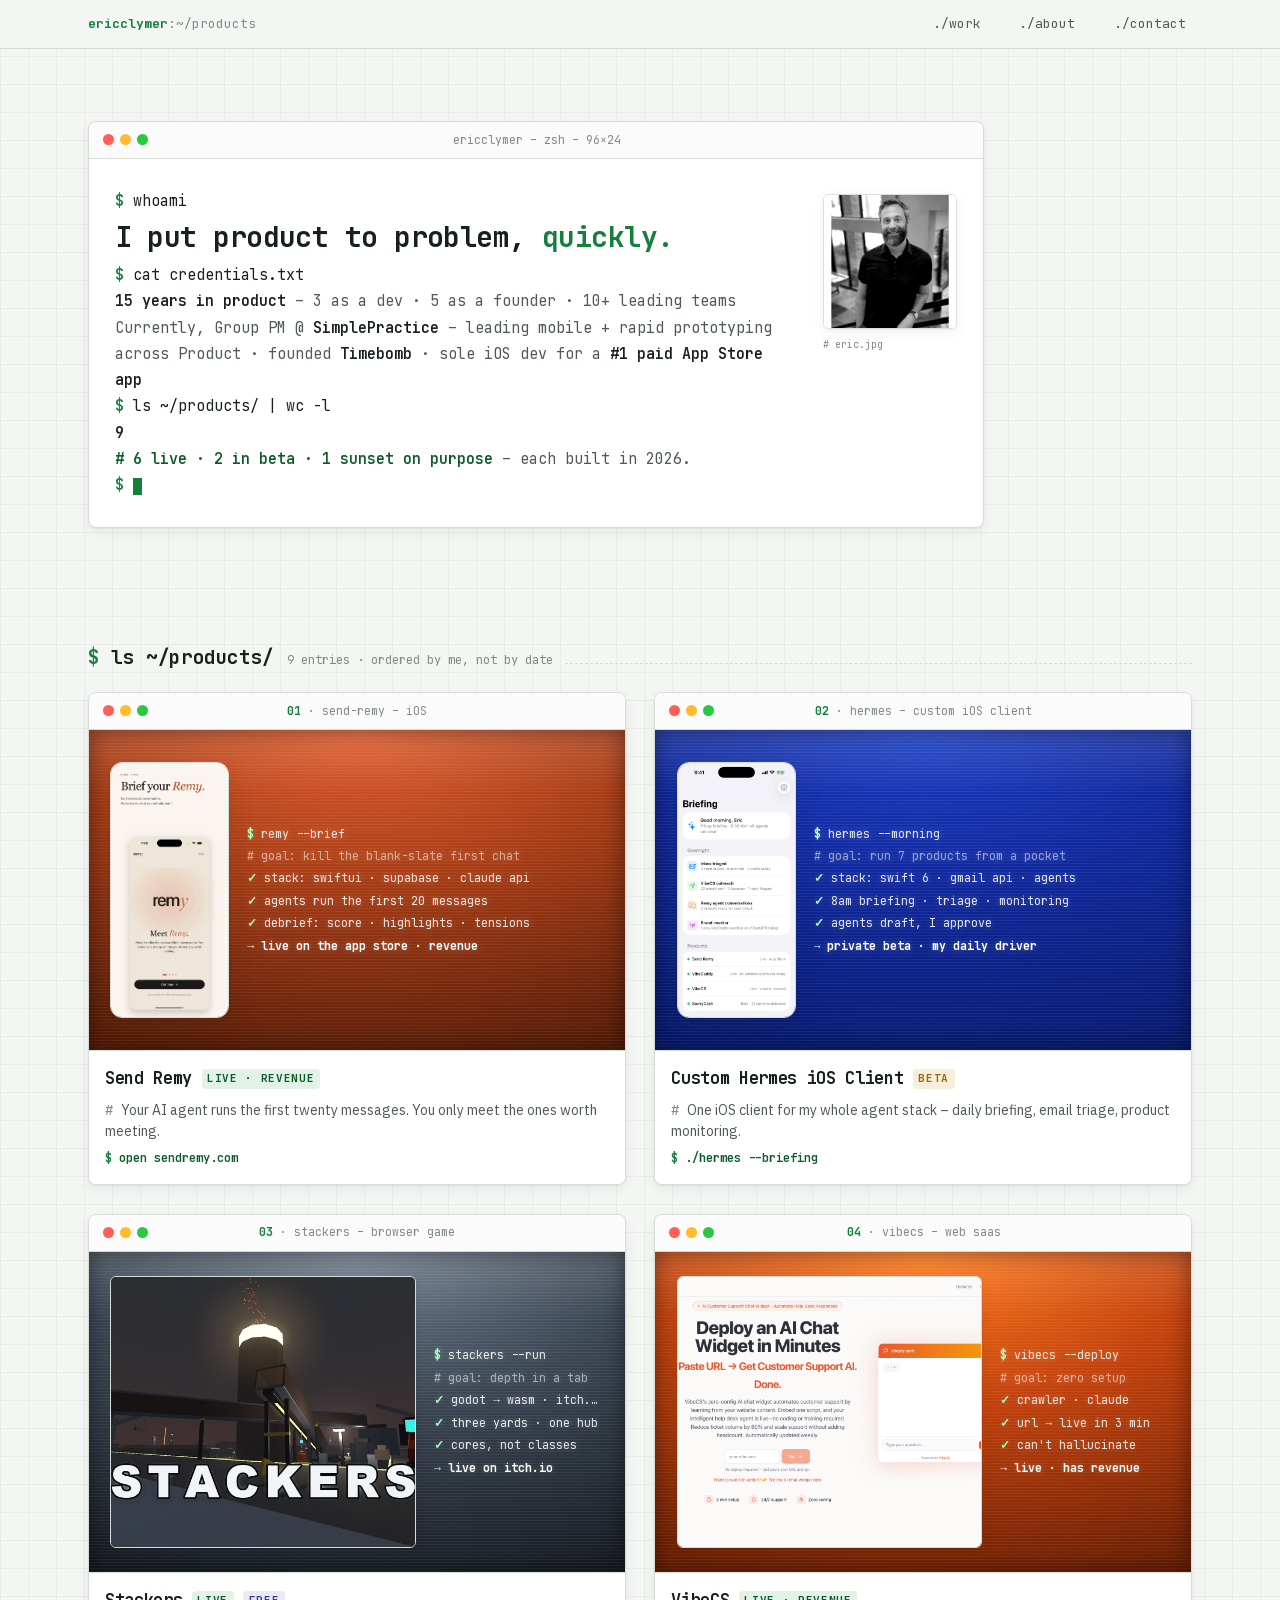
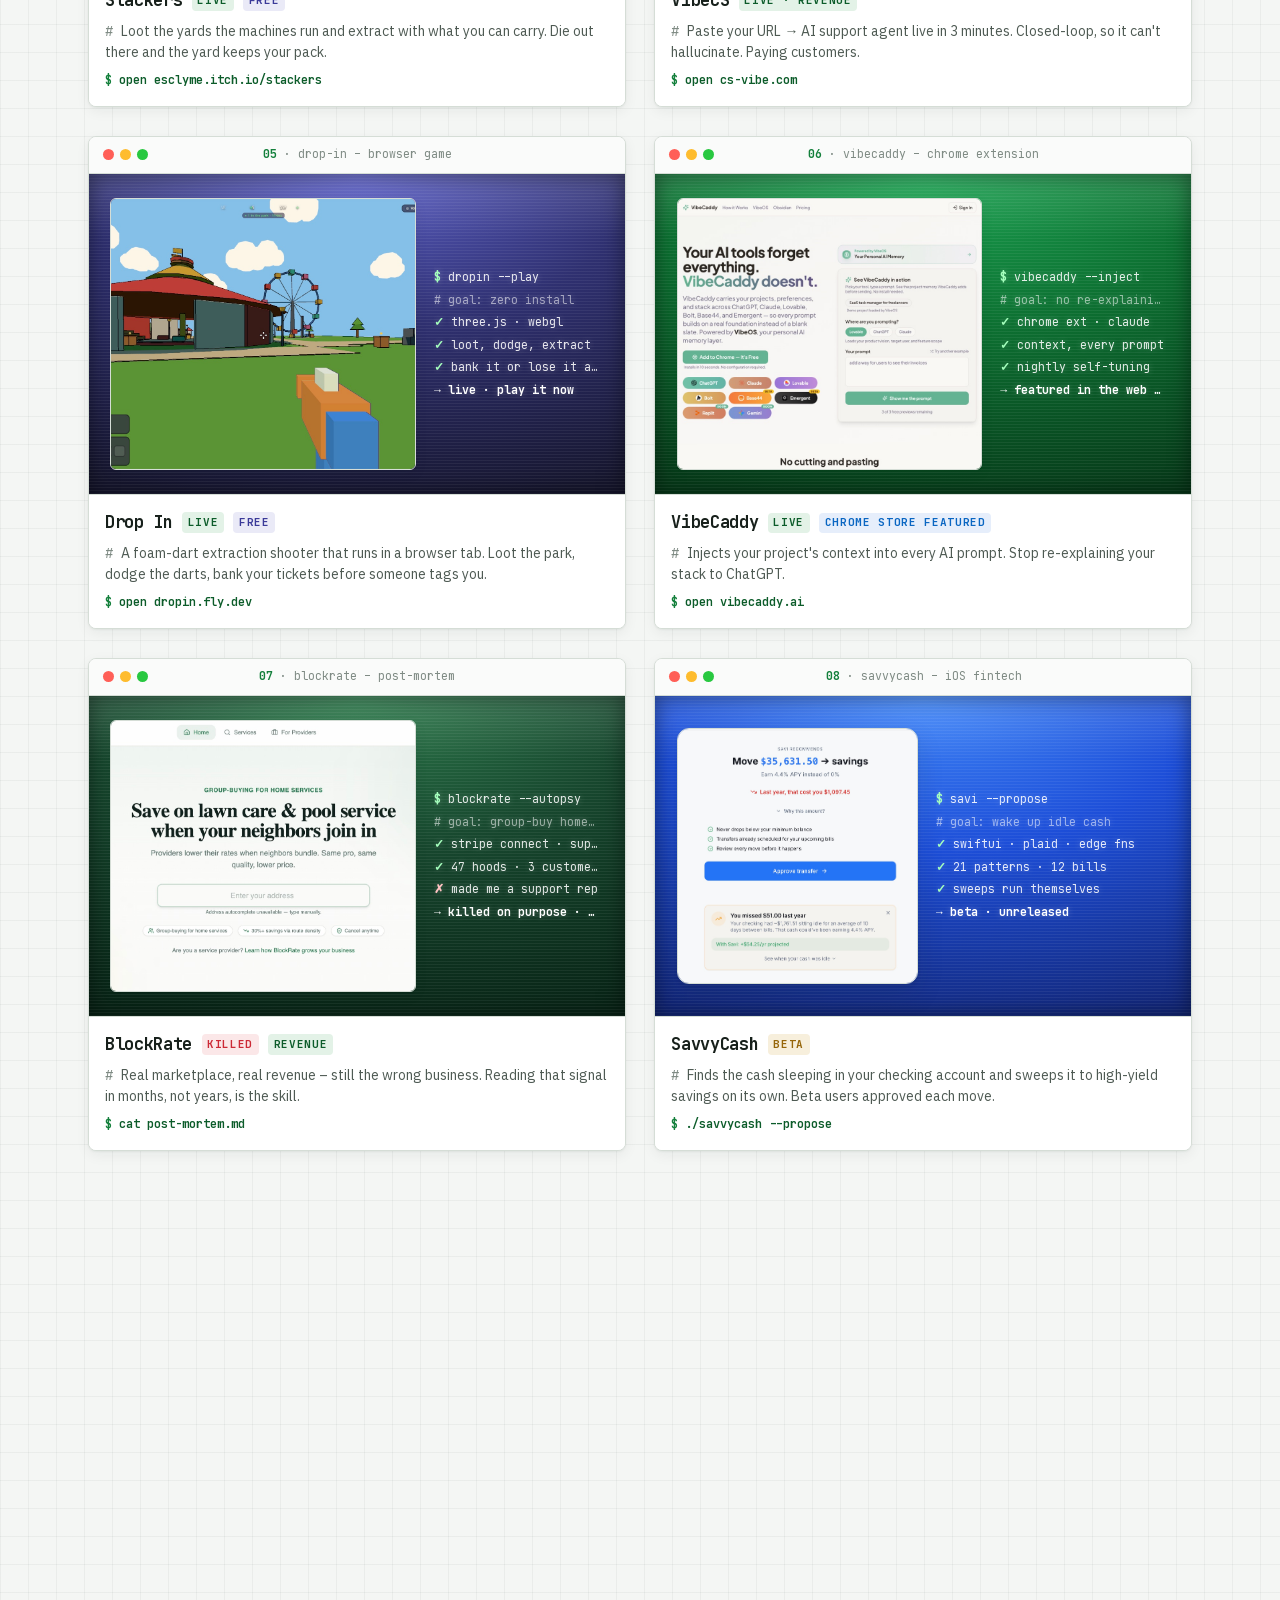
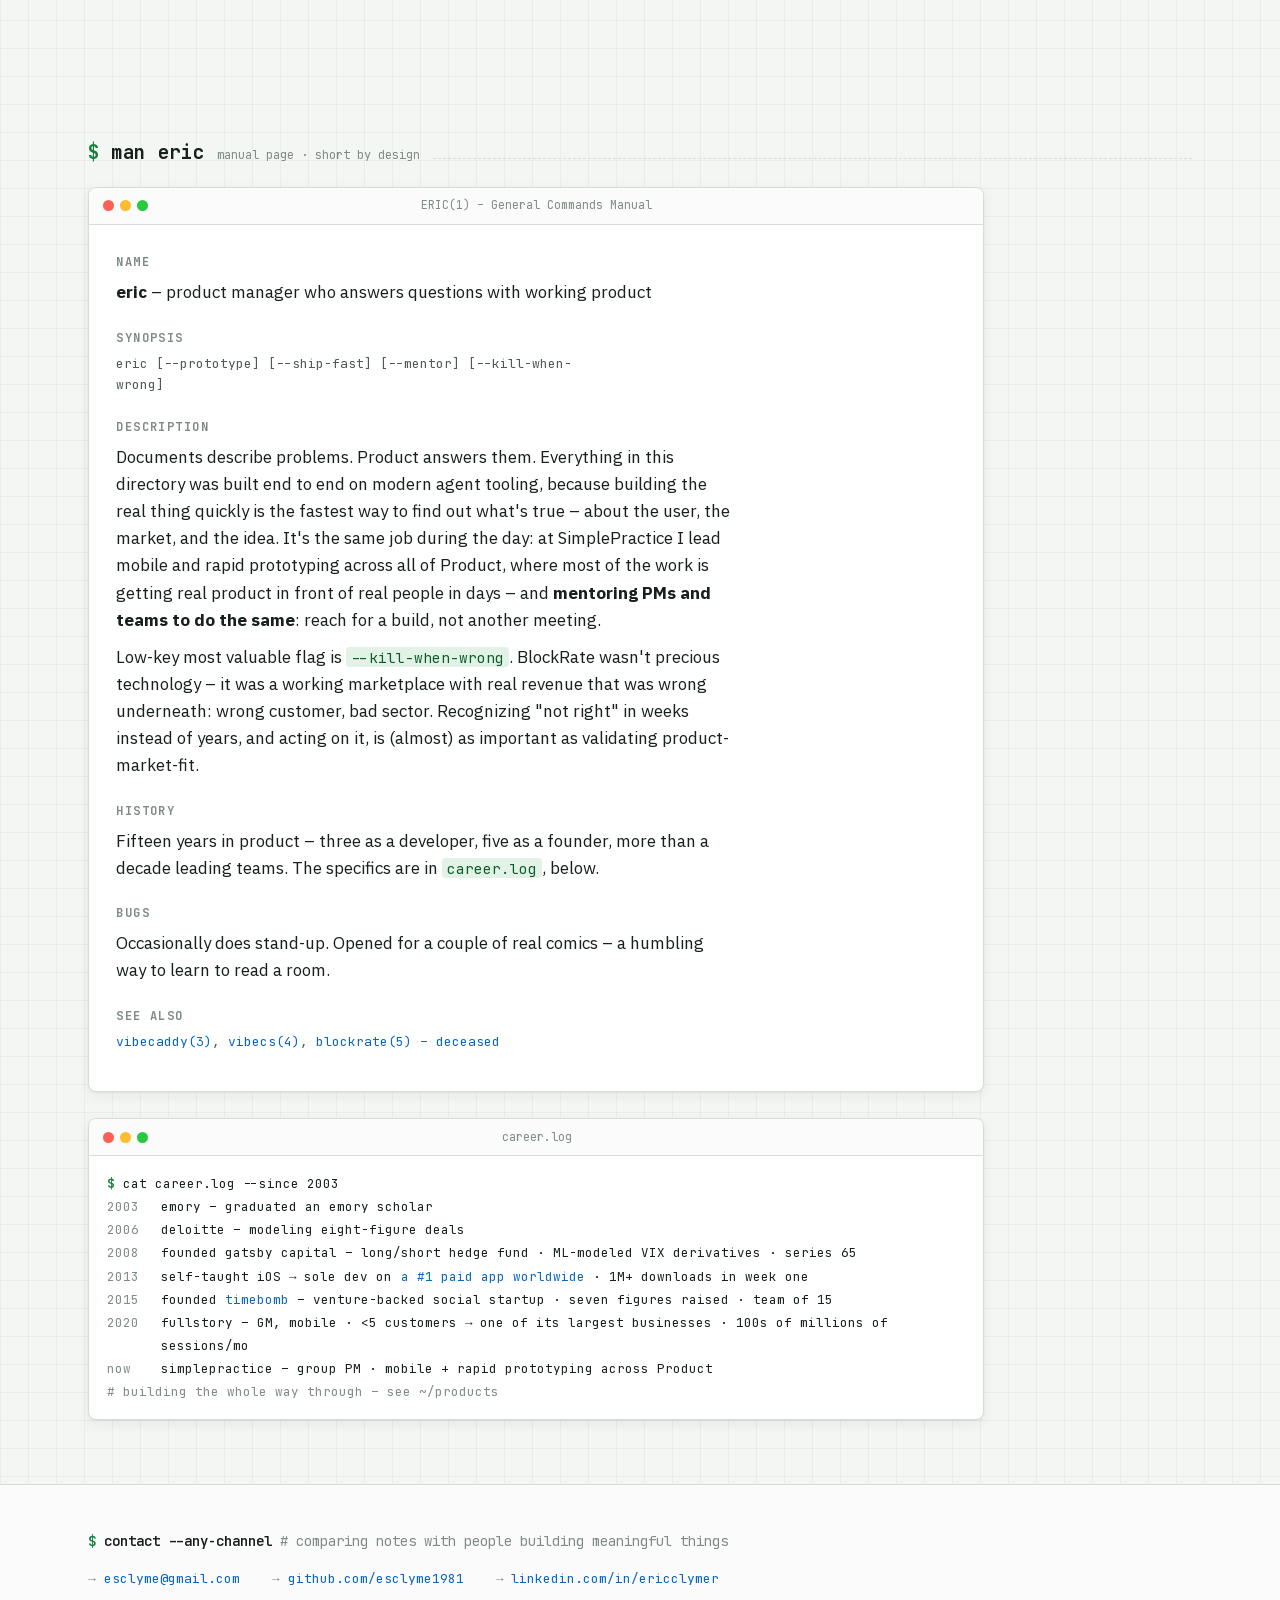
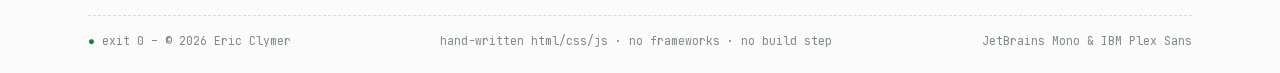
==== index.html @ 81cfc916 "Reorder: Stackers 03, VibeCS 04, Drop In 05, VibeCaddy 06; FREE tags on both games Co-Authored-By: C" ====
<!DOCTYPE html>
<html lang="en">
<head>
  <meta charset="UTF-8">
  <meta name="viewport" content="width=device-width, initial-scale=1.0">
  <title>Eric Clymer – PM Who Ships</title>
  <meta name="description" content="Nine real products, shipped fast: iOS apps, two browser games, Chrome extensions, SaaS. Four with revenue. One sunset on purpose.">
  <meta property="og:title" content="Eric Clymer – PM Who Ships">
  <meta property="og:description" content="Nine real products, shipped fast. Four with revenue. One sunset on purpose.">
  <meta property="og:type" content="website">
  <meta property="og:image" content="https://esclyme1981.github.io/PortfolioSite/assets/og-image.png">
  <meta name="twitter:card" content="summary_large_image">
  <link rel="icon" type="image/svg+xml" href="favicon.svg">
  <link rel="stylesheet" href="css/style.css">
</head>
<body>

<header class="masthead">
  <div class="container masthead-inner">
    <a class="brand" href="index.html"><span class="host">ericclymer</span><span class="path">:~/products</span></a>
    <nav>
      <a href="#work">./work</a>
      <a href="#about">./about</a>
      <a href="#contact">./contact</a>
    </nav>
  </div>
</header>

<main>
  <!-- ================= Hero ================= -->
  <section class="hero container">
    <div class="win">
      <div class="win-bar"><span class="dots"><i></i><i></i><i></i></span><span class="title">ericclymer – zsh – 96×24</span><span class="spacer"></span></div>
      <div class="term term-flex">
        <div class="term-text">
          <span class="ln prompt"><span class="typed t1">whoami</span></span>
          <span class="ln big fade f1">I put product to problem, <em>quickly.</em></span>
          <span class="ln prompt"><span class="typed t2">cat credentials.txt</span></span>
          <span class="ln out fade f2"><strong>15 years in product</strong> – 3 as a dev · 5 as a founder · 10+ leading teams</span>
          <span class="ln out fade f2">Currently, Group PM @ <strong>SimplePractice</strong> – leading mobile + rapid prototyping across Product · founded <strong>Timebomb</strong> · sole iOS dev for a <strong>#1 paid App&nbsp;Store app</strong></span>
          <span class="ln prompt"><span class="typed t3">ls ~/products/ | wc -l</span></span>
          <span class="ln out fade f3"><strong>9</strong></span>
          <span class="ln out fade f4"><em># 6 live · 2 in beta · 1 sunset on purpose</em> – each built in 2026.</span>
          <span class="ln prompt fade f4"><span class="cursor"></span></span>
        </div>
        <figure class="headshot fade f1">
          <img src="assets/eric.jpg" alt="Eric Clymer">
          <figcaption>eric.jpg</figcaption>
        </figure>
      </div>
    </div>
  </section>

  <!-- ================= Projects ================= -->
  <section id="work" class="container">
    <div class="sec-head">
      <h2>ls ~/products/</h2>
      <span class="note">9 entries · ordered by me, not by date</span>
    </div>

    <div class="proj-grid">

      <!-- 01 send-remy -->
      <a class="proj win reveal" href="projects/send-remy.html">
        <span class="win-bar"><span class="dots"><i></i><i></i><i></i></span><span class="title"><span class="idx">01</span> · send-remy – iOS</span><span class="spacer"></span></span>
        <span class="collage phone-primary crt-rust">
          <img class="shot-phone" src="assets/screenshots/remy-app-01.jpg" alt="Send Remy app – brief your Remy" loading="lazy">
          <span class="pane">
            <span class="ln prompt">remy --brief</span>
            <span class="ln cmt"># goal: kill the blank-slate first chat</span>
            <span class="ln ok">stack: swiftui · supabase · claude api</span>
            <span class="ln ok">agents run the first 20 messages</span>
            <span class="ln ok">debrief: score · highlights · tensions</span>
            <span class="ln hl">→ live on the app store · revenue</span>
          </span>
        </span>
        <span class="proj-meta">
          <span class="name-row"><h3>Send Remy</h3><span class="tag tag-live">LIVE · REVENUE</span></span>
          <p class="hook">Your AI agent runs the first twenty messages. You only meet the ones worth meeting.</p>
          <span class="open">open sendremy.com</span>
        </span>
      </a>

      <!-- 02 hermes -->
      <a class="proj win reveal" href="projects/hermes.html">
        <span class="win-bar"><span class="dots"><i></i><i></i><i></i></span><span class="title"><span class="idx">02</span> · hermes – custom iOS client</span><span class="spacer"></span></span>
        <span class="collage phone-primary">
          <img class="shot-phone" src="assets/screenshots/hermes-briefing.jpg" alt="Hermes – daily briefing" loading="lazy">
          <span class="pane">
            <span class="ln prompt">hermes --morning</span>
            <span class="ln cmt"># goal: run 7 products from a pocket</span>
            <span class="ln ok">stack: swift 6 · gmail api · agents</span>
            <span class="ln ok">8am briefing · triage · monitoring</span>
            <span class="ln ok">agents draft, I approve</span>
            <span class="ln hl">→ private beta · my daily driver</span>
          </span>
        </span>
        <span class="proj-meta">
          <span class="name-row"><h3>Custom Hermes iOS Client</h3><span class="tag tag-beta">BETA</span></span>
          <p class="hook">One iOS client for my whole agent stack – daily briefing, email triage, product monitoring.</p>
          <span class="open">./hermes --briefing</span>
        </span>
      </a>

      <!-- 03 stackers -->
      <a class="proj win reveal" href="projects/stackers.html">
        <span class="win-bar"><span class="dots"><i></i><i></i><i></i></span><span class="title"><span class="idx">03</span> · stackers – browser game</span><span class="spacer"></span></span>
        <span class="collage crt-steel">
          <img class="shot-site" src="assets/screenshots/stackers-cover.jpg" alt="Stackers – cover art, the smelter stack at night" loading="lazy">
          <span class="pane">
            <span class="ln prompt">stackers --run</span>
            <span class="ln cmt"># goal: depth in a tab</span>
            <span class="ln ok">godot → wasm · itch.io</span>
            <span class="ln ok">three yards · one hub</span>
            <span class="ln ok">cores, not classes</span>
            <span class="ln hl">→ live on itch.io</span>
          </span>
        </span>
        <span class="proj-meta">
          <span class="name-row"><h3>Stackers</h3><span class="tag tag-live">LIVE</span><span class="tag tag-free">FREE</span></span>
          <p class="hook">Loot the yards the machines run and extract with what you can carry. Die out there and the yard keeps your pack.</p>
          <span class="open">open esclyme.itch.io/stackers</span>
        </span>
      </a>

      <!-- 04 vibecs -->
      <a class="proj win reveal" href="projects/vibecs.html">
        <span class="win-bar"><span class="dots"><i></i><i></i><i></i></span><span class="title"><span class="idx">04</span> · vibecs – web saas</span><span class="spacer"></span></span>
        <span class="collage crt-orange">
          <img class="shot-site" src="assets/screenshots/vibecs-desktop.png" alt="VibeCS landing page – above the fold" loading="lazy">
          <span class="pane">
            <span class="ln prompt">vibecs --deploy</span>
            <span class="ln cmt"># goal: zero setup</span>
            <span class="ln ok">crawler · claude</span>
            <span class="ln ok">url → live in 3 min</span>
            <span class="ln ok">can't hallucinate</span>
            <span class="ln hl">→ live · has revenue</span>
          </span>
        </span>
        <span class="proj-meta">
          <span class="name-row"><h3>VibeCS</h3><span class="tag tag-live">LIVE · REVENUE</span></span>
          <p class="hook">Paste your URL → AI support agent live in 3 minutes. Closed-loop, so it can't hallucinate. Paying customers.</p>
          <span class="open">open cs-vibe.com</span>
        </span>
      </a>

      <!-- 05 drop-in -->
      <a class="proj win reveal" href="projects/dropin.html">
        <span class="win-bar"><span class="dots"><i></i><i></i><i></i></span><span class="title"><span class="idx">05</span> · drop-in – browser game</span><span class="spacer"></span></span>
        <span class="collage crt-indigo">
          <img class="shot-site" src="assets/screenshots/dropin-web.jpg" alt="Drop In gameplay – the park with a ferris wheel and open extraction gates" loading="lazy">
          <span class="pane">
            <span class="ln prompt">dropin --play</span>
            <span class="ln cmt"># goal: zero install</span>
            <span class="ln ok">three.js · webgl</span>
            <span class="ln ok">loot, dodge, extract</span>
            <span class="ln ok">bank it or lose it all</span>
            <span class="ln hl">→ live · play it now</span>
          </span>
        </span>
        <span class="proj-meta">
          <span class="name-row"><h3>Drop In</h3><span class="tag tag-live">LIVE</span><span class="tag tag-free">FREE</span></span>
          <p class="hook">A foam-dart extraction shooter that runs in a browser tab. Loot the park, dodge the darts, bank your tickets before someone tags you.</p>
          <span class="open">open dropin.fly.dev</span>
        </span>
      </a>

      <!-- 06 vibecaddy -->
      <a class="proj win reveal" href="projects/vibecaddy.html">
        <span class="win-bar"><span class="dots"><i></i><i></i><i></i></span><span class="title"><span class="idx">06</span> · vibecaddy – chrome extension</span><span class="spacer"></span></span>
        <span class="collage crt-green">
          <img class="shot-site" src="assets/screenshots/vibecaddy-desktop.jpg" alt="VibeCaddy landing page – above the fold" loading="lazy">
          <span class="pane">
            <span class="ln prompt">vibecaddy --inject</span>
            <span class="ln cmt"># goal: no re-explaining</span>
            <span class="ln ok">chrome ext · claude</span>
            <span class="ln ok">context, every prompt</span>
            <span class="ln ok">nightly self-tuning</span>
            <span class="ln hl">→ featured in the web store</span>
          </span>
        </span>
        <span class="proj-meta">
          <span class="name-row"><h3>VibeCaddy</h3><span class="tag tag-live">LIVE</span><span class="tag tag-featured">CHROME STORE FEATURED</span></span>
          <p class="hook">Injects your project's context into every AI prompt. Stop re-explaining your stack to ChatGPT.</p>
          <span class="open">open vibecaddy.ai</span>
        </span>
      </a>

      <!-- 07 blockrate -->
      <a class="proj win reveal" href="projects/blockrate.html">
        <span class="win-bar"><span class="dots"><i></i><i></i><i></i></span><span class="title"><span class="idx">07</span> · blockrate – post-mortem</span><span class="spacer"></span></span>
        <span class="collage crt-pine">
          <img class="shot-site" src="assets/screenshots/blockrate-web.jpg" alt="BlockRate landing page – group-buying for home services" loading="lazy">
          <span class="pane">
            <span class="ln prompt">blockrate --autopsy</span>
            <span class="ln cmt"># goal: group-buy home services</span>
            <span class="ln ok">stripe connect · supabase</span>
            <span class="ln ok">47 hoods · 3 customers</span>
            <span class="ln err">made me a support rep</span>
            <span class="ln hl">→ killed on purpose · 137</span>
          </span>
        </span>
        <span class="proj-meta">
          <span class="name-row"><h3>BlockRate</h3><span class="tag tag-killed">KILLED</span><span class="tag tag-live">REVENUE</span></span>
          <p class="hook">Real marketplace, real revenue – still the wrong business. Reading that signal in months, not years, is the skill.</p>
          <span class="open">cat post-mortem.md</span>
        </span>
      </a>

      <!-- 08 savvycash -->
      <a class="proj win reveal" href="projects/savvycash.html">
        <span class="win-bar"><span class="dots"><i></i><i></i><i></i></span><span class="title"><span class="idx">08</span> · savvycash – iOS fintech</span><span class="spacer"></span></span>
        <span class="collage phone-primary crt-azure">
          <img class="shot-phone" src="assets/screenshots/savvycash-web.jpg" alt="SavvyCash – Savi recommends a sweep to savings" loading="lazy">
          <span class="pane">
            <span class="ln prompt">savi --propose</span>
            <span class="ln cmt"># goal: wake up idle cash</span>
            <span class="ln ok">swiftui · plaid · edge fns</span>
            <span class="ln ok">21 patterns · 12 bills</span>
            <span class="ln ok">sweeps run themselves</span>
            <span class="ln hl">→ beta · unreleased</span>
          </span>
        </span>
        <span class="proj-meta">
          <span class="name-row"><h3>SavvyCash</h3><span class="tag tag-beta">BETA</span></span>
          <p class="hook">Finds the cash sleeping in your checking account and sweeps it to high-yield savings on its own. Beta users approved each move.</p>
          <span class="open">./savvycash --propose</span>
        </span>
      </a>

      <!-- 09 norwalk -->
      <a class="proj win reveal" href="projects/norwalk-rental.html">
        <span class="win-bar"><span class="dots"><i></i><i></i><i></i></span><span class="title"><span class="idx">09</span> · norwalk-lane – direct booking</span><span class="spacer"></span></span>
        <span class="collage crt-amber">
          <img class="shot-site" src="assets/screenshots/norwalklane-tall.jpg" alt="Norwalk Lane booking site – full site" loading="lazy">
          <span class="pane">
            <span class="ln prompt">norwalk --book-direct</span>
            <span class="ln cmt"># goal: own the guest relationship</span>
            <span class="ln ok">stack: static site · pro photography</span>
            <span class="ln ok">no platform fee, no middleman</span>
            <span class="ln ok">returning guests email me</span>
            <span class="ln hl">→ live · taking bookings</span>
          </span>
        </span>
        <span class="proj-meta">
          <span class="name-row"><h3>Norwalk Lane</h3><span class="tag tag-live">LIVE · REVENUE</span></span>
          <p class="hook">Direct-booking site for one premium rental. The platform middleman is a fee, not a feature.</p>
          <span class="open">open norwalklane.com</span>
        </span>
      </a>

    </div>

    <!-- ================= About ================= -->
    <div class="sec-head" id="about">
      <h2>man eric</h2>
      <span class="note">manual page · short by design</span>
    </div>
    <div class="win reveal" style="max-width: 56rem;">
      <div class="win-bar"><span class="dots"><i></i><i></i><i></i></span><span class="title">ERIC(1) – General Commands Manual</span><span class="spacer"></span></div>
      <div class="man">
        <h3>NAME</h3>
        <p><strong>eric</strong> – product manager who answers questions with working product</p>
        <h3>SYNOPSIS</h3>
        <p class="refs">eric [--prototype] [--ship-fast] [--mentor] [--kill-when-wrong]</p>
        <h3>DESCRIPTION</h3>
        <p>Documents describe problems. Product answers them. Everything in this directory was built end to end on modern agent tooling, because building the real thing quickly is the fastest way to find out what's true – about the user, the market, and the idea. It's the same job during the day: at SimplePractice I lead mobile and rapid prototyping across all of Product, where most of the work is getting real product in front of real people in days – and <strong>mentoring PMs and teams to do the same</strong>: reach for a build, not another meeting.</p>
        <p>Low-key most valuable flag is <code>--kill-when-wrong</code>. BlockRate wasn't precious technology – it was a working marketplace with real revenue that was wrong underneath: wrong customer, bad sector. Recognizing "not right" in weeks instead of years, and acting on it, is (almost) as important as validating product-market-fit.</p>
        <h3>HISTORY</h3>
        <p>Fifteen years in product – three as a developer, five as a founder, more than a decade leading teams. The specifics are in <code>career.log</code>, below.</p>
        <h3>BUGS</h3>
        <p>Occasionally does stand-up. Opened for a couple of real comics – a humbling way to learn to read a room.</p>
        <h3>SEE ALSO</h3>
        <p class="refs"><a href="projects/vibecaddy.html">vibecaddy(3)</a>, <a href="projects/vibecs.html">vibecs(4)</a>, <a href="projects/blockrate.html">blockrate(5) – deceased</a></p>
      </div>
    </div>

    <div class="win reveal" style="max-width: 56rem; margin-top: clamp(1rem, 2.6vw, 1.6rem);">
      <div class="win-bar"><span class="dots"><i></i><i></i><i></i></span><span class="title">career.log</span><span class="spacer"></span></div>
      <div class="log wraps">
        <span class="ln prompt">cat career.log --since 2003</span>
        <span class="ln"><span class="yr">2003</span>emory – graduated an emory scholar</span>
        <span class="ln"><span class="yr">2006</span>deloitte – modeling eight-figure deals</span>
        <span class="ln"><span class="yr">2008</span>founded gatsby capital – long/short hedge fund · ML-modeled VIX derivatives · series 65</span>
        <span class="ln"><span class="yr">2013</span>self-taught iOS → sole dev on <a href="https://www.nirandfar.com/the-two-words-that-created-a-1-app/" target="_blank" rel="noopener noreferrer">a #1 paid app worldwide</a> · 1M+ downloads in week one</span>
        <span class="ln"><span class="yr">2015</span>founded <a href="https://www.formds.com/issuers/timebomb-inc" target="_blank" rel="noopener noreferrer">timebomb</a> – venture-backed social startup · seven figures raised · team of 15</span>
        <span class="ln"><span class="yr">2020</span>fullstory – GM, mobile · &lt;5 customers → one of its largest businesses · 100s of millions of sessions/mo</span>
        <span class="ln"><span class="yr">now</span>simplepractice – group PM · mobile + rapid prototyping across Product</span>
        <span class="ln cmt"># building the whole way through – see ~/products</span>
      </div>
    </div>
  </section>
</main>

<!-- ================= Footer ================= -->
<footer class="footer" id="contact">
  <div class="container footer-inner">
    <p class="prompt-line">contact --any-channel <span class="cmt"># comparing notes with people building meaningful things</span></p>
    <ul>
      <li><a href="mailto:esclyme@gmail.com">esclyme@gmail.com</a></li>
      <li><a href="https://github.com/esclyme1981" target="_blank" rel="noopener noreferrer">github.com/esclyme1981</a></li>
      <li><a href="https://www.linkedin.com/in/ericclymer/" target="_blank" rel="noopener noreferrer">linkedin.com/in/ericclymer</a></li>
    </ul>
    <div class="colophon">
      <span class="exit">exit 0 – © <span data-year>2026</span> Eric Clymer</span>
      <span>hand-written html/css/js · no frameworks · no build step</span>
      <span>JetBrains Mono &amp; IBM Plex Sans</span>
    </div>
  </div>
</footer>

<script src="js/main.js"></script>
<script data-goatcounter="https://esclyme1981.goatcounter.com/count"
        async src="//gc.zgo.at/count.js"></script>
</body>
</html>
---- css/style.css ----
/* ============================================================
   Eric Clymer — Portfolio
   Light-theme terminal. A builder's workbench: white panes,
   mono type, ANSI accents, real screenshots, zero decoration
   that doesn't mean something.
   Set in JetBrains Mono & IBM Plex Sans. No frameworks.
   ============================================================ */

/* ---------- Fonts (self-hosted, variable) ---------- */
@font-face {
  font-family: 'JetBrains Mono';
  src: url('../assets/fonts/jetbrains-mono.woff2') format('woff2');
  font-weight: 100 800;
  font-style: normal;
  font-display: swap;
}
@font-face {
  font-family: 'JetBrains Mono';
  src: url('../assets/fonts/jetbrains-mono-italic.woff2') format('woff2');
  font-weight: 100 800;
  font-style: italic;
  font-display: swap;
}
@font-face {
  font-family: 'IBM Plex Sans';
  src: url('../assets/fonts/plex-sans.woff2') format('woff2');
  font-weight: 300 700;
  font-style: normal;
  font-display: swap;
}
@font-face {
  font-family: 'IBM Plex Sans';
  src: url('../assets/fonts/plex-sans-italic.woff2') format('woff2');
  font-weight: 300 700;
  font-style: italic;
  font-display: swap;
}

/* ---------- Tokens ---------- */
:root {
  --bg: #f4f6f4;
  --surface: #ffffff;
  --surface-dim: #fafbfa;
  --ink: #17201b;
  --ink-soft: #4e5a53;
  --ink-faint: #7f8b84;
  --border: #d5ddd6;
  --border-strong: #17201b;
  --grid-line: rgba(23, 32, 27, 0.045);

  --green: #14803c;      /* prompt / live / primary accent */
  --green-deep: #0c5c2a;
  --green-tint: #e3f2e7;
  --amber: #96660a;      /* beta */
  --amber-tint: #f7efdc;
  --red: #cc2936;        /* killed */
  --red-tint: #fbe7e8;
  --blue: #0a66c2;       /* building / links secondary */

  --mono: 'JetBrains Mono', ui-monospace, 'SF Mono', Menlo, monospace;
  --sans: 'IBM Plex Sans', -apple-system, 'Helvetica Neue', sans-serif;

  --w-page: 74rem;
  --gutter: clamp(1rem, 3.5vw, 2.5rem);
  --radius: 8px;
  --shadow: 0 1px 2px rgba(23,32,27,.05), 0 4px 14px rgba(23,32,27,.06);
  --shadow-lift: 0 2px 4px rgba(23,32,27,.07), 0 12px 28px rgba(23,32,27,.11);
}

/* ---------- Reset & base ---------- */
*, *::before, *::after { box-sizing: border-box; }
html { scroll-behavior: smooth; }
body {
  margin: 0;
  background:
    linear-gradient(var(--grid-line) 1px, transparent 1px),
    linear-gradient(90deg, var(--grid-line) 1px, transparent 1px),
    var(--bg);
  background-size: 28px 28px, 28px 28px, auto;
  color: var(--ink);
  font-family: var(--sans);
  font-size: 1.0625rem;
  line-height: 1.6;
  -webkit-font-smoothing: antialiased;
}
img { max-width: 100%; height: auto; display: block; }
a { color: inherit; }
::selection { background: var(--green); color: #fff; }

h1, h2, h3 { margin: 0; font-family: var(--mono); letter-spacing: -0.02em; }

.container { max-width: var(--w-page); margin-inline: auto; padding-inline: var(--gutter); }

code, .mono { font-family: var(--mono); }

/* ---------- Masthead ---------- */
.masthead {
  position: sticky;
  top: 0;
  z-index: 50;
  background: color-mix(in srgb, var(--bg) 88%, transparent);
  backdrop-filter: blur(6px);
  border-bottom: 1px solid var(--border);
}
.masthead-inner {
  display: flex;
  align-items: center;
  justify-content: space-between;
  gap: 1rem;
  padding-block: 0.7rem;
  font-family: var(--mono);
  font-size: 0.8125rem;
}
.masthead .brand {
  text-decoration: none;
  font-weight: 700;
}
.masthead .brand .host { color: var(--green); }
.masthead .brand .path { color: var(--ink-faint); font-weight: 400; }
.masthead nav { display: flex; gap: clamp(0.8rem, 2.5vw, 1.6rem); }
.masthead nav a {
  text-decoration: none;
  color: var(--ink-soft);
  padding: 0.15rem 0.4rem;
  border-radius: 4px;
  transition: background 0.15s, color 0.15s;
}
.masthead nav a:hover { background: var(--green-tint); color: var(--green-deep); }

/* ---------- Terminal window ---------- */
.win {
  background: var(--surface);
  border: 1px solid var(--border);
  border-radius: var(--radius);
  box-shadow: var(--shadow);
  overflow: hidden;
}
.win-bar {
  display: flex;
  align-items: center;
  gap: 0.55rem;
  padding: 0.55rem 0.85rem;
  border-bottom: 1px solid var(--border);
  background: var(--surface-dim);
  font-family: var(--mono);
  font-size: 0.71875rem;
  color: var(--ink-faint);
}
.win-bar .dots { display: flex; gap: 0.38rem; }
.win-bar .dots i { width: 11px; height: 11px; border-radius: 50%; }
.win-bar .dots i:nth-child(1) { background: #ff5f57; }
.win-bar .dots i:nth-child(2) { background: #febc2e; }
.win-bar .dots i:nth-child(3) { background: #28c840; }
.win-bar .title { flex: 1; text-align: center; white-space: nowrap; overflow: hidden; text-overflow: ellipsis; }
.win-bar .spacer { width: 44px; }

/* ---------- Status tags ---------- */
.tag {
  font-family: var(--mono);
  font-size: 0.6875rem;
  font-weight: 700;
  letter-spacing: 0.06em;
  padding: 0.14em 0.5em;
  border-radius: 4px;
  white-space: nowrap;
}
.tag-live     { color: var(--green-deep); background: var(--green-tint); }
.tag-beta     { color: var(--amber);      background: var(--amber-tint); }
.tag-killed   { color: var(--red);        background: var(--red-tint); }
.tag-featured { color: var(--blue);       background: #e6eefb; }
.tag-free     { color: #3b3a99;          background: #eaeaf7; }

/* ---------- Hero terminal ---------- */
.hero { padding-block: clamp(2.5rem, 6vw, 4.5rem) clamp(2rem, 4.5vw, 3.5rem); }
.hero .win { max-width: 56rem; }
.term {
  padding: clamp(1.1rem, 3vw, 1.8rem) clamp(1rem, 3vw, 1.6rem);
  font-family: var(--mono);
  font-size: clamp(0.8125rem, 1.7vw, 0.9375rem);
  line-height: 1.75;
}
.term .ln { display: block; }
.term .prompt::before { content: '$ '; color: var(--green); font-weight: 700; }
.term .out { color: var(--ink-soft); }
.term .out strong { color: var(--ink); font-weight: 600; }
.term .out em { color: var(--green-deep); font-style: normal; font-weight: 600; }
.term .big {
  font-size: clamp(1.15rem, 3.2vw, 1.75rem);
  font-weight: 700;
  color: var(--ink);
  letter-spacing: -0.02em;
  line-height: 1.35;
  padding-block: 0.25rem 0.4rem;
}
.term .big em { color: var(--green); font-style: normal; }
.cursor {
  display: inline-block;
  width: 0.62em;
  height: 1.15em;
  background: var(--green);
  vertical-align: text-bottom;
  animation: blink 1.05s steps(1) infinite;
}
@keyframes blink { 50% { opacity: 0; } }

/* hero headshot beside the whoami output */
.term-flex { display: flex; gap: clamp(1rem, 3vw, 2rem); align-items: flex-start; }
.term-flex .term-text { flex: 1; min-width: 0; }
.headshot {
  flex: 0 0 auto;
  width: clamp(6.5rem, 16%, 10.5rem);
  margin: 0.4rem 0 0;
}
.headshot img {
  width: 100%;
  border: 1px solid var(--border);
  border-radius: 6px;
  box-shadow: var(--shadow);
  filter: grayscale(1) contrast(1.04);
}
.headshot figcaption {
  margin-top: 0.45rem;
  font-family: var(--mono);
  font-size: 0.625rem;
  color: var(--ink-faint);
}
.headshot figcaption::before { content: '# '; }
@media (max-width: 560px) {
  .term-flex { gap: 0.9rem; }
  .headshot { width: 5.4rem; margin-top: 0.2rem; }
  .headshot figcaption { font-size: 0.5625rem; }
}

/* typed reveal (hero) */
@media (prefers-reduced-motion: no-preference) {
  .typed {
    display: inline-block;
    overflow: hidden;
    white-space: nowrap;
    vertical-align: bottom;
    width: 0;
    max-width: fit-content;
    animation-fill-mode: forwards;
    animation-timing-function: steps(28, end);
    animation-name: typing;
  }
  @keyframes typing { to { width: 100%; } }
  .t1 { animation-duration: 0.55s; animation-delay: 0.3s; }
  .t2 { animation-duration: 0.85s; animation-delay: 2.2s; }
  .t3 { animation-duration: 0.9s;  animation-delay: 4.4s; }
  .fade { opacity: 0; animation: appear 0.3s ease forwards; }
  .f1 { animation-delay: 1.0s; }
  .f2 { animation-delay: 3.2s; }
  .f3 { animation-delay: 5.5s; }
  .f4 { animation-delay: 5.9s; }
  @keyframes appear { to { opacity: 1; } }
}

/* ---------- Section headers ---------- */
.sec-head {
  display: flex;
  align-items: baseline;
  gap: 0.8rem;
  margin: clamp(2.2rem, 5vw, 3.6rem) 0 1.2rem;
  font-family: var(--mono);
}
.sec-head h2 { font-size: clamp(1rem, 2vw, 1.2rem); font-weight: 700; }
.sec-head h2::before { content: '$ '; color: var(--green); }
.sec-head .note { color: var(--ink-faint); font-size: 0.75rem; }
.sec-head::after { content: ''; flex: 1; border-top: 1px dashed var(--border); }

/* ---------- Project grid ---------- */
.proj-grid {
  display: grid;
  grid-template-columns: 1fr 1fr;
  gap: clamp(1rem, 2.6vw, 1.8rem);
  margin-bottom: clamp(2.5rem, 6vw, 4rem);
}
.proj {
  text-decoration: none;
  display: flex;
  flex-direction: column;
  transition: transform 0.22s ease, box-shadow 0.22s ease;
}
.proj:hover { transform: translateY(-3px); box-shadow: var(--shadow-lift); }
.proj .win-bar .title .idx { color: var(--green); font-weight: 700; }

/* collage area — one primary visual + a DOS pane, side by side.
   Background is a retro CRT tinted per project: phosphor glow,
   scanlines, corner vignette, and a bezel inset. */
.collage {
  --crt-hi: #1a3ec4;   /* phosphor bloom (top) */
  --crt-mid: #10289c;  /* tube body */
  --crt-lo: #081a70;   /* corners / depth */
  position: relative;
  aspect-ratio: 16 / 9.6;
  background:
    repeating-linear-gradient(0deg, rgba(255,255,255,0.06) 0 1px, transparent 1px 3px),
    radial-gradient(115% 105% at 50% 0%, var(--crt-hi) 0%, var(--crt-mid) 46%, var(--crt-lo) 100%);
  overflow: hidden;
  border-bottom: 1px solid var(--border);
  display: flex;
  align-items: center;
  justify-content: center;
  gap: clamp(0.8rem, 3%, 1.4rem);
  padding: 4.5% 4%;
}
/* CRT glass: top glow */
.collage::before {
  content: '';
  position: absolute;
  inset: 0 0 auto 0;
  height: 20%;
  background: linear-gradient(rgba(255,255,255,0.12), transparent);
  pointer-events: none;
}
/* CRT tube: corner vignette + bezel inset shadow */
.collage::after {
  content: '';
  position: absolute;
  inset: 0;
  background: radial-gradient(140% 125% at 50% 45%, transparent 58%, rgba(0,0,0,0.38) 100%);
  box-shadow: inset 0 0 22px rgba(0,0,0,0.45);
  pointer-events: none;
}
.collage > * { position: relative; z-index: 1; }

/* per-project phosphor tints */
.crt-rust   { --crt-hi: #e05c2b; --crt-mid: #a63c15; --crt-lo: #571c07; }  /* send remy */
.crt-green  { --crt-hi: #1ba452; --crt-mid: #0d7132; --crt-lo: #063a19; }  /* vibecaddy */
.crt-orange { --crt-hi: #ff7a1a; --crt-mid: #c2410c; --crt-lo: #6b1f03; }  /* vibecs */
.crt-pine   { --crt-hi: #2c7a4b; --crt-mid: #17472e; --crt-lo: #082416; }  /* blockrate */
.crt-azure  { --crt-hi: #3f86f8; --crt-mid: #1d4ed8; --crt-lo: #12277a; }  /* savvycash */
.crt-amber  { --crt-hi: #c98434; --crt-mid: #8a5215; --crt-lo: #452806; }  /* norwalk */
.crt-indigo { --crt-hi: #5b5fc7; --crt-mid: #2f3070; --crt-lo: #16162e; }  /* drop in */
.crt-steel  { --crt-hi: #6f7d8c; --crt-mid: #3b4653; --crt-lo: #171c22; }  /* stackers */
/* the zoomed-out full page — whole capture visible, scaled by height.
   max-width + cover keeps landscape shots from starving their neighbor. */
.collage .shot-site {
  height: 100%;
  width: auto;
  max-width: 62%;
  object-fit: cover;
  object-position: top center;
  border: 1px solid var(--border);
  border-radius: 6px;
  box-shadow: var(--shadow);
}
.collage .shot-phone {
  height: 80%;
  width: auto;
  border: 1px solid var(--border);
  border-radius: 12px;
  box-shadow: var(--shadow-lift);
  transform: rotate(1.6deg);
  transition: transform 0.25s ease;
}
.proj:hover .collage .shot-phone { transform: rotate(0deg) translateY(-3px); }
.collage .shot-phone.second { transform: rotate(-1.8deg); }
.proj:hover .collage .shot-phone.second { transform: rotate(0deg) translateY(-3px); }
/* single primary phone beside a pane — straight, dominant */
.collage.phone-primary .shot-phone {
  height: 94%;
  transform: none;
}
.proj:hover .collage.phone-primary .shot-phone { transform: translateY(-3px); }

/* terminal-pane — DOS screen text straight on the tube.
   Neutral phosphor palette; readable on every tint. */
.collage .pane {
  flex: 1;
  align-self: center;
  min-width: 0;
  padding: 0.4rem 0.2rem;
  font-family: var(--mono);
  font-size: clamp(0.60rem, 1.35vw, 0.72rem);
  line-height: 1.95;
  color: rgba(255, 255, 255, 0.88);
  text-shadow: 0 0 7px rgba(255, 255, 255, 0.28);
}
.pane .ln {
  display: block;
  white-space: nowrap;
  overflow: hidden;
  text-overflow: ellipsis;
}
/* terminal motion: on hover (desktop) or .play (scroll-into-view on touch) —
   the command retypes, output cascades in, cursor blinks */
@media (prefers-reduced-motion: no-preference) {
  .proj:hover .pane .prompt,
  .proj.play .pane .prompt {
    animation: retype 0.7s steps(22, end);
  }
  .proj:hover .pane .ok,
  .proj:hover .pane .err,
  .proj:hover .pane .cmt,
  .proj:hover .pane .hl,
  .proj.play .pane .ok,
  .proj.play .pane .err,
  .proj.play .pane .cmt,
  .proj.play .pane .hl {
    animation: crt-in 0.18s ease backwards;
  }
  .proj:hover .pane .ln:nth-child(2), .proj.play .pane .ln:nth-child(2) { animation-delay: 0.45s; }
  .proj:hover .pane .ln:nth-child(3), .proj.play .pane .ln:nth-child(3) { animation-delay: 0.55s; }
  .proj:hover .pane .ln:nth-child(4), .proj.play .pane .ln:nth-child(4) { animation-delay: 0.65s; }
  .proj:hover .pane .ln:nth-child(5), .proj.play .pane .ln:nth-child(5) { animation-delay: 0.75s; }
  .proj:hover .pane .ln:nth-child(6), .proj.play .pane .ln:nth-child(6) { animation-delay: 0.85s; }
  .pane .ln:last-child::after {
    content: '▮';
    margin-left: 0.3em;
    color: #fff;
    opacity: 0;
  }
  .proj:hover .pane .ln:last-child::after,
  .proj.play .pane .ln:last-child::after {
    opacity: 1;
    animation: blink 1.05s steps(1) 0.95s infinite;
  }
  .proj.play .proj-meta .open { text-decoration: underline; }
  @keyframes retype {
    from { clip-path: inset(0 100% 0 0); }
    to   { clip-path: inset(0 0 0 0); }
  }
  @keyframes crt-in {
    from { opacity: 0; transform: translateX(-4px); }
    to   { opacity: 1; transform: none; }
  }
}

.pane .ok::before   { content: '✓ '; color: #a5ffbd; font-weight: 700; }
.pane .err::before  { content: '✗ '; color: #ffc2c2; font-weight: 700; }
.pane .add          { color: #b8ffca; }
.pane .del          { color: #ffc9c9; }
.pane .cmt          { color: rgba(255, 255, 255, 0.55); }
.pane .hl           { color: #ffffff; font-weight: 700; }
.pane .prompt::before { content: '$ '; color: #a5ffbd; font-weight: 700; }

/* project meta */
.proj-meta { padding: 0.9rem 1rem 1rem; display: grid; gap: 0.45rem; background: var(--surface); }
.proj-meta .name-row { display: flex; align-items: center; gap: 0.6rem; flex-wrap: wrap; }
.proj-meta h3 { font-size: 1.05rem; font-weight: 700; }
.proj-meta .hook {
  margin: 0;
  font-size: 0.875rem;
  color: var(--ink-soft);
  line-height: 1.5;
}
.proj-meta .hook::before { content: '# '; font-family: var(--mono); color: var(--ink-faint); }
.proj-meta .flags {
  font-family: var(--mono);
  font-size: 0.71875rem;
  color: var(--blue);
  overflow: hidden;
  text-overflow: ellipsis;
  white-space: nowrap;
}
.proj-meta .open {
  font-family: var(--mono);
  font-size: 0.75rem;
  color: var(--green-deep);
  font-weight: 600;
}
.proj-meta .open::before { content: '$ '; color: var(--green); }
.proj:hover .proj-meta .open { text-decoration: underline; }

/* ---------- Man page (about) ---------- */
.man { padding: clamp(1.2rem, 3vw, 1.8rem) clamp(1rem, 3vw, 1.7rem); }
.man h3 {
  font-size: 0.75rem;
  font-weight: 700;
  letter-spacing: 0.12em;
  color: var(--ink-faint);
  margin: 1.4rem 0 0.4rem;
}
.man h3:first-child { margin-top: 0; }
.man p { margin: 0 0 0.6rem; max-width: 62ch; }
.man p code { background: var(--green-tint); color: var(--green-deep); padding: 0.05em 0.35em; border-radius: 4px; font-size: 0.85em; }
.man .refs { font-family: var(--mono); font-size: 0.8125rem; color: var(--ink-soft); }
.man a { color: var(--blue); text-decoration: none; }
.man a:hover { text-decoration: underline; }

/* ---------- Footer ---------- */
.footer { border-top: 1px solid var(--border); margin-top: clamp(2.5rem, 6vw, 4rem); background: var(--surface-dim); }
.footer-inner {
  padding-block: clamp(1.8rem, 4vw, 2.8rem) 1.4rem;
  font-family: var(--mono);
  font-size: 0.875rem;
}
.footer .prompt-line { margin: 0 0 0.9rem; font-weight: 600; }
.footer .prompt-line::before { content: '$ '; color: var(--green); font-weight: 700; }
.footer .prompt-line .cmt { color: var(--ink-faint); font-weight: 400; }
.footer ul { list-style: none; margin: 0 0 1.6rem; padding: 0; display: flex; flex-wrap: wrap; gap: 0.6rem 2rem; }
.footer ul a { color: var(--blue); text-decoration: none; font-size: 0.8125rem; }
.footer ul a:hover { text-decoration: underline; }
.footer ul a::before { content: '→ '; color: var(--ink-faint); }
.colophon {
  display: flex;
  flex-wrap: wrap;
  gap: 0.4rem 2rem;
  justify-content: space-between;
  padding-top: 1rem;
  border-top: 1px dashed var(--border);
  font-size: 0.71875rem;
  color: var(--ink-faint);
}
.colophon .exit::before { content: '● '; color: var(--green); }

/* ============================================================
   Case-study pages
   ============================================================ */

/* Per-project accent (body class on each case page).
   Used sparingly: header stripe, ## prefixes, links, callout. */
.theme-rust   { --accent: #a63c15; }
.theme-dos    { --accent: #10289c; }
.theme-green  { --accent: #0d7132; }
.theme-orange { --accent: #c2410c; }
.theme-pine   { --accent: #1d5a38; }
.theme-azure  { --accent: #1d4ed8; }
.theme-amber  { --accent: #8a5215; }
.theme-indigo { --accent: #3b3a99; }
.theme-steel  { --accent: #3f5163; }
.case-wrap { padding-top: clamp(1.6rem, 4vw, 2.8rem); }
.case-head-win { border-top: 3px solid var(--accent, var(--green)); }
.case-head-win .term { padding-block: 1rem 1.2rem; }
.case-head-win .h-row {
  display: flex;
  align-items: center;
  gap: 0.8rem;
  flex-wrap: wrap;
  padding-block: 0.2rem 0.5rem;
}
.case-head-win h1 { font-size: clamp(1.5rem, 4vw, 2.3rem); font-weight: 800; letter-spacing: -0.03em; }
.case-head-win .one-liner {
  margin: 0.2rem 0 0;
  font-family: var(--sans);
  font-size: clamp(0.975rem, 1.9vw, 1.125rem);
  color: var(--ink-soft);
  max-width: 58ch;
}
.case-head-win .links { display: flex; flex-wrap: wrap; gap: 0.4rem 1.6rem; margin-top: 0.9rem; }
.case-head-win .links a {
  font-family: var(--mono);
  font-size: 0.8125rem;
  color: var(--accent, var(--green-deep));
  font-weight: 600;
  text-decoration: none;
}
.case-head-win .links a::before { content: '$ open '; color: var(--green); font-weight: 400; }
.case-head-win .links a:hover { text-decoration: underline; }
.crumbs {
  font-family: var(--mono);
  font-size: 0.75rem;
  color: var(--ink-faint);
  margin-bottom: 0.9rem;
  display: flex;
  justify-content: space-between;
  gap: 1rem;
}
.crumbs a { color: var(--ink-soft); text-decoration: none; }
.crumbs a:hover { color: var(--green-deep); }

/* ---------- Visual layouts ---------- */
.visuals { margin: clamp(1.2rem, 3vw, 2rem) 0; display: grid; gap: clamp(1rem, 2.6vw, 1.6rem); }
.duo { grid-template-columns: 1fr; }
@media (min-width: 761px) { .duo { grid-template-columns: 2.4fr 1fr; align-items: start; } }
.trio { grid-template-columns: repeat(3, 1fr); }
.shot-win img { width: 100%; }
.win .cap {
  font-family: var(--mono);
  font-size: 0.6875rem;
  color: var(--ink-faint);
  padding: 0.5rem 0.85rem;
  border-top: 1px solid var(--border);
  background: var(--surface-dim);
}
.shot-win .cap::before { content: '# '; }
/* phone strip: horizontal row of app screenshots */
.strip {
  display: grid;
  grid-auto-flow: column;
  grid-auto-columns: minmax(9.5rem, 1fr);
  gap: clamp(0.7rem, 2vw, 1.1rem);
  overflow-x: auto;
  padding: 0.2rem 0.2rem 0.8rem;
  scroll-snap-type: x mandatory;
}
.strip img {
  width: 100%;
  border: 1px solid var(--border);
  border-radius: 14px;
  box-shadow: var(--shadow);
  scroll-snap-align: start;
}
.strip-note { font-family: var(--mono); font-size: 0.6875rem; color: var(--ink-faint); margin: 0.1rem 0 0; }
.strip-note::before { content: '# '; }

/* terminal log block (BlockRate post-mortem, SavvyCash engine) */
.log { padding: 1rem 1.1rem; font-family: var(--mono); font-size: 0.78125rem; line-height: 1.85; overflow-x: auto; }
.log .ln { white-space: pre; display: block; }
.log .cmt { color: var(--ink-faint); }
.log .ok::before { content: '✓ '; color: var(--green); font-weight: 700; }
.log .err::before { content: '✗ '; color: var(--red); font-weight: 700; }
.log .add { color: var(--green-deep); }
.log .del { color: var(--red); }
.log .hl { color: var(--ink); font-weight: 600; }
.log .prompt::before { content: '$ '; color: var(--green); font-weight: 700; }
.log .yr { display: inline-block; min-width: 3.4rem; color: var(--ink-faint); }
.log a { color: var(--blue); text-decoration: none; }
.log a:hover { text-decoration: underline; }
/* wrapping variant (career log): hanging indent under the year column */
.log.wraps .ln {
  white-space: normal;
  padding-left: 3.4rem;
  text-indent: -3.4rem;
}
.log.wraps .ln.prompt, .log.wraps .ln.cmt { padding-left: 0; text-indent: 0; }
.log.wraps .yr { text-indent: 0; }

/* stat blocks */
.stats {
  display: grid;
  grid-template-columns: repeat(auto-fit, minmax(8.5rem, 1fr));
  gap: 1px;
  background: var(--border);
}
.stats > div { background: var(--surface); padding: 1rem 1rem 0.9rem; }
.stats .n { font-family: var(--mono); font-size: clamp(1.4rem, 3vw, 1.9rem); font-weight: 800; color: var(--green-deep); letter-spacing: -0.03em; }
.stats .n.bad { color: var(--red); }
.stats .l { font-family: var(--mono); font-size: 0.65625rem; color: var(--ink-faint); margin-top: 0.3rem; line-height: 1.5; }

/* ---------- Case sections ---------- */
.case-sec { margin: clamp(1.8rem, 4.5vw, 3rem) 0; }
.case-sec > h2 {
  font-size: 0.9375rem;
  font-weight: 700;
  margin-bottom: 0.8rem;
}
.case-sec > h2::before { content: '## '; color: var(--accent, var(--green)); }
.case-sec .prose { max-width: 66ch; }
.case-sec .prose p { margin: 0 0 1em; }
.case-sec .prose a { color: var(--blue); text-decoration: none; }
.case-sec .prose a:hover { text-decoration: underline; }
.case-sec .prose strong { font-weight: 650; }

/* opinionated bullet list */
.takes { list-style: none; margin: 0; padding: 0; max-width: 66ch; }
.takes li { padding: 0.55rem 0 0.55rem 1.6rem; position: relative; }
.takes li::before {
  content: '>';
  position: absolute;
  left: 0.2rem;
  font-family: var(--mono);
  font-weight: 800;
  color: var(--green);
}
.takes li strong { font-weight: 650; }

/* key-value stack table */
.kv {
  margin: 0;
  font-family: var(--mono);
  font-size: 0.8125rem;
  display: grid;
  grid-template-columns: max-content 1fr;
  max-width: 44rem;
  border: 1px solid var(--border);
  border-radius: var(--radius);
  overflow: hidden;
  background: var(--surface);
}
.kv dt {
  padding: 0.55rem 1rem;
  background: var(--surface-dim);
  color: var(--ink-faint);
  border-bottom: 1px solid var(--border);
}
.kv dd { margin: 0; padding: 0.55rem 1rem; border-bottom: 1px solid var(--border); color: var(--ink); }
.kv dt:last-of-type, .kv dd:last-of-type { border-bottom: 0; }

/* callout */
.callout {
  margin: 1.4rem 0;
  padding: 0.9rem 1.1rem;
  border-left: 3px solid var(--accent, var(--green));
  background: var(--surface);
  border-radius: 0 var(--radius) var(--radius) 0;
  font-family: var(--mono);
  font-size: 0.9375rem;
  font-weight: 600;
  max-width: 58ch;
  box-shadow: var(--shadow);
}
.callout.red { border-left-color: var(--red); }
.callout .src { display: block; margin-top: 0.5rem; font-size: 0.6875rem; font-weight: 400; color: var(--ink-faint); }

/* prev / next */
.pagination {
  display: grid;
  grid-template-columns: 1fr 1fr;
  gap: clamp(0.8rem, 2vw, 1.4rem);
  margin: clamp(2rem, 5vw, 3.4rem) 0 0;
}
.pagination a {
  text-decoration: none;
  font-family: var(--mono);
  padding: 0.9rem 1.1rem;
  transition: transform 0.18s ease, box-shadow 0.18s ease;
}
.pagination a:hover { transform: translateY(-2px); box-shadow: var(--shadow-lift); }
.pagination .dir { display: block; font-size: 0.65625rem; color: var(--ink-faint); margin-bottom: 0.3rem; }
.pagination .dir::before { content: '$ cd '; color: var(--green); }
.pagination .name { font-weight: 700; font-size: 0.9375rem; }
.pagination a:hover .name { color: var(--accent, var(--green-deep)); }
.pagination a.next { text-align: right; }

/* ---------- 404 ---------- */
.lost { min-height: 55vh; display: flex; align-items: center; }
.lost .win { max-width: 40rem; width: 100%; margin-inline: auto; }

/* ---------- Scroll reveal ---------- */
@media (prefers-reduced-motion: no-preference) {
  .reveal { opacity: 0; transform: translateY(12px); transition: opacity 0.55s ease, transform 0.55s ease; }
  .reveal.visible { opacity: 1; transform: none; }
}

/* ---------- Overflow guards (grid/flex min-width traps) ---------- */
.visuals > *, .duo > *, .trio > *, .visuals figure, .proj, .pagination a { min-width: 0; }
.term { overflow-x: auto; }
.man { overflow-wrap: break-word; }

/* ---------- Responsive ---------- */
@media (max-width: 860px) {
  .proj-grid { grid-template-columns: 1fr; }
}

/* small screens: CRTs stack — big visual on top, full-width pane below */
@media (max-width: 700px) {
  .collage,
  .collage.phone-primary {
    flex-direction: column;
    aspect-ratio: auto;
    padding: 7% 6% 6%;
    gap: 1.1rem;
  }
  .collage .shot-site {
    width: 100%;
    max-width: 100%;
    height: auto;
    max-height: 340px;
    object-fit: cover;
    object-position: top center;
  }
  .collage .shot-phone,
  .collage.phone-primary .shot-phone {
    height: auto;
    width: min(64%, 250px);
    transform: none;
  }
  .collage .pane {
    flex: none;
    width: 100%;
    font-size: 0.8rem;
    line-height: 2.05;
    padding: 0.1rem 0.1rem 0;
  }
  .win-bar { font-size: 0.75rem; }
  .sec-head { flex-wrap: wrap; }
  .sec-head h2 { white-space: nowrap; }
  .sec-head .note { flex-basis: 100%; order: 3; }
}
@media (max-width: 760px) {
  .trio { grid-template-columns: 1fr; }
  .kv { grid-template-columns: 1fr; }
  .kv dt { border-bottom: 0; padding-bottom: 0.1rem; }
  .masthead-inner { font-size: 0.71875rem; flex-wrap: wrap; justify-content: flex-start; }
}
@media (max-width: 430px) {
  .pagination { grid-template-columns: 1fr; }
  .pagination a.next { text-align: left; }
  .strip { grid-auto-columns: minmax(8.5rem, 1fr); }
}

@media print {
  .masthead, .pagination { display: none; }
  body { background: #fff; }
}
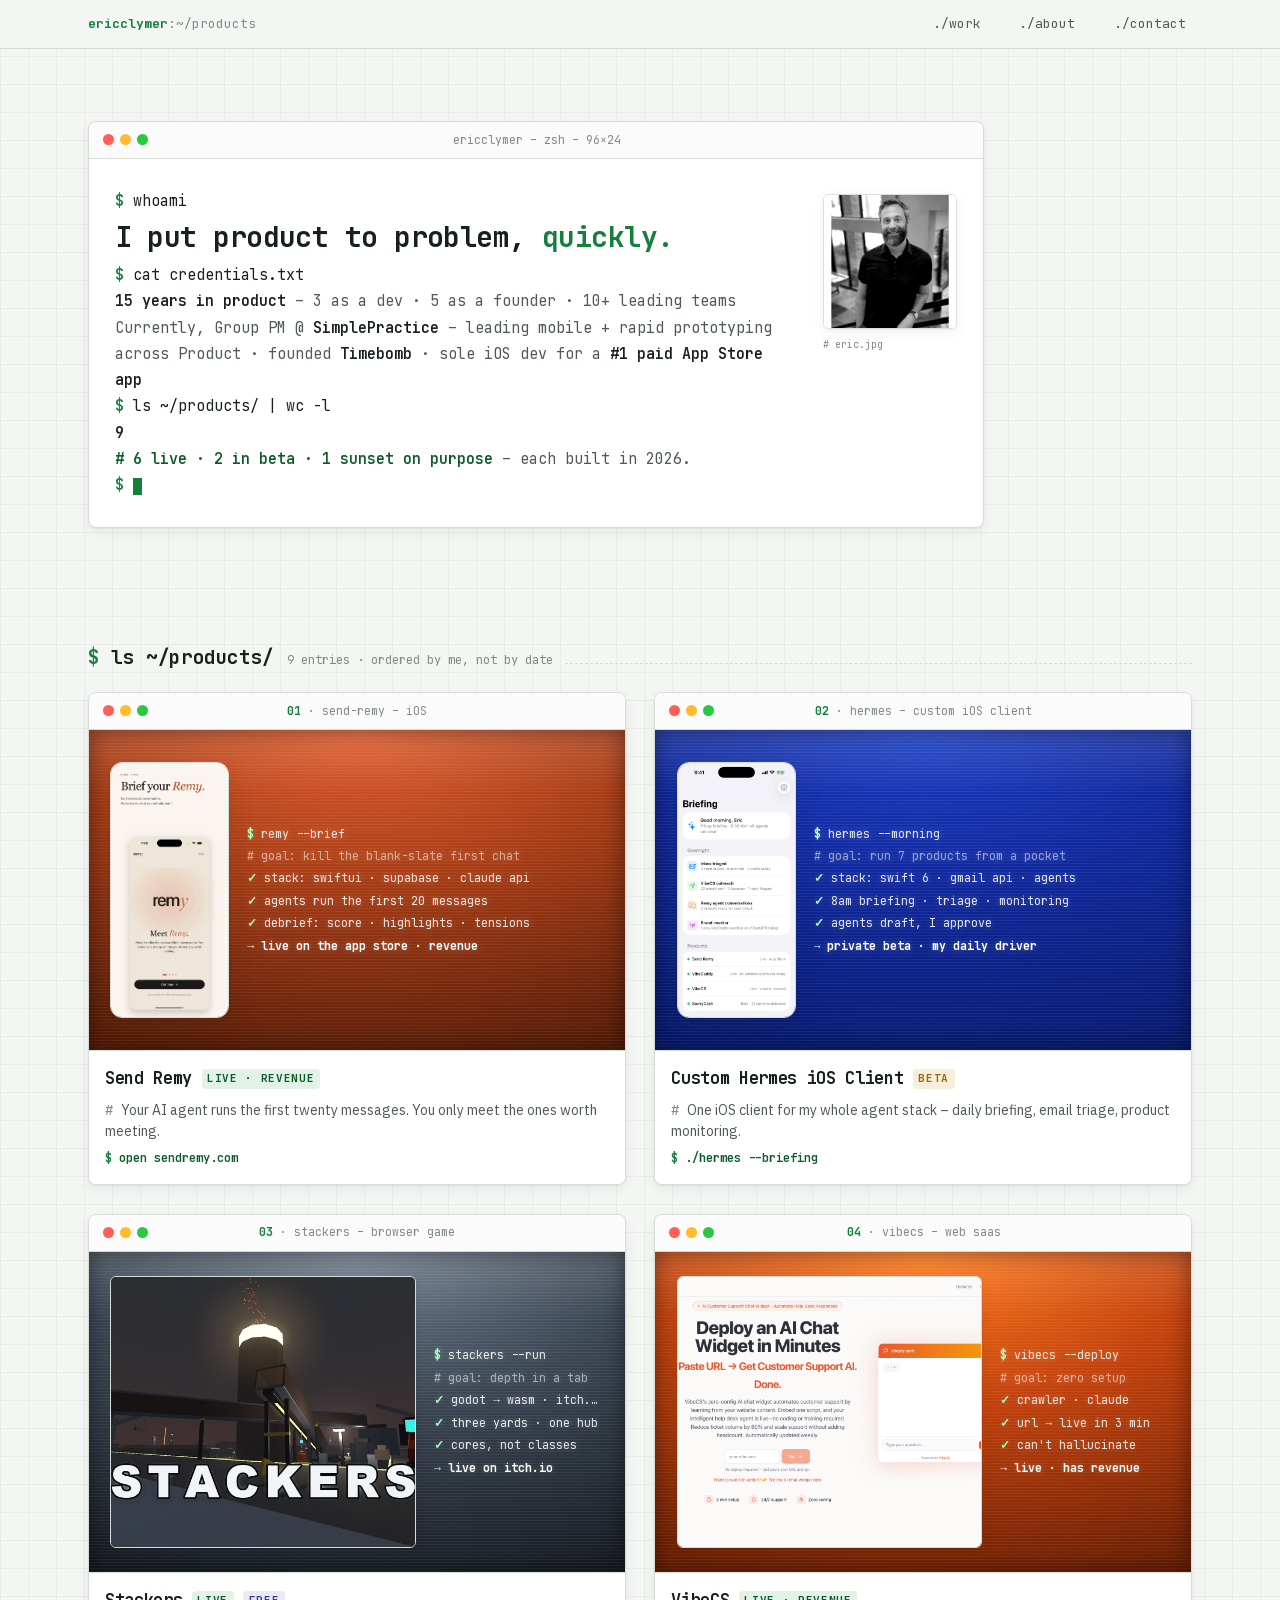
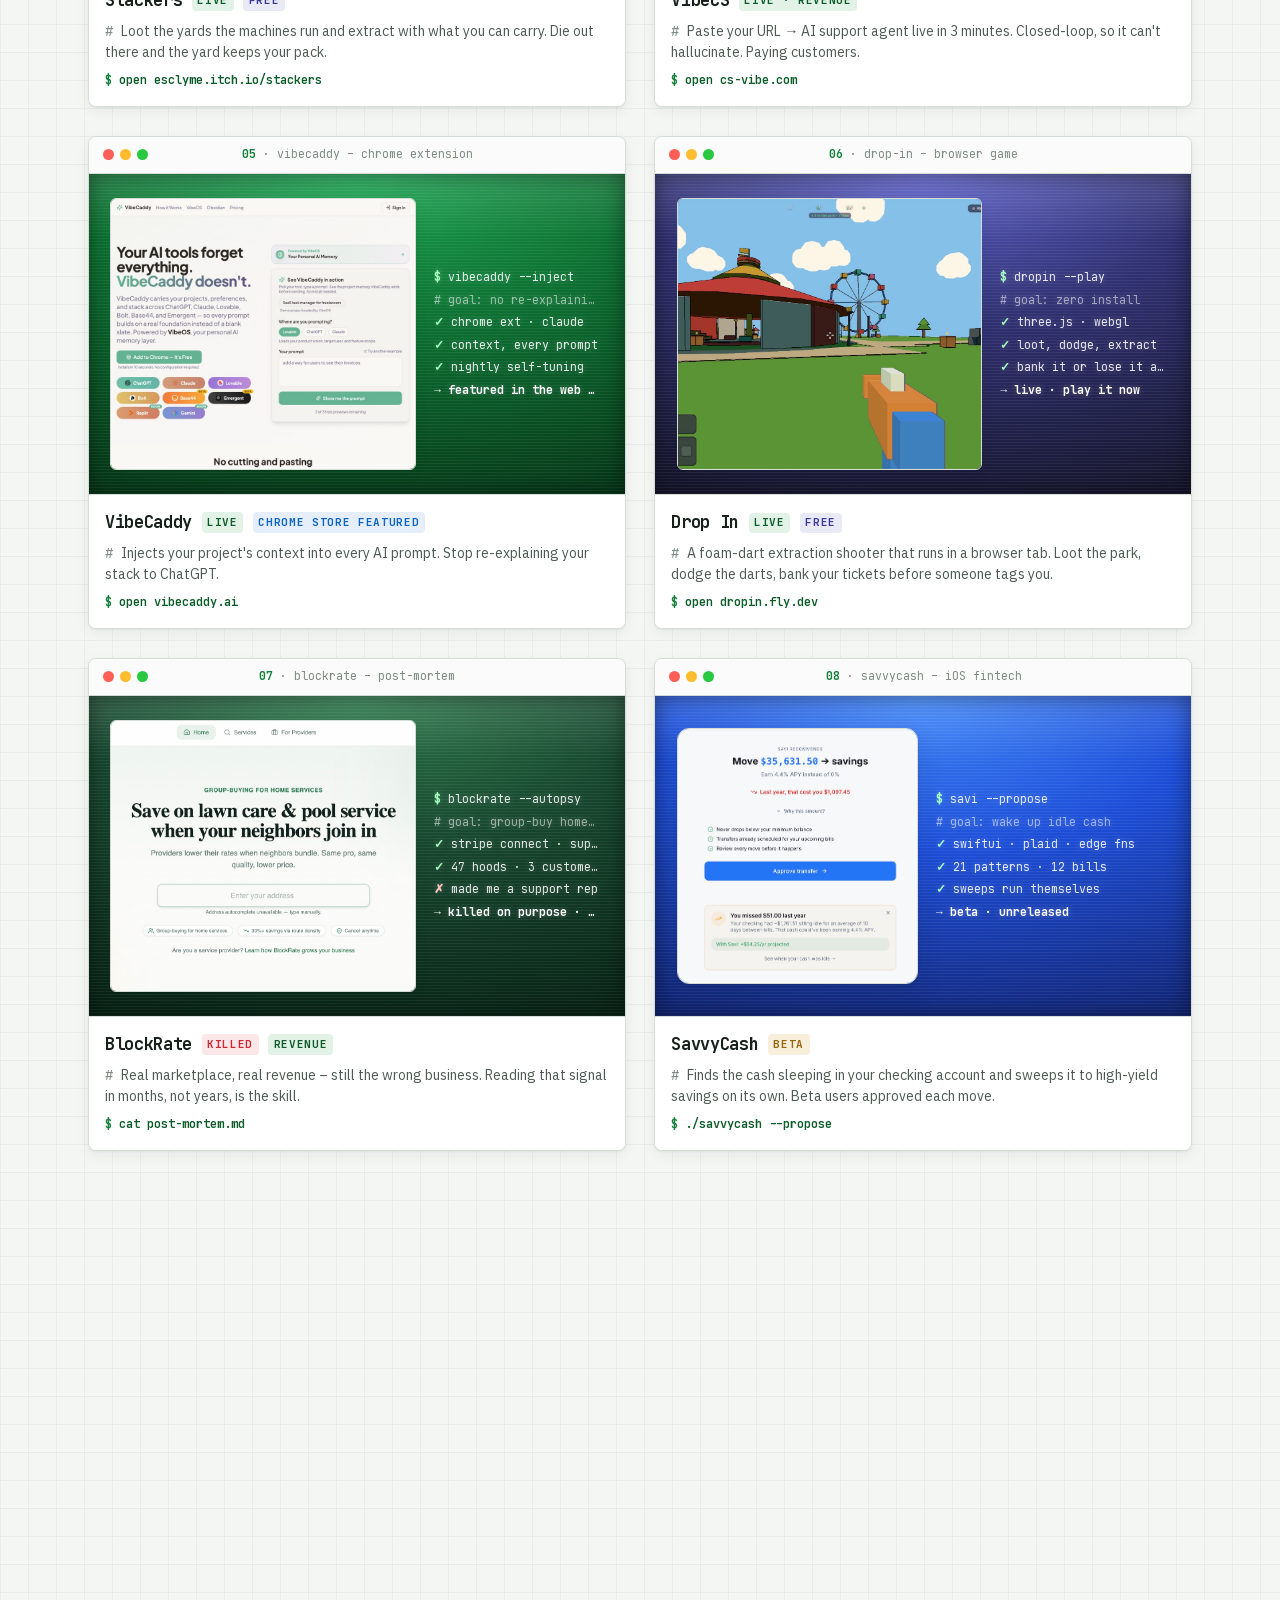
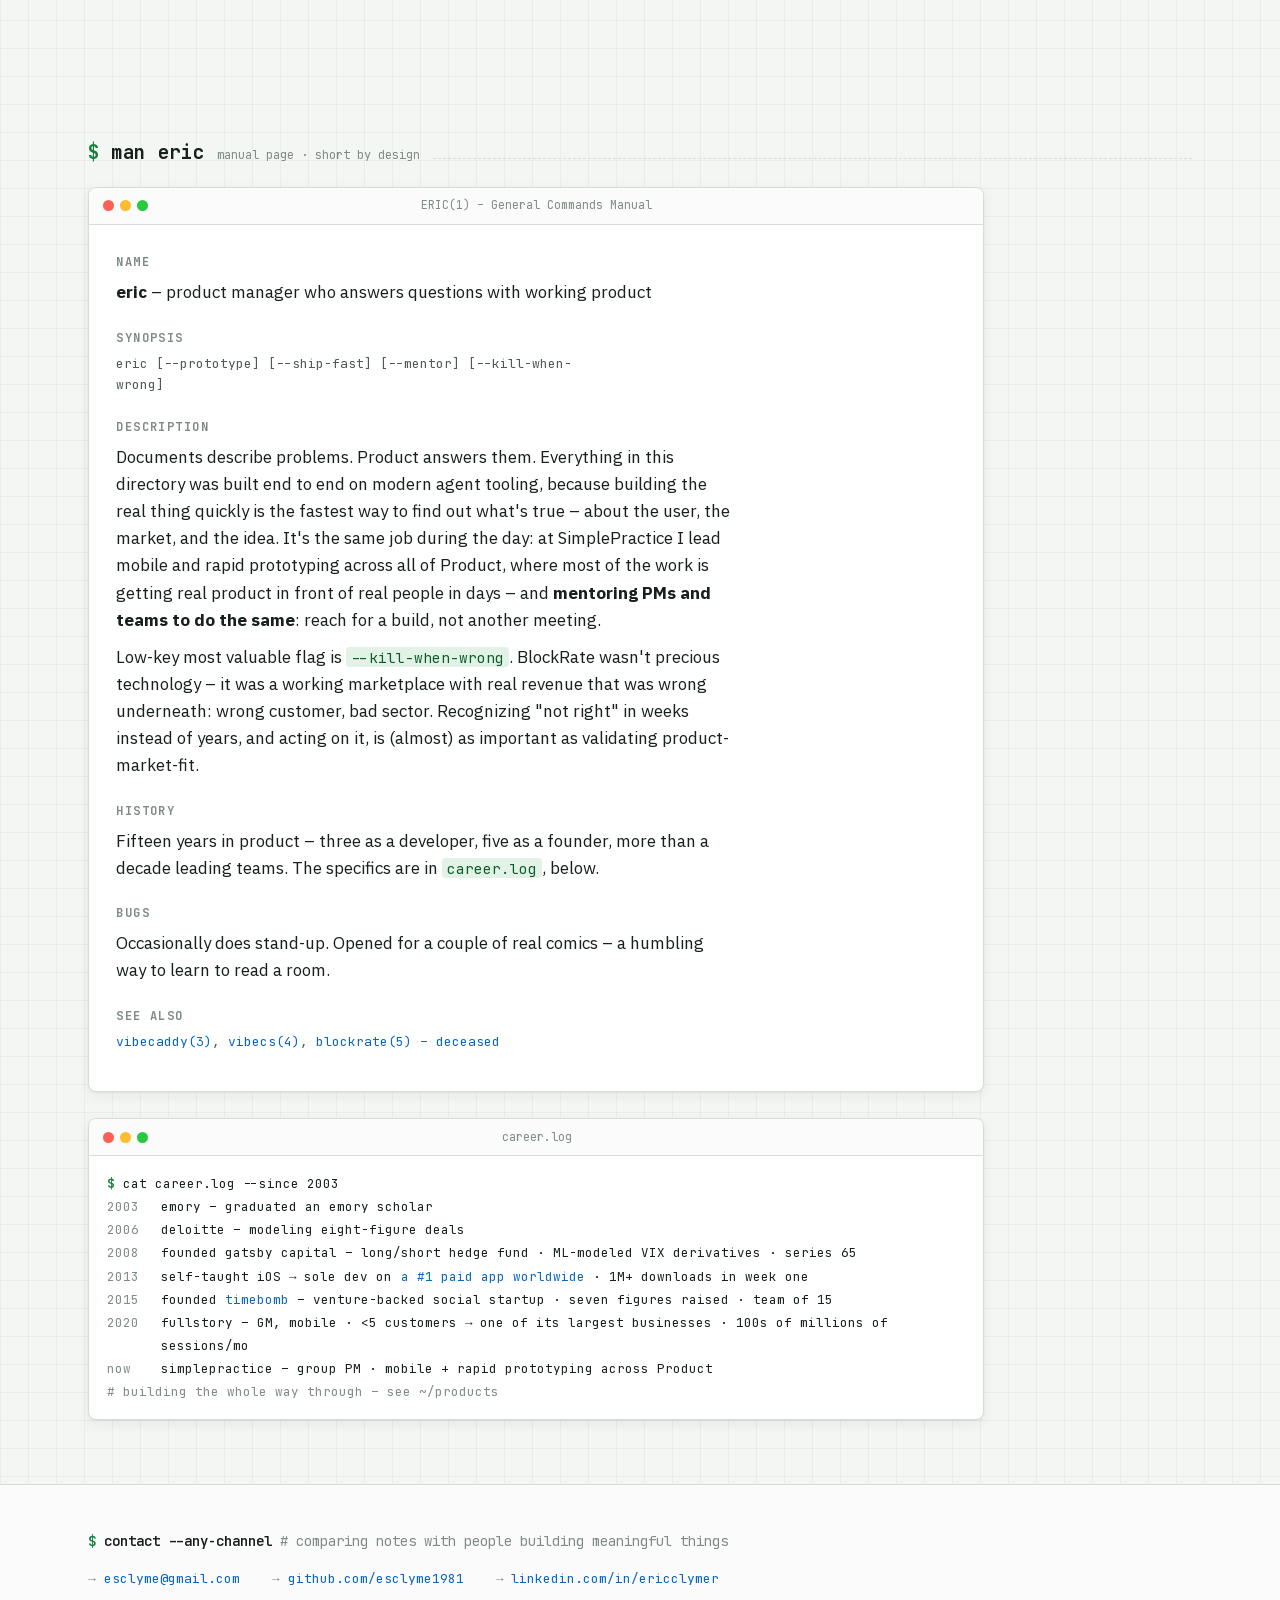
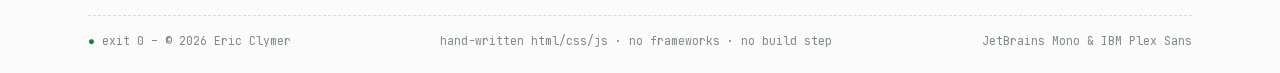
==== commit e0daff7d: "Swap: VibeCaddy 05, Drop In 06 Co-Authored-By: Claude Fable 5 <noreply@anthropic.com>" ====
--- a/index.html
+++ b/index.html
@@ -144,9 +144,30 @@
         </span>
       </a>
 
-      <!-- 05 drop-in -->
+      <!-- 05 vibecaddy -->
+      <a class="proj win reveal" href="projects/vibecaddy.html">
+        <span class="win-bar"><span class="dots"><i></i><i></i><i></i></span><span class="title"><span class="idx">05</span> · vibecaddy – chrome extension</span><span class="spacer"></span></span>
+        <span class="collage crt-green">
+          <img class="shot-site" src="assets/screenshots/vibecaddy-desktop.jpg" alt="VibeCaddy landing page – above the fold" loading="lazy">
+          <span class="pane">
+            <span class="ln prompt">vibecaddy --inject</span>
+            <span class="ln cmt"># goal: no re-explaining</span>
+            <span class="ln ok">chrome ext · claude</span>
+            <span class="ln ok">context, every prompt</span>
+            <span class="ln ok">nightly self-tuning</span>
+            <span class="ln hl">→ featured in the web store</span>
+          </span>
+        </span>
+        <span class="proj-meta">
+          <span class="name-row"><h3>VibeCaddy</h3><span class="tag tag-live">LIVE</span><span class="tag tag-featured">CHROME STORE FEATURED</span></span>
+          <p class="hook">Injects your project's context into every AI prompt. Stop re-explaining your stack to ChatGPT.</p>
+          <span class="open">open vibecaddy.ai</span>
+        </span>
+      </a>
+
+      <!-- 06 drop-in -->
       <a class="proj win reveal" href="projects/dropin.html">
-        <span class="win-bar"><span class="dots"><i></i><i></i><i></i></span><span class="title"><span class="idx">05</span> · drop-in – browser game</span><span class="spacer"></span></span>
+        <span class="win-bar"><span class="dots"><i></i><i></i><i></i></span><span class="title"><span class="idx">06</span> · drop-in – browser game</span><span class="spacer"></span></span>
         <span class="collage crt-indigo">
           <img class="shot-site" src="assets/screenshots/dropin-web.jpg" alt="Drop In gameplay – the park with a ferris wheel and open extraction gates" loading="lazy">
           <span class="pane">
@@ -162,27 +183,6 @@
           <span class="name-row"><h3>Drop In</h3><span class="tag tag-live">LIVE</span><span class="tag tag-free">FREE</span></span>
           <p class="hook">A foam-dart extraction shooter that runs in a browser tab. Loot the park, dodge the darts, bank your tickets before someone tags you.</p>
           <span class="open">open dropin.fly.dev</span>
-        </span>
-      </a>
-
-      <!-- 06 vibecaddy -->
-      <a class="proj win reveal" href="projects/vibecaddy.html">
-        <span class="win-bar"><span class="dots"><i></i><i></i><i></i></span><span class="title"><span class="idx">06</span> · vibecaddy – chrome extension</span><span class="spacer"></span></span>
-        <span class="collage crt-green">
-          <img class="shot-site" src="assets/screenshots/vibecaddy-desktop.jpg" alt="VibeCaddy landing page – above the fold" loading="lazy">
-          <span class="pane">
-            <span class="ln prompt">vibecaddy --inject</span>
-            <span class="ln cmt"># goal: no re-explaining</span>
-            <span class="ln ok">chrome ext · claude</span>
-            <span class="ln ok">context, every prompt</span>
-            <span class="ln ok">nightly self-tuning</span>
-            <span class="ln hl">→ featured in the web store</span>
-          </span>
-        </span>
-        <span class="proj-meta">
-          <span class="name-row"><h3>VibeCaddy</h3><span class="tag tag-live">LIVE</span><span class="tag tag-featured">CHROME STORE FEATURED</span></span>
-          <p class="hook">Injects your project's context into every AI prompt. Stop re-explaining your stack to ChatGPT.</p>
-          <span class="open">open vibecaddy.ai</span>
         </span>
       </a>
 
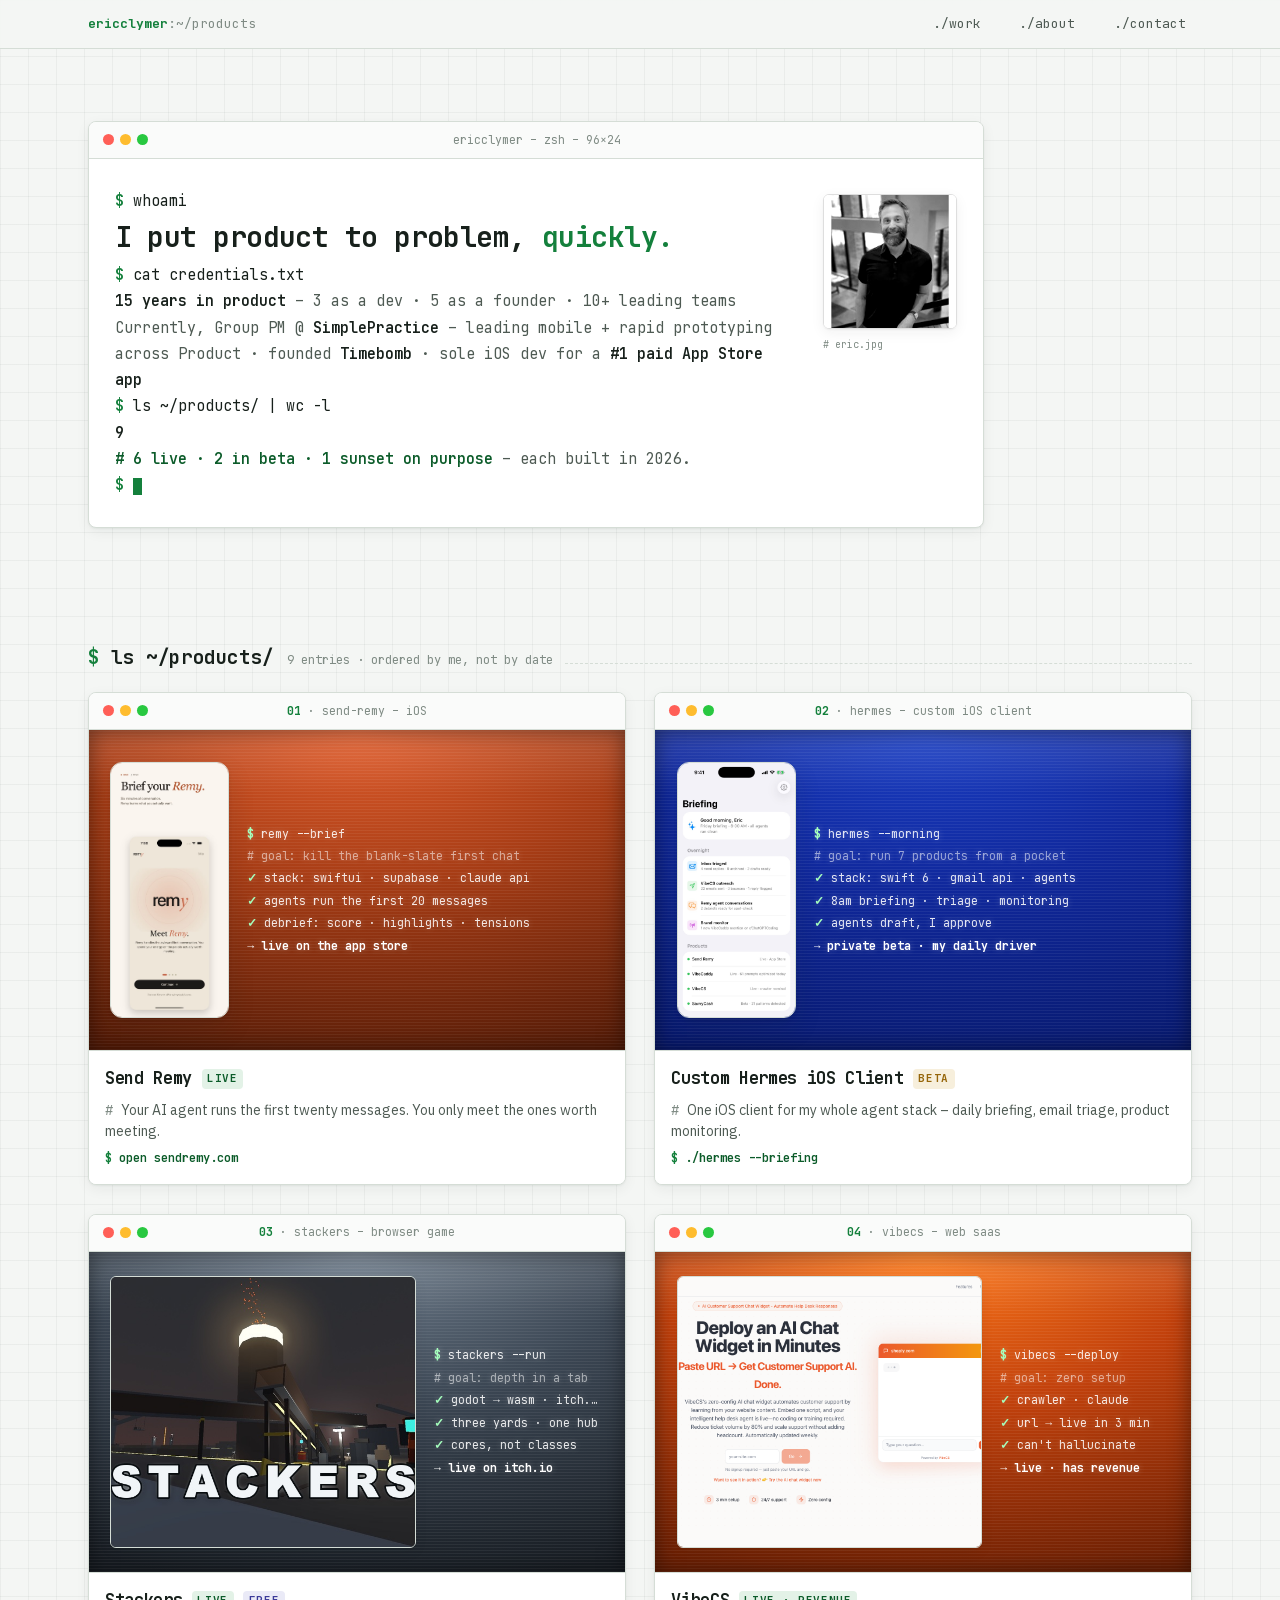
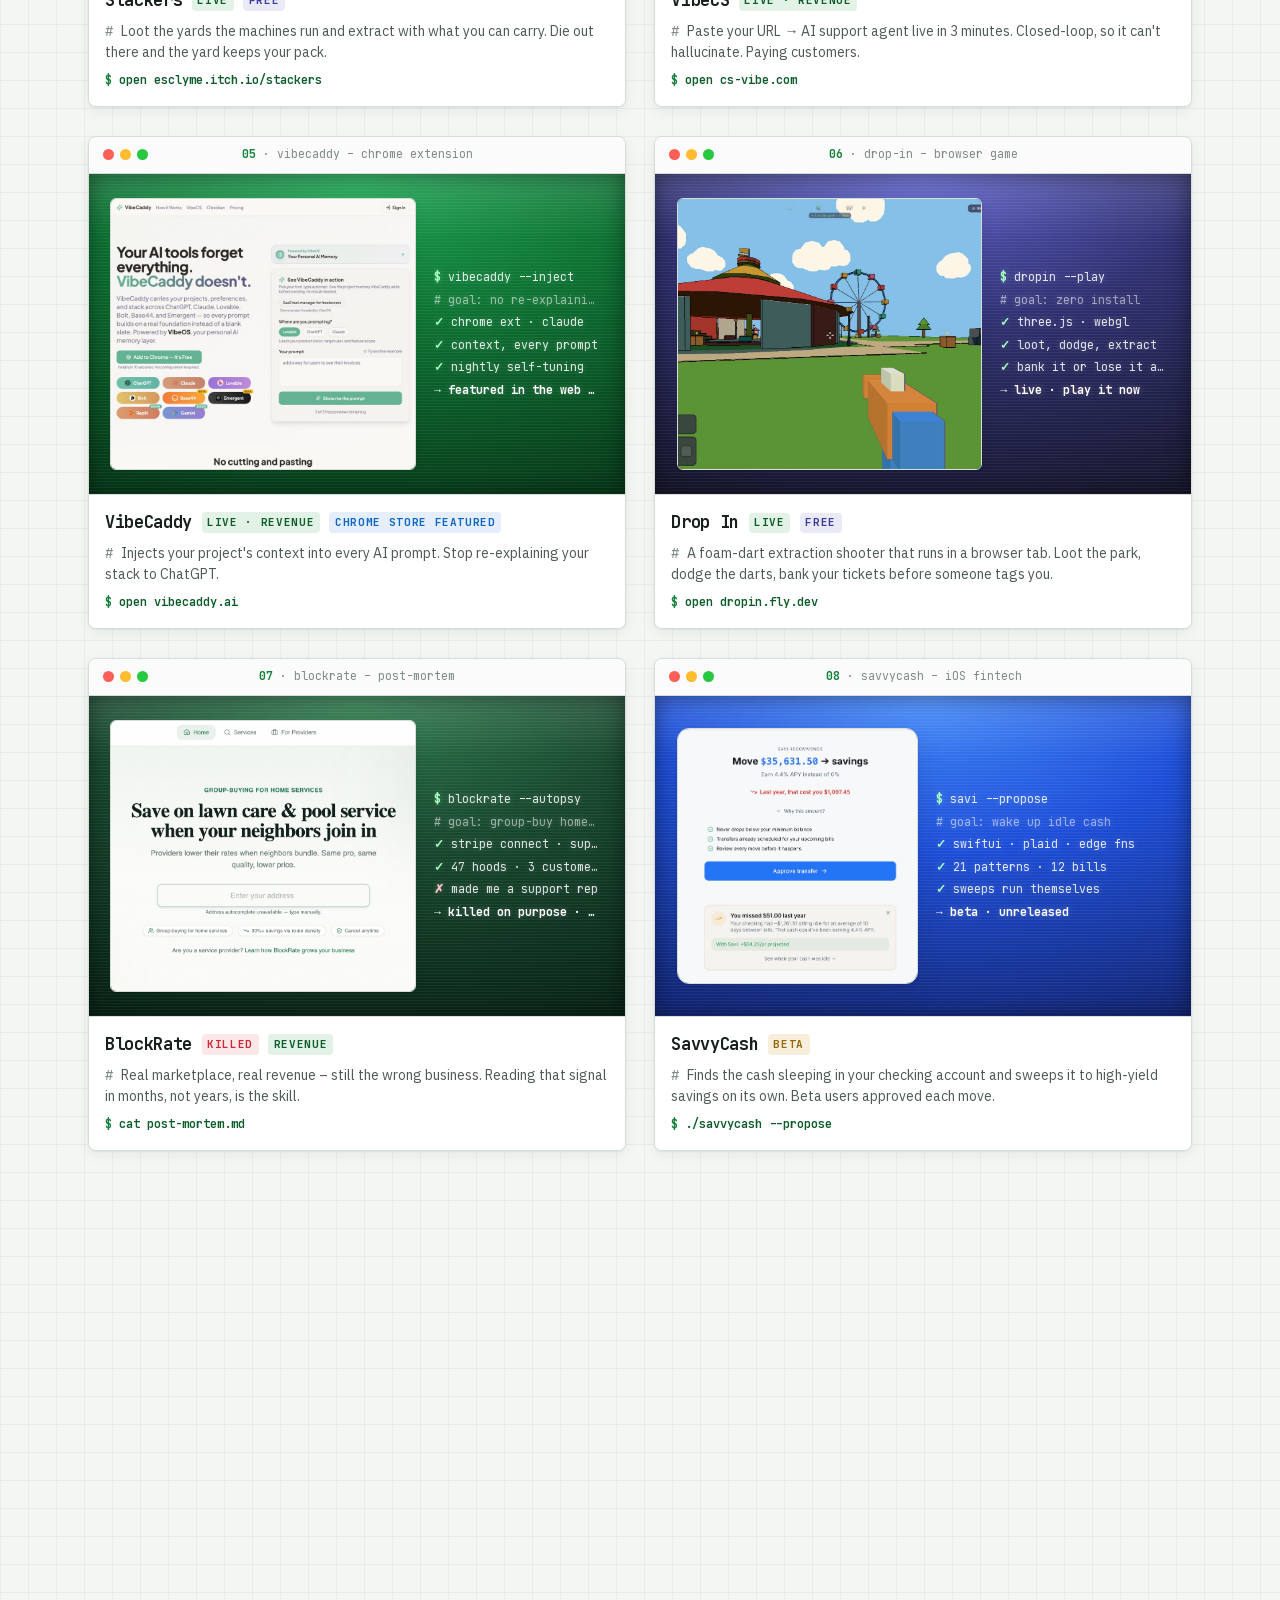
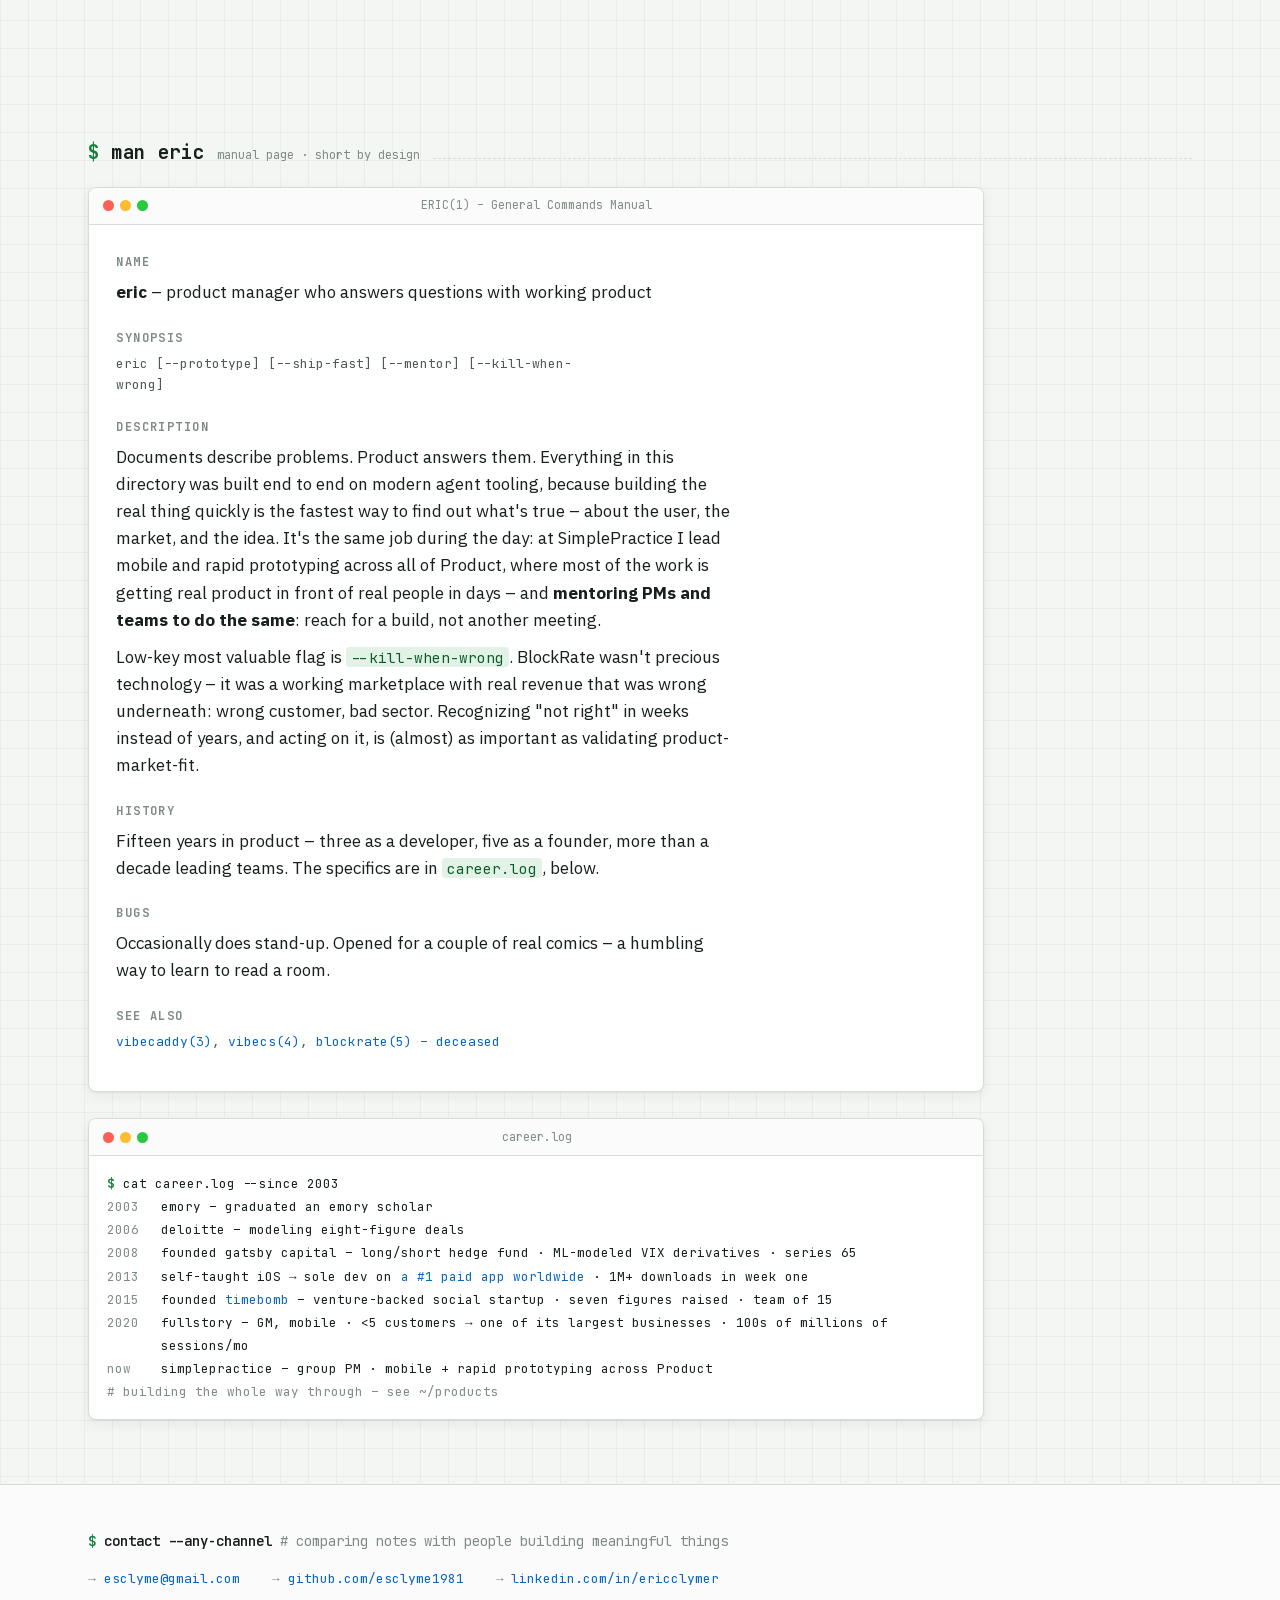
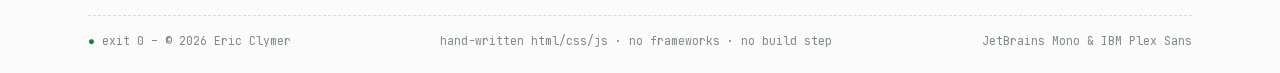
==== commit b4a1a370: "Move REVENUE tag from Send Remy to VibeCaddy Co-Authored-By: Claude Fable 5 <noreply@anthropic.com>" ====
--- a/index.html
+++ b/index.html
@@ -71,11 +71,11 @@
             <span class="ln ok">stack: swiftui · supabase · claude api</span>
             <span class="ln ok">agents run the first 20 messages</span>
             <span class="ln ok">debrief: score · highlights · tensions</span>
-            <span class="ln hl">→ live on the app store · revenue</span>
-          </span>
-        </span>
-        <span class="proj-meta">
-          <span class="name-row"><h3>Send Remy</h3><span class="tag tag-live">LIVE · REVENUE</span></span>
+            <span class="ln hl">→ live on the app store</span>
+          </span>
+        </span>
+        <span class="proj-meta">
+          <span class="name-row"><h3>Send Remy</h3><span class="tag tag-live">LIVE</span></span>
           <p class="hook">Your AI agent runs the first twenty messages. You only meet the ones worth meeting.</p>
           <span class="open">open sendremy.com</span>
         </span>
@@ -159,7 +159,7 @@
           </span>
         </span>
         <span class="proj-meta">
-          <span class="name-row"><h3>VibeCaddy</h3><span class="tag tag-live">LIVE</span><span class="tag tag-featured">CHROME STORE FEATURED</span></span>
+          <span class="name-row"><h3>VibeCaddy</h3><span class="tag tag-live">LIVE · REVENUE</span><span class="tag tag-featured">CHROME STORE FEATURED</span></span>
           <p class="hook">Injects your project's context into every AI prompt. Stop re-explaining your stack to ChatGPT.</p>
           <span class="open">open vibecaddy.ai</span>
         </span>
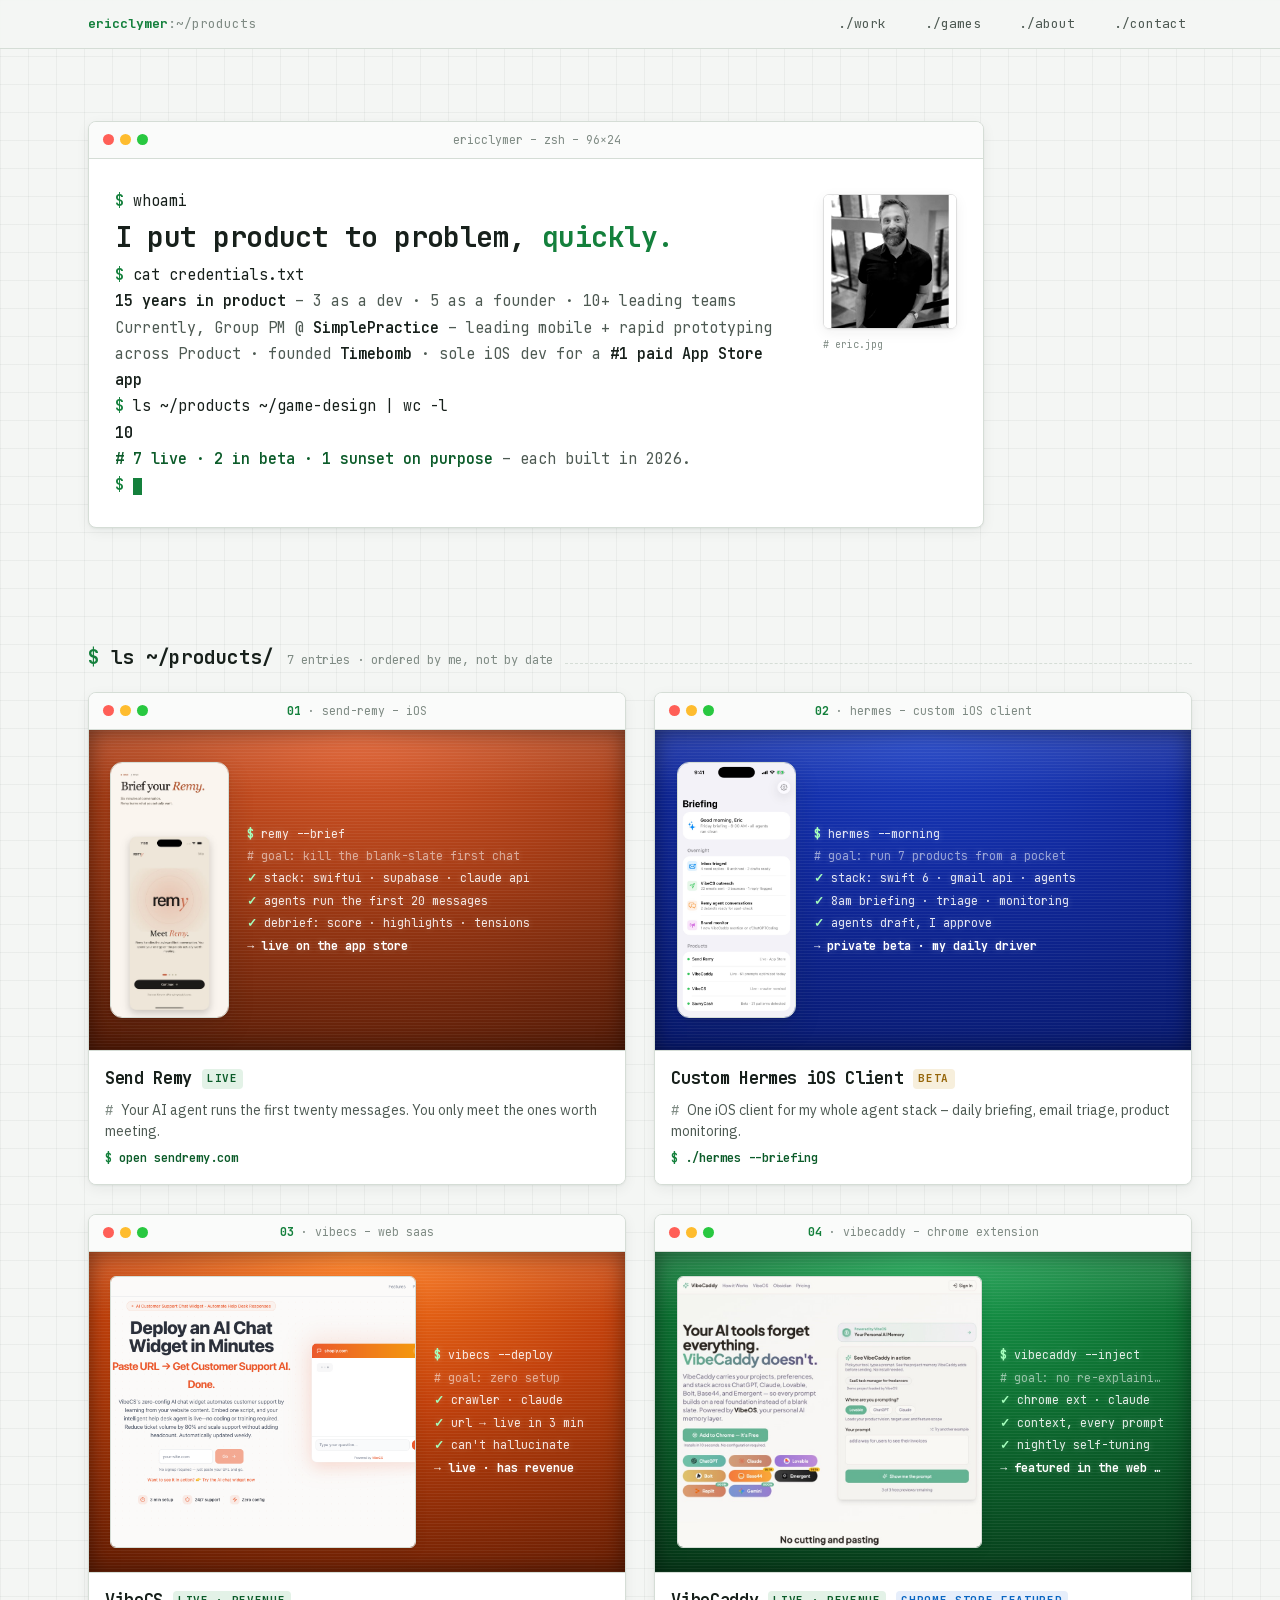
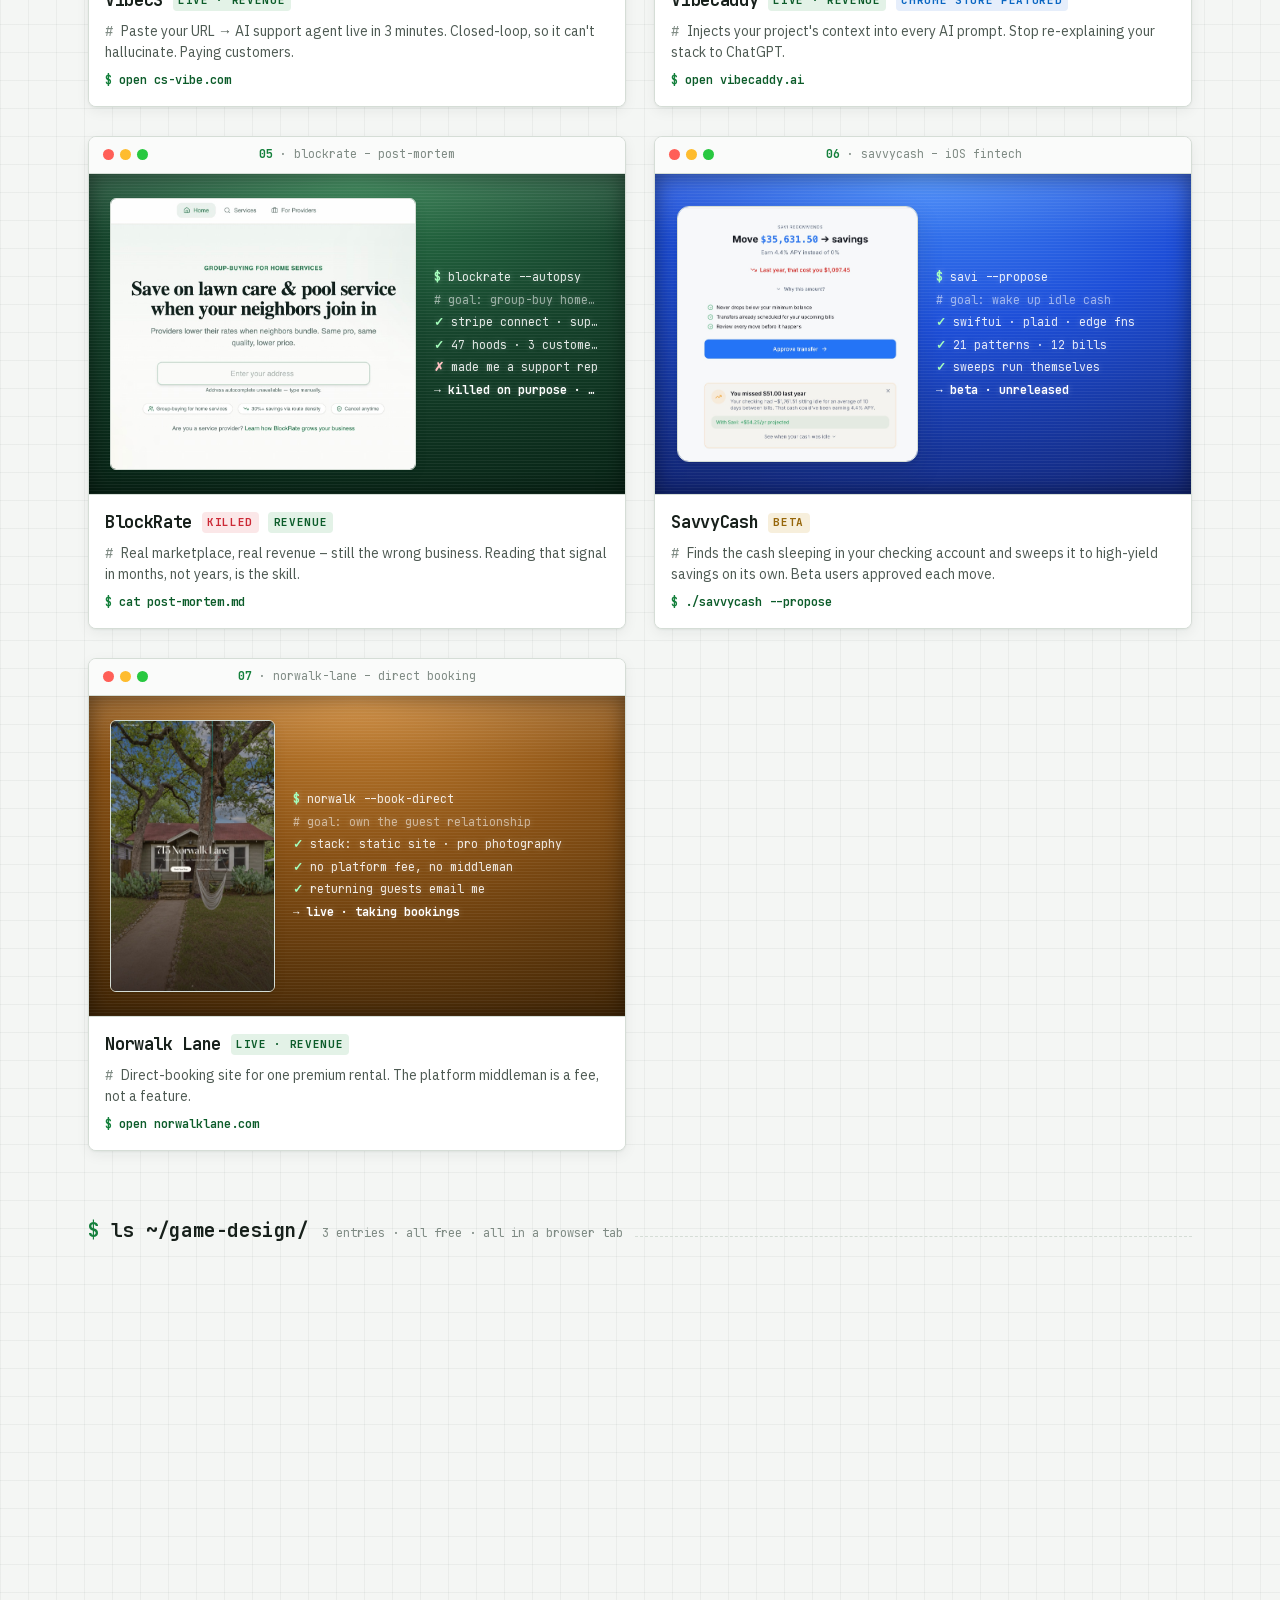
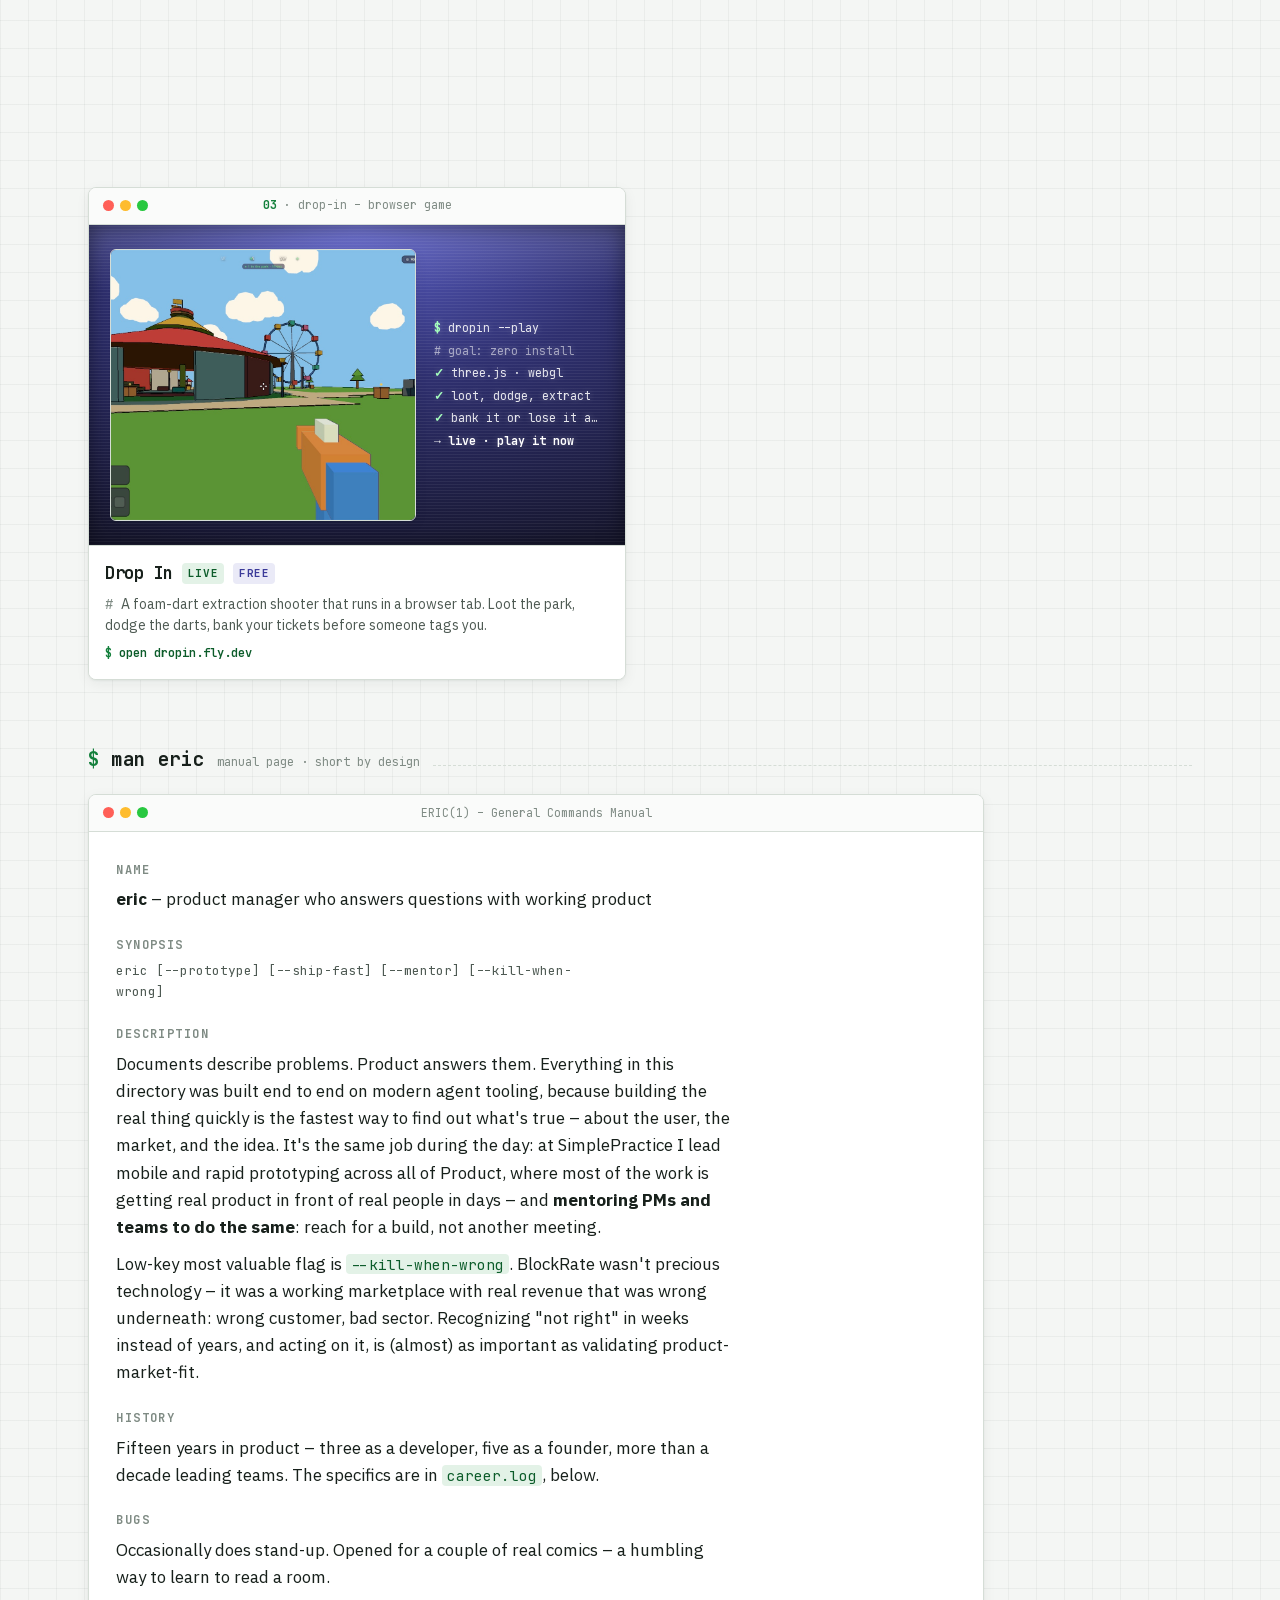
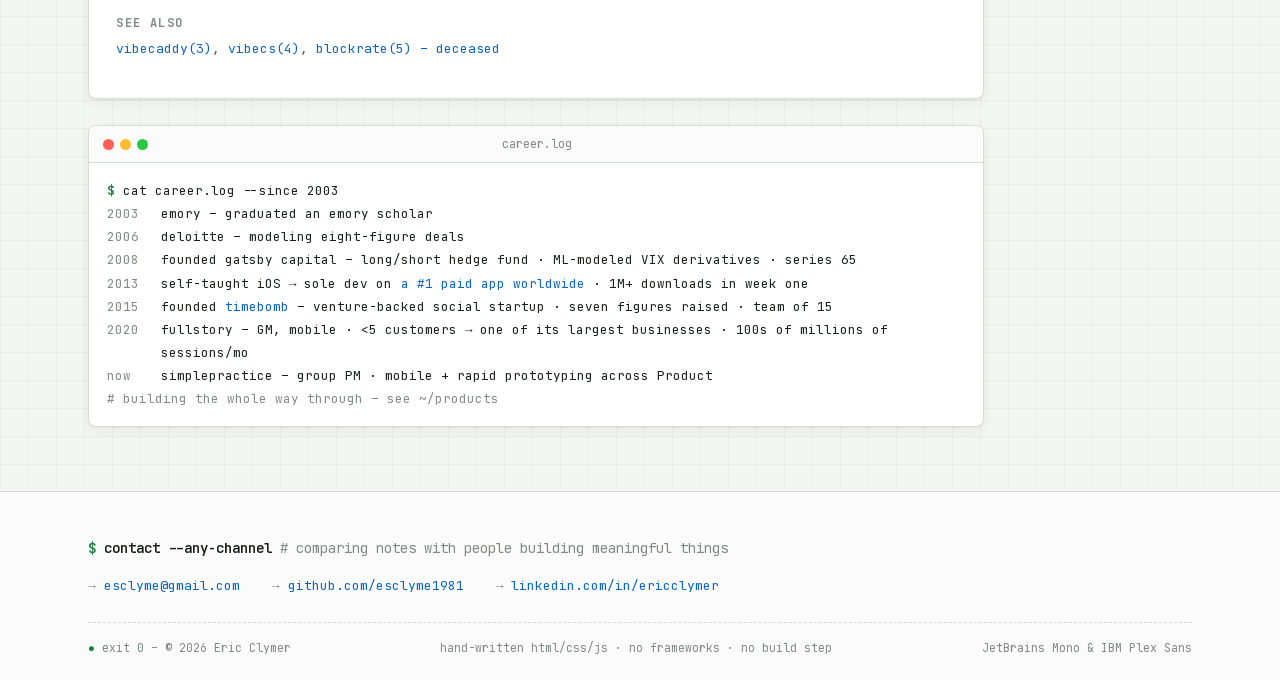
==== commit 15bebb65: "Add Flip It; group games under ~/game-design - index: split into $ ls ~/products/ (01–07) and $ ls ~" ====
--- a/index.html
+++ b/index.html
@@ -4,9 +4,9 @@
   <meta charset="UTF-8">
   <meta name="viewport" content="width=device-width, initial-scale=1.0">
   <title>Eric Clymer – PM Who Ships</title>
-  <meta name="description" content="Nine real products, shipped fast: iOS apps, two browser games, Chrome extensions, SaaS. Four with revenue. One sunset on purpose.">
+  <meta name="description" content="Ten real products, shipped fast: iOS apps, three browser games, Chrome extensions, SaaS. Four with revenue. One sunset on purpose.">
   <meta property="og:title" content="Eric Clymer – PM Who Ships">
-  <meta property="og:description" content="Nine real products, shipped fast. Four with revenue. One sunset on purpose.">
+  <meta property="og:description" content="Ten real products, shipped fast. Four with revenue. One sunset on purpose.">
   <meta property="og:type" content="website">
   <meta property="og:image" content="https://esclyme1981.github.io/PortfolioSite/assets/og-image.png">
   <meta name="twitter:card" content="summary_large_image">
@@ -20,6 +20,7 @@
     <a class="brand" href="index.html"><span class="host">ericclymer</span><span class="path">:~/products</span></a>
     <nav>
       <a href="#work">./work</a>
+      <a href="#games">./games</a>
       <a href="#about">./about</a>
       <a href="#contact">./contact</a>
     </nav>
@@ -38,9 +39,9 @@
           <span class="ln prompt"><span class="typed t2">cat credentials.txt</span></span>
           <span class="ln out fade f2"><strong>15 years in product</strong> – 3 as a dev · 5 as a founder · 10+ leading teams</span>
           <span class="ln out fade f2">Currently, Group PM @ <strong>SimplePractice</strong> – leading mobile + rapid prototyping across Product · founded <strong>Timebomb</strong> · sole iOS dev for a <strong>#1 paid App&nbsp;Store app</strong></span>
-          <span class="ln prompt"><span class="typed t3">ls ~/products/ | wc -l</span></span>
-          <span class="ln out fade f3"><strong>9</strong></span>
-          <span class="ln out fade f4"><em># 6 live · 2 in beta · 1 sunset on purpose</em> – each built in 2026.</span>
+          <span class="ln prompt"><span class="typed t3">ls ~/products ~/game-design | wc -l</span></span>
+          <span class="ln out fade f3"><strong>10</strong></span>
+          <span class="ln out fade f4"><em># 7 live · 2 in beta · 1 sunset on purpose</em> – each built in 2026.</span>
           <span class="ln prompt fade f4"><span class="cursor"></span></span>
         </div>
         <figure class="headshot fade f1">
@@ -55,7 +56,7 @@
   <section id="work" class="container">
     <div class="sec-head">
       <h2>ls ~/products/</h2>
-      <span class="note">9 entries · ordered by me, not by date</span>
+      <span class="note">7 entries · ordered by me, not by date</span>
     </div>
 
     <div class="proj-grid">
@@ -102,9 +103,144 @@
         </span>
       </a>
 
-      <!-- 03 stackers -->
+      <!-- 03 vibecs -->
+      <a class="proj win reveal" href="projects/vibecs.html">
+        <span class="win-bar"><span class="dots"><i></i><i></i><i></i></span><span class="title"><span class="idx">03</span> · vibecs – web saas</span><span class="spacer"></span></span>
+        <span class="collage crt-orange">
+          <img class="shot-site" src="assets/screenshots/vibecs-desktop.png" alt="VibeCS landing page – above the fold" loading="lazy">
+          <span class="pane">
+            <span class="ln prompt">vibecs --deploy</span>
+            <span class="ln cmt"># goal: zero setup</span>
+            <span class="ln ok">crawler · claude</span>
+            <span class="ln ok">url → live in 3 min</span>
+            <span class="ln ok">can't hallucinate</span>
+            <span class="ln hl">→ live · has revenue</span>
+          </span>
+        </span>
+        <span class="proj-meta">
+          <span class="name-row"><h3>VibeCS</h3><span class="tag tag-live">LIVE · REVENUE</span></span>
+          <p class="hook">Paste your URL → AI support agent live in 3 minutes. Closed-loop, so it can't hallucinate. Paying customers.</p>
+          <span class="open">open cs-vibe.com</span>
+        </span>
+      </a>
+
+      <!-- 04 vibecaddy -->
+      <a class="proj win reveal" href="projects/vibecaddy.html">
+        <span class="win-bar"><span class="dots"><i></i><i></i><i></i></span><span class="title"><span class="idx">04</span> · vibecaddy – chrome extension</span><span class="spacer"></span></span>
+        <span class="collage crt-green">
+          <img class="shot-site" src="assets/screenshots/vibecaddy-desktop.jpg" alt="VibeCaddy landing page – above the fold" loading="lazy">
+          <span class="pane">
+            <span class="ln prompt">vibecaddy --inject</span>
+            <span class="ln cmt"># goal: no re-explaining</span>
+            <span class="ln ok">chrome ext · claude</span>
+            <span class="ln ok">context, every prompt</span>
+            <span class="ln ok">nightly self-tuning</span>
+            <span class="ln hl">→ featured in the web store</span>
+          </span>
+        </span>
+        <span class="proj-meta">
+          <span class="name-row"><h3>VibeCaddy</h3><span class="tag tag-live">LIVE · REVENUE</span><span class="tag tag-featured">CHROME STORE FEATURED</span></span>
+          <p class="hook">Injects your project's context into every AI prompt. Stop re-explaining your stack to ChatGPT.</p>
+          <span class="open">open vibecaddy.ai</span>
+        </span>
+      </a>
+
+      <!-- 05 blockrate -->
+      <a class="proj win reveal" href="projects/blockrate.html">
+        <span class="win-bar"><span class="dots"><i></i><i></i><i></i></span><span class="title"><span class="idx">05</span> · blockrate – post-mortem</span><span class="spacer"></span></span>
+        <span class="collage crt-pine">
+          <img class="shot-site" src="assets/screenshots/blockrate-web.jpg" alt="BlockRate landing page – group-buying for home services" loading="lazy">
+          <span class="pane">
+            <span class="ln prompt">blockrate --autopsy</span>
+            <span class="ln cmt"># goal: group-buy home services</span>
+            <span class="ln ok">stripe connect · supabase</span>
+            <span class="ln ok">47 hoods · 3 customers</span>
+            <span class="ln err">made me a support rep</span>
+            <span class="ln hl">→ killed on purpose · 137</span>
+          </span>
+        </span>
+        <span class="proj-meta">
+          <span class="name-row"><h3>BlockRate</h3><span class="tag tag-killed">KILLED</span><span class="tag tag-live">REVENUE</span></span>
+          <p class="hook">Real marketplace, real revenue – still the wrong business. Reading that signal in months, not years, is the skill.</p>
+          <span class="open">cat post-mortem.md</span>
+        </span>
+      </a>
+
+      <!-- 06 savvycash -->
+      <a class="proj win reveal" href="projects/savvycash.html">
+        <span class="win-bar"><span class="dots"><i></i><i></i><i></i></span><span class="title"><span class="idx">06</span> · savvycash – iOS fintech</span><span class="spacer"></span></span>
+        <span class="collage phone-primary crt-azure">
+          <img class="shot-phone" src="assets/screenshots/savvycash-web.jpg" alt="SavvyCash – Savi recommends a sweep to savings" loading="lazy">
+          <span class="pane">
+            <span class="ln prompt">savi --propose</span>
+            <span class="ln cmt"># goal: wake up idle cash</span>
+            <span class="ln ok">swiftui · plaid · edge fns</span>
+            <span class="ln ok">21 patterns · 12 bills</span>
+            <span class="ln ok">sweeps run themselves</span>
+            <span class="ln hl">→ beta · unreleased</span>
+          </span>
+        </span>
+        <span class="proj-meta">
+          <span class="name-row"><h3>SavvyCash</h3><span class="tag tag-beta">BETA</span></span>
+          <p class="hook">Finds the cash sleeping in your checking account and sweeps it to high-yield savings on its own. Beta users approved each move.</p>
+          <span class="open">./savvycash --propose</span>
+        </span>
+      </a>
+
+      <!-- 07 norwalk -->
+      <a class="proj win reveal" href="projects/norwalk-rental.html">
+        <span class="win-bar"><span class="dots"><i></i><i></i><i></i></span><span class="title"><span class="idx">07</span> · norwalk-lane – direct booking</span><span class="spacer"></span></span>
+        <span class="collage crt-amber">
+          <img class="shot-site" src="assets/screenshots/norwalklane-tall.jpg" alt="Norwalk Lane booking site – full site" loading="lazy">
+          <span class="pane">
+            <span class="ln prompt">norwalk --book-direct</span>
+            <span class="ln cmt"># goal: own the guest relationship</span>
+            <span class="ln ok">stack: static site · pro photography</span>
+            <span class="ln ok">no platform fee, no middleman</span>
+            <span class="ln ok">returning guests email me</span>
+            <span class="ln hl">→ live · taking bookings</span>
+          </span>
+        </span>
+        <span class="proj-meta">
+          <span class="name-row"><h3>Norwalk Lane</h3><span class="tag tag-live">LIVE · REVENUE</span></span>
+          <p class="hook">Direct-booking site for one premium rental. The platform middleman is a fee, not a feature.</p>
+          <span class="open">open norwalklane.com</span>
+        </span>
+      </a>
+
+    </div>
+
+    <div class="sec-head" id="games">
+      <h2>ls ~/game-design/</h2>
+      <span class="note">3 entries · all free · all in a browser tab</span>
+    </div>
+
+    <div class="proj-grid">
+
+      <!-- 01 flip-it -->
+      <a class="proj win reveal" href="projects/flipit.html">
+        <span class="win-bar"><span class="dots"><i></i><i></i><i></i></span><span class="title"><span class="idx">01</span> · flip-it – browser game</span><span class="spacer"></span></span>
+        <span class="collage crt-sky">
+          <img class="shot-site" src="assets/screenshots/flipit-cover.jpg" alt="Flip to Infinity – cover art: buy junk, furnish, sell, move up" loading="lazy">
+          <span class="pane">
+            <span class="ln prompt">flipit --launch</span>
+            <span class="ln cmt"># goal: one verb. tap.</span>
+            <span class="ln ok">one file · zero deps</span>
+            <span class="ln ok">214 players in 24h</span>
+            <span class="ln ok">1,269 houses sold</span>
+            <span class="ln hl">→ free on itch.io</span>
+          </span>
+        </span>
+        <span class="proj-meta">
+          <span class="name-row"><h3>Flip It</h3><span class="tag tag-live">LIVE</span><span class="tag tag-free">FREE</span><span class="tag tag-featured">214 PLAYERS · DAY ONE</span></span>
+          <p class="hook">Buy junk. Furnish. Sell. Move up. A tap-only house-flipping game – 214 players and 1,269 houses sold in its first 24 hours.</p>
+          <span class="open">open esclyme.itch.io/flip-it</span>
+        </span>
+      </a>
+
+      <!-- 02 stackers -->
       <a class="proj win reveal" href="projects/stackers.html">
-        <span class="win-bar"><span class="dots"><i></i><i></i><i></i></span><span class="title"><span class="idx">03</span> · stackers – browser game</span><span class="spacer"></span></span>
+        <span class="win-bar"><span class="dots"><i></i><i></i><i></i></span><span class="title"><span class="idx">02</span> · stackers – browser game</span><span class="spacer"></span></span>
         <span class="collage crt-steel">
           <img class="shot-site" src="assets/screenshots/stackers-cover.jpg" alt="Stackers – cover art, the smelter stack at night" loading="lazy">
           <span class="pane">
@@ -123,51 +259,9 @@
         </span>
       </a>
 
-      <!-- 04 vibecs -->
-      <a class="proj win reveal" href="projects/vibecs.html">
-        <span class="win-bar"><span class="dots"><i></i><i></i><i></i></span><span class="title"><span class="idx">04</span> · vibecs – web saas</span><span class="spacer"></span></span>
-        <span class="collage crt-orange">
-          <img class="shot-site" src="assets/screenshots/vibecs-desktop.png" alt="VibeCS landing page – above the fold" loading="lazy">
-          <span class="pane">
-            <span class="ln prompt">vibecs --deploy</span>
-            <span class="ln cmt"># goal: zero setup</span>
-            <span class="ln ok">crawler · claude</span>
-            <span class="ln ok">url → live in 3 min</span>
-            <span class="ln ok">can't hallucinate</span>
-            <span class="ln hl">→ live · has revenue</span>
-          </span>
-        </span>
-        <span class="proj-meta">
-          <span class="name-row"><h3>VibeCS</h3><span class="tag tag-live">LIVE · REVENUE</span></span>
-          <p class="hook">Paste your URL → AI support agent live in 3 minutes. Closed-loop, so it can't hallucinate. Paying customers.</p>
-          <span class="open">open cs-vibe.com</span>
-        </span>
-      </a>
-
-      <!-- 05 vibecaddy -->
-      <a class="proj win reveal" href="projects/vibecaddy.html">
-        <span class="win-bar"><span class="dots"><i></i><i></i><i></i></span><span class="title"><span class="idx">05</span> · vibecaddy – chrome extension</span><span class="spacer"></span></span>
-        <span class="collage crt-green">
-          <img class="shot-site" src="assets/screenshots/vibecaddy-desktop.jpg" alt="VibeCaddy landing page – above the fold" loading="lazy">
-          <span class="pane">
-            <span class="ln prompt">vibecaddy --inject</span>
-            <span class="ln cmt"># goal: no re-explaining</span>
-            <span class="ln ok">chrome ext · claude</span>
-            <span class="ln ok">context, every prompt</span>
-            <span class="ln ok">nightly self-tuning</span>
-            <span class="ln hl">→ featured in the web store</span>
-          </span>
-        </span>
-        <span class="proj-meta">
-          <span class="name-row"><h3>VibeCaddy</h3><span class="tag tag-live">LIVE · REVENUE</span><span class="tag tag-featured">CHROME STORE FEATURED</span></span>
-          <p class="hook">Injects your project's context into every AI prompt. Stop re-explaining your stack to ChatGPT.</p>
-          <span class="open">open vibecaddy.ai</span>
-        </span>
-      </a>
-
-      <!-- 06 drop-in -->
+      <!-- 03 drop-in -->
       <a class="proj win reveal" href="projects/dropin.html">
-        <span class="win-bar"><span class="dots"><i></i><i></i><i></i></span><span class="title"><span class="idx">06</span> · drop-in – browser game</span><span class="spacer"></span></span>
+        <span class="win-bar"><span class="dots"><i></i><i></i><i></i></span><span class="title"><span class="idx">03</span> · drop-in – browser game</span><span class="spacer"></span></span>
         <span class="collage crt-indigo">
           <img class="shot-site" src="assets/screenshots/dropin-web.jpg" alt="Drop In gameplay – the park with a ferris wheel and open extraction gates" loading="lazy">
           <span class="pane">
@@ -183,69 +277,6 @@
           <span class="name-row"><h3>Drop In</h3><span class="tag tag-live">LIVE</span><span class="tag tag-free">FREE</span></span>
           <p class="hook">A foam-dart extraction shooter that runs in a browser tab. Loot the park, dodge the darts, bank your tickets before someone tags you.</p>
           <span class="open">open dropin.fly.dev</span>
-        </span>
-      </a>
-
-      <!-- 07 blockrate -->
-      <a class="proj win reveal" href="projects/blockrate.html">
-        <span class="win-bar"><span class="dots"><i></i><i></i><i></i></span><span class="title"><span class="idx">07</span> · blockrate – post-mortem</span><span class="spacer"></span></span>
-        <span class="collage crt-pine">
-          <img class="shot-site" src="assets/screenshots/blockrate-web.jpg" alt="BlockRate landing page – group-buying for home services" loading="lazy">
-          <span class="pane">
-            <span class="ln prompt">blockrate --autopsy</span>
-            <span class="ln cmt"># goal: group-buy home services</span>
-            <span class="ln ok">stripe connect · supabase</span>
-            <span class="ln ok">47 hoods · 3 customers</span>
-            <span class="ln err">made me a support rep</span>
-            <span class="ln hl">→ killed on purpose · 137</span>
-          </span>
-        </span>
-        <span class="proj-meta">
-          <span class="name-row"><h3>BlockRate</h3><span class="tag tag-killed">KILLED</span><span class="tag tag-live">REVENUE</span></span>
-          <p class="hook">Real marketplace, real revenue – still the wrong business. Reading that signal in months, not years, is the skill.</p>
-          <span class="open">cat post-mortem.md</span>
-        </span>
-      </a>
-
-      <!-- 08 savvycash -->
-      <a class="proj win reveal" href="projects/savvycash.html">
-        <span class="win-bar"><span class="dots"><i></i><i></i><i></i></span><span class="title"><span class="idx">08</span> · savvycash – iOS fintech</span><span class="spacer"></span></span>
-        <span class="collage phone-primary crt-azure">
-          <img class="shot-phone" src="assets/screenshots/savvycash-web.jpg" alt="SavvyCash – Savi recommends a sweep to savings" loading="lazy">
-          <span class="pane">
-            <span class="ln prompt">savi --propose</span>
-            <span class="ln cmt"># goal: wake up idle cash</span>
-            <span class="ln ok">swiftui · plaid · edge fns</span>
-            <span class="ln ok">21 patterns · 12 bills</span>
-            <span class="ln ok">sweeps run themselves</span>
-            <span class="ln hl">→ beta · unreleased</span>
-          </span>
-        </span>
-        <span class="proj-meta">
-          <span class="name-row"><h3>SavvyCash</h3><span class="tag tag-beta">BETA</span></span>
-          <p class="hook">Finds the cash sleeping in your checking account and sweeps it to high-yield savings on its own. Beta users approved each move.</p>
-          <span class="open">./savvycash --propose</span>
-        </span>
-      </a>
-
-      <!-- 09 norwalk -->
-      <a class="proj win reveal" href="projects/norwalk-rental.html">
-        <span class="win-bar"><span class="dots"><i></i><i></i><i></i></span><span class="title"><span class="idx">09</span> · norwalk-lane – direct booking</span><span class="spacer"></span></span>
-        <span class="collage crt-amber">
-          <img class="shot-site" src="assets/screenshots/norwalklane-tall.jpg" alt="Norwalk Lane booking site – full site" loading="lazy">
-          <span class="pane">
-            <span class="ln prompt">norwalk --book-direct</span>
-            <span class="ln cmt"># goal: own the guest relationship</span>
-            <span class="ln ok">stack: static site · pro photography</span>
-            <span class="ln ok">no platform fee, no middleman</span>
-            <span class="ln ok">returning guests email me</span>
-            <span class="ln hl">→ live · taking bookings</span>
-          </span>
-        </span>
-        <span class="proj-meta">
-          <span class="name-row"><h3>Norwalk Lane</h3><span class="tag tag-live">LIVE · REVENUE</span></span>
-          <p class="hook">Direct-booking site for one premium rental. The platform middleman is a fee, not a feature.</p>
-          <span class="open">open norwalklane.com</span>
         </span>
       </a>
 
--- a/css/style.css
+++ b/css/style.css
@@ -94,6 +94,8 @@
 code, .mono { font-family: var(--mono); }
 
 /* ---------- Masthead ---------- */
+html { scroll-padding-top: 4rem; } /* sticky masthead; anchor jumps land below it */
+@media (max-width: 700px) { html { scroll-padding-top: 6rem; } }
 .masthead {
   position: sticky;
   top: 0;
@@ -334,6 +336,7 @@
 .crt-amber  { --crt-hi: #c98434; --crt-mid: #8a5215; --crt-lo: #452806; }  /* norwalk */
 .crt-indigo { --crt-hi: #5b5fc7; --crt-mid: #2f3070; --crt-lo: #16162e; }  /* drop in */
 .crt-steel  { --crt-hi: #6f7d8c; --crt-mid: #3b4653; --crt-lo: #171c22; }  /* stackers */
+.crt-sky    { --crt-hi: #6fc3ea; --crt-mid: #2f7fb5; --crt-lo: #143a5c; }  /* flip it */
 /* the zoomed-out full page — whole capture visible, scaled by height.
    max-width + cover keeps landscape shots from starving their neighbor. */
 .collage .shot-site {
@@ -521,6 +524,7 @@
 .theme-amber  { --accent: #8a5215; }
 .theme-indigo { --accent: #3b3a99; }
 .theme-steel  { --accent: #3f5163; }
+.theme-sky    { --accent: #2f7fb5; }
 .case-wrap { padding-top: clamp(1.6rem, 4vw, 2.8rem); }
 .case-head-win { border-top: 3px solid var(--accent, var(--green)); }
 .case-head-win .term { padding-block: 1rem 1.2rem; }
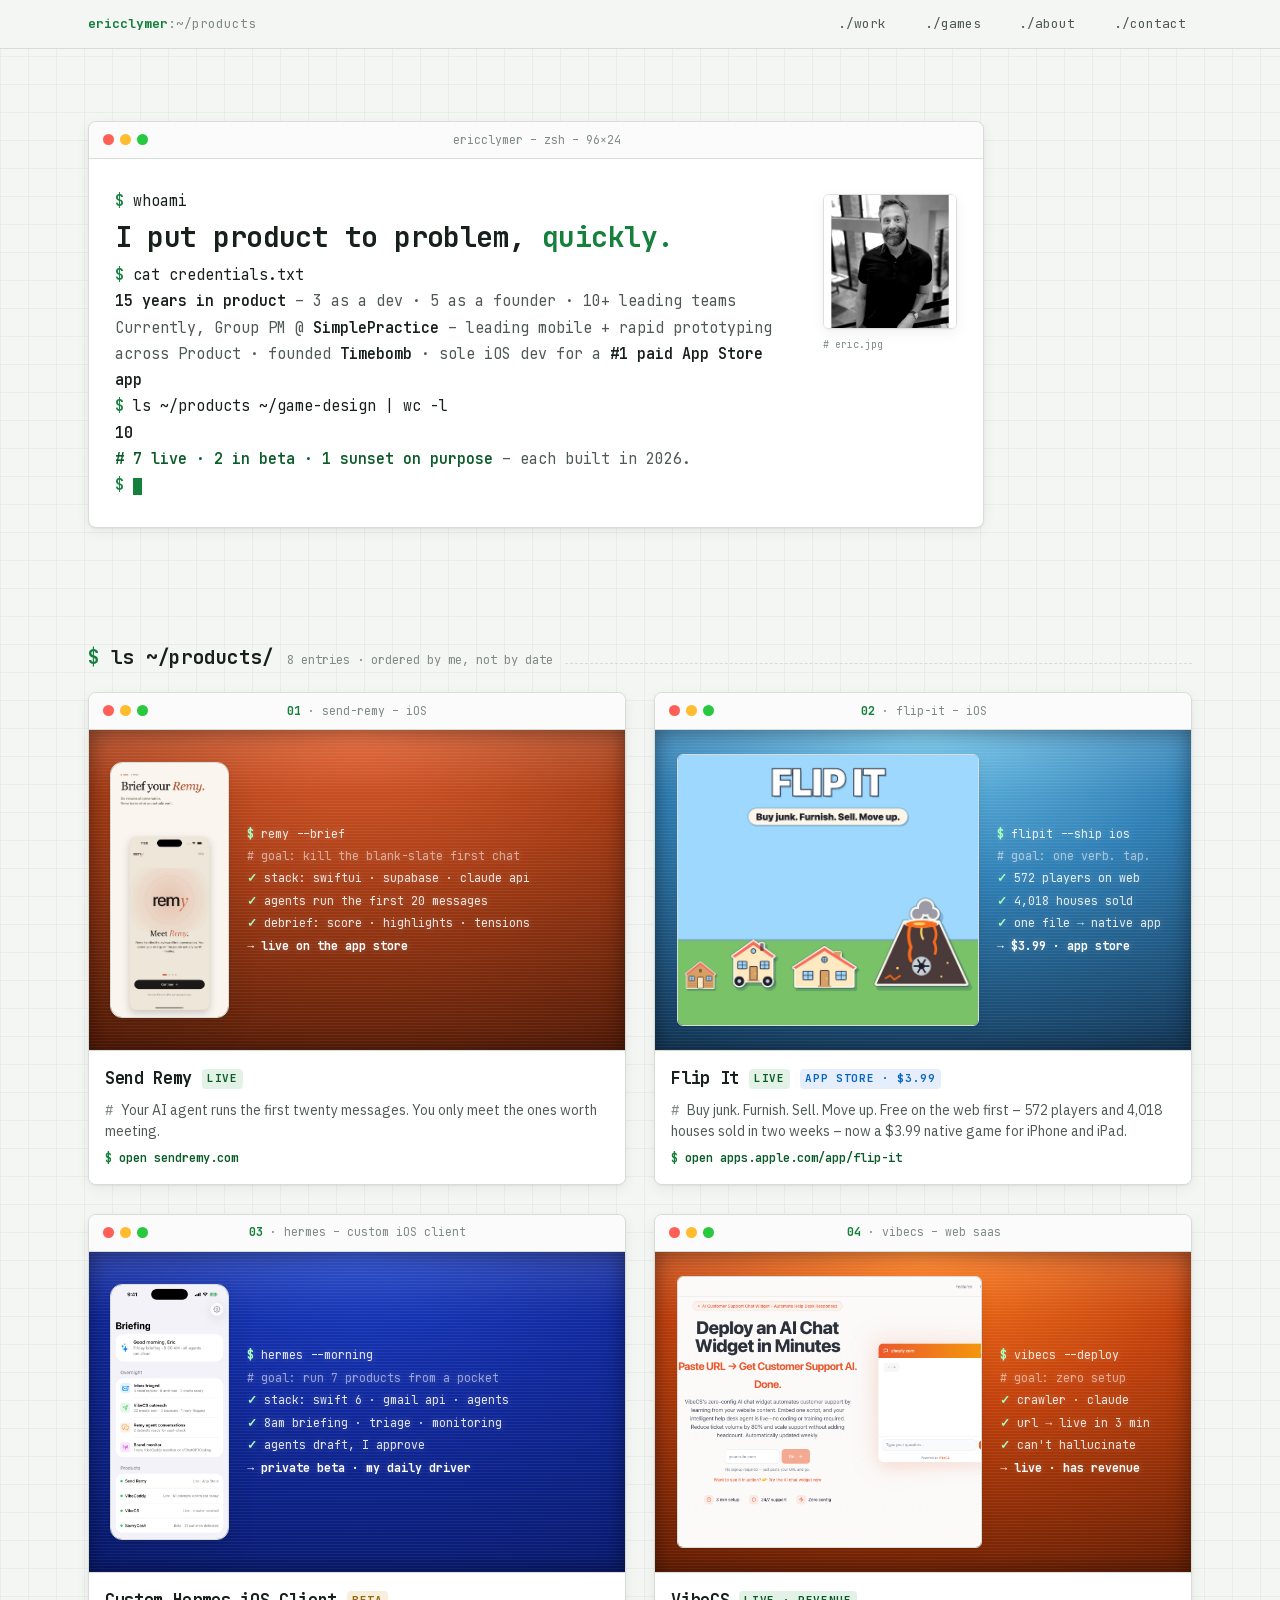
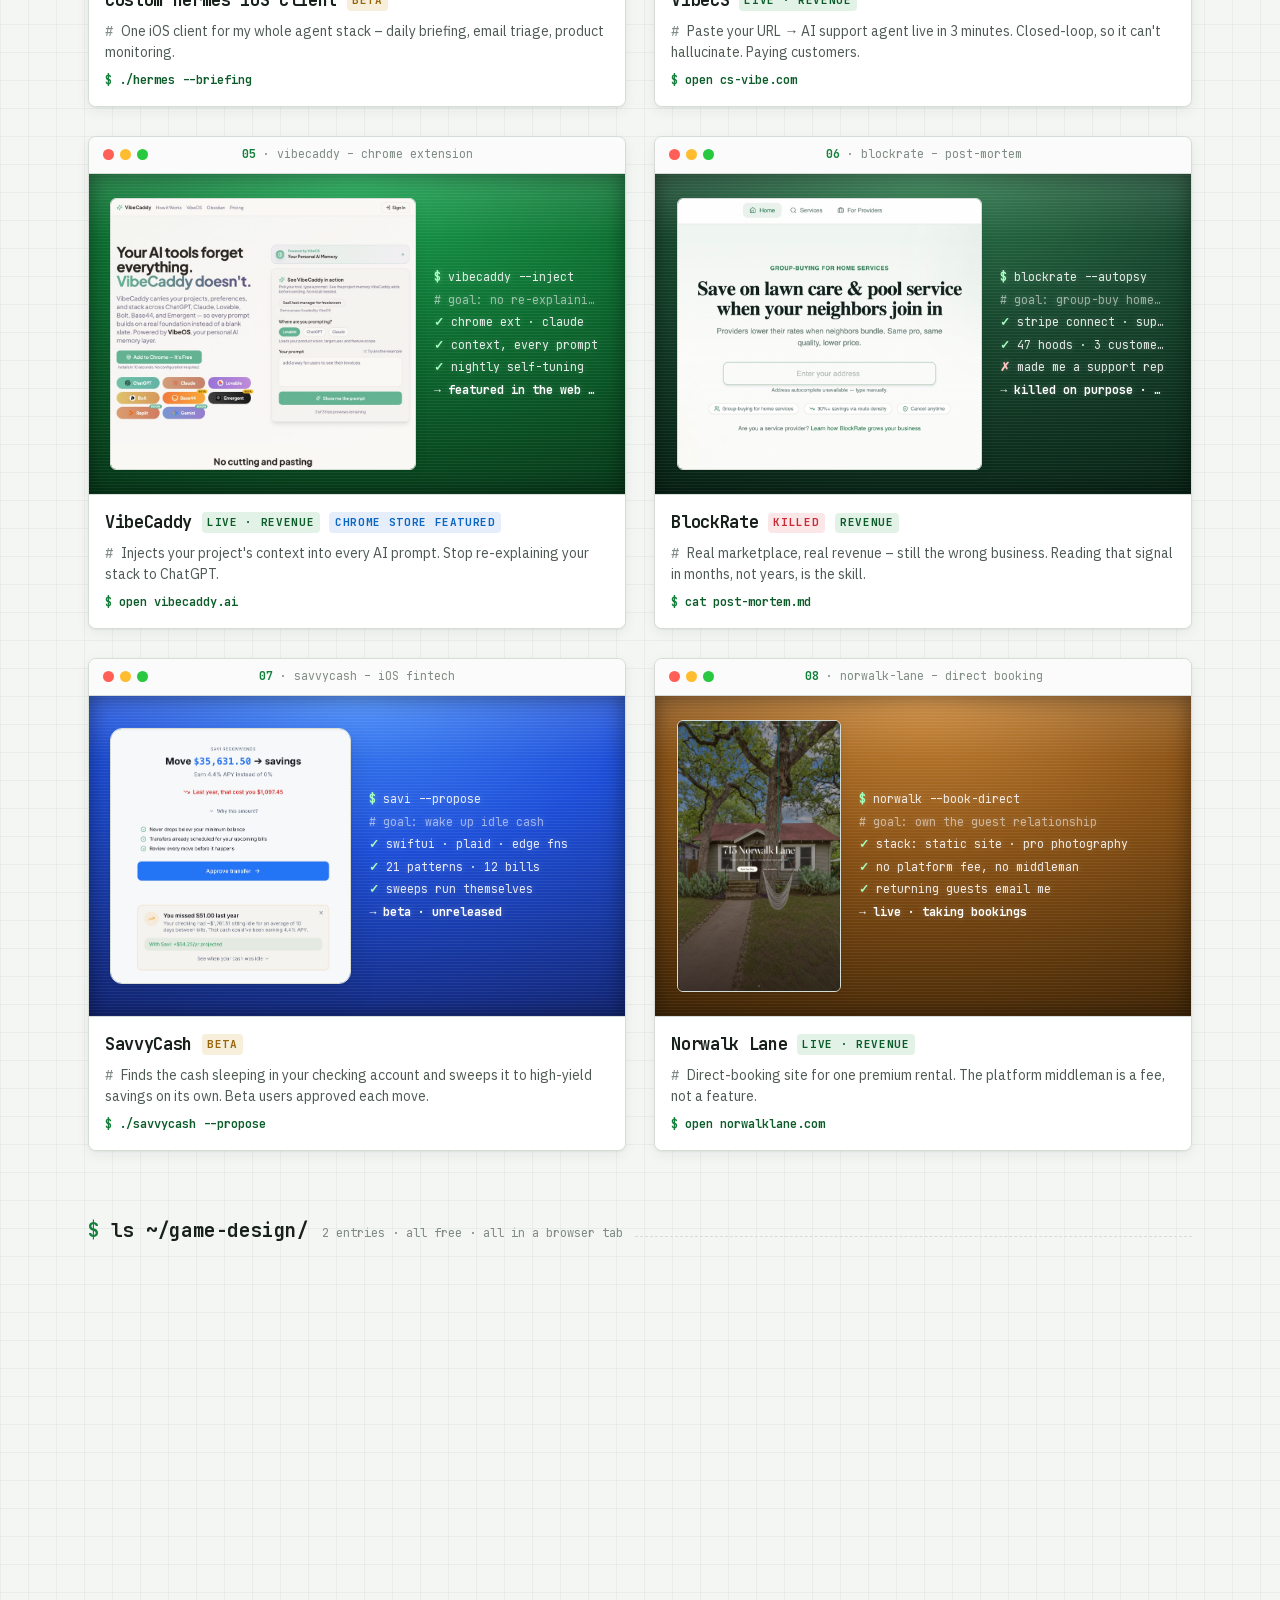
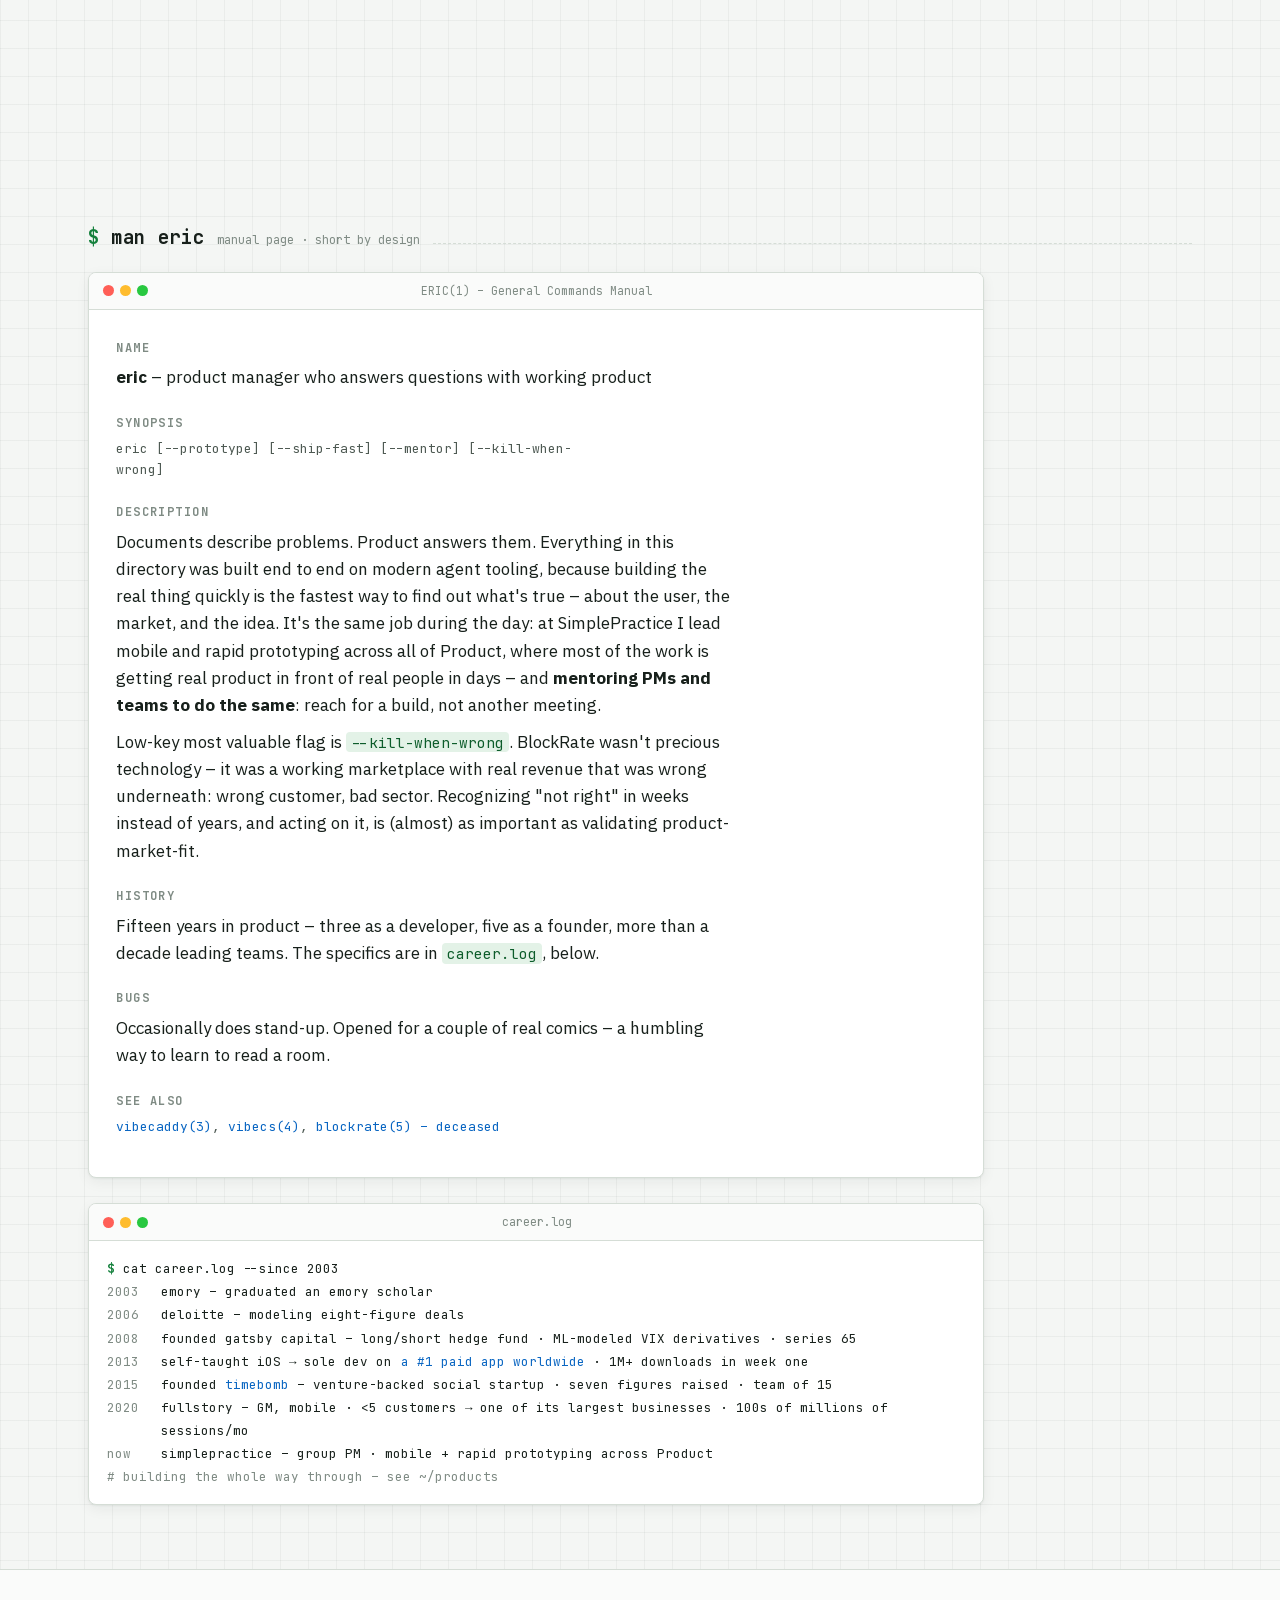
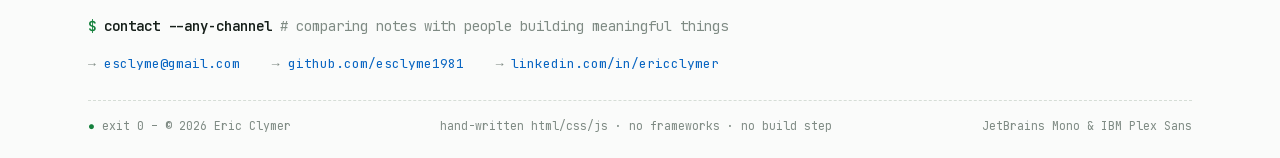
==== commit 92ce8604: "Flip It ships to the App Store: move it into ~/products at 02 - index: flip-it card now leads with t" ====
--- a/index.html
+++ b/index.html
@@ -4,7 +4,7 @@
   <meta charset="UTF-8">
   <meta name="viewport" content="width=device-width, initial-scale=1.0">
   <title>Eric Clymer – PM Who Ships</title>
-  <meta name="description" content="Ten real products, shipped fast: iOS apps, three browser games, Chrome extensions, SaaS. Four with revenue. One sunset on purpose.">
+  <meta name="description" content="Ten real products, shipped fast: iOS apps and games, browser games, Chrome extensions, SaaS. Four with revenue. One sunset on purpose.">
   <meta property="og:title" content="Eric Clymer – PM Who Ships">
   <meta property="og:description" content="Ten real products, shipped fast. Four with revenue. One sunset on purpose.">
   <meta property="og:type" content="website">
@@ -56,11 +56,10 @@
   <section id="work" class="container">
     <div class="sec-head">
       <h2>ls ~/products/</h2>
-      <span class="note">7 entries · ordered by me, not by date</span>
+      <span class="note">8 entries · ordered by me, not by date</span>
     </div>
 
     <div class="proj-grid">
-
       <!-- 01 send-remy -->
       <a class="proj win reveal" href="projects/send-remy.html">
         <span class="win-bar"><span class="dots"><i></i><i></i><i></i></span><span class="title"><span class="idx">01</span> · send-remy – iOS</span><span class="spacer"></span></span>
@@ -81,10 +80,29 @@
           <span class="open">open sendremy.com</span>
         </span>
       </a>
-
-      <!-- 02 hermes -->
+      <!-- 02 flip-it -->
+      <a class="proj win reveal" href="projects/flipit.html">
+        <span class="win-bar"><span class="dots"><i></i><i></i><i></i></span><span class="title"><span class="idx">02</span> · flip-it – iOS</span><span class="spacer"></span></span>
+        <span class="collage crt-sky">
+          <img class="shot-site" src="assets/screenshots/flipit-appstore.jpg" alt="Flip It on the App Store – buy junk, furnish, sell, move up" loading="lazy">
+          <span class="pane">
+            <span class="ln prompt">flipit --ship ios</span>
+            <span class="ln cmt"># goal: one verb. tap.</span>
+            <span class="ln ok">572 players on web</span>
+            <span class="ln ok">4,018 houses sold</span>
+            <span class="ln ok">one file → native app</span>
+            <span class="ln hl">→ $3.99 · app store</span>
+          </span>
+        </span>
+        <span class="proj-meta">
+          <span class="name-row"><h3>Flip It</h3><span class="tag tag-live">LIVE</span><span class="tag tag-featured">APP STORE · $3.99</span></span>
+          <p class="hook">Buy junk. Furnish. Sell. Move up. Free on the web first – 572 players and 4,018 houses sold in two weeks – now a $3.99 native game for iPhone and iPad.</p>
+          <span class="open">open apps.apple.com/app/flip-it</span>
+        </span>
+      </a>
+      <!-- 03 hermes -->
       <a class="proj win reveal" href="projects/hermes.html">
-        <span class="win-bar"><span class="dots"><i></i><i></i><i></i></span><span class="title"><span class="idx">02</span> · hermes – custom iOS client</span><span class="spacer"></span></span>
+        <span class="win-bar"><span class="dots"><i></i><i></i><i></i></span><span class="title"><span class="idx">03</span> · hermes – custom iOS client</span><span class="spacer"></span></span>
         <span class="collage phone-primary">
           <img class="shot-phone" src="assets/screenshots/hermes-briefing.jpg" alt="Hermes – daily briefing" loading="lazy">
           <span class="pane">
@@ -102,10 +120,9 @@
           <span class="open">./hermes --briefing</span>
         </span>
       </a>
-
-      <!-- 03 vibecs -->
+      <!-- 04 vibecs -->
       <a class="proj win reveal" href="projects/vibecs.html">
-        <span class="win-bar"><span class="dots"><i></i><i></i><i></i></span><span class="title"><span class="idx">03</span> · vibecs – web saas</span><span class="spacer"></span></span>
+        <span class="win-bar"><span class="dots"><i></i><i></i><i></i></span><span class="title"><span class="idx">04</span> · vibecs – web saas</span><span class="spacer"></span></span>
         <span class="collage crt-orange">
           <img class="shot-site" src="assets/screenshots/vibecs-desktop.png" alt="VibeCS landing page – above the fold" loading="lazy">
           <span class="pane">
@@ -123,10 +140,9 @@
           <span class="open">open cs-vibe.com</span>
         </span>
       </a>
-
-      <!-- 04 vibecaddy -->
+      <!-- 05 vibecaddy -->
       <a class="proj win reveal" href="projects/vibecaddy.html">
-        <span class="win-bar"><span class="dots"><i></i><i></i><i></i></span><span class="title"><span class="idx">04</span> · vibecaddy – chrome extension</span><span class="spacer"></span></span>
+        <span class="win-bar"><span class="dots"><i></i><i></i><i></i></span><span class="title"><span class="idx">05</span> · vibecaddy – chrome extension</span><span class="spacer"></span></span>
         <span class="collage crt-green">
           <img class="shot-site" src="assets/screenshots/vibecaddy-desktop.jpg" alt="VibeCaddy landing page – above the fold" loading="lazy">
           <span class="pane">
@@ -144,10 +160,9 @@
           <span class="open">open vibecaddy.ai</span>
         </span>
       </a>
-
-      <!-- 05 blockrate -->
+      <!-- 06 blockrate -->
       <a class="proj win reveal" href="projects/blockrate.html">
-        <span class="win-bar"><span class="dots"><i></i><i></i><i></i></span><span class="title"><span class="idx">05</span> · blockrate – post-mortem</span><span class="spacer"></span></span>
+        <span class="win-bar"><span class="dots"><i></i><i></i><i></i></span><span class="title"><span class="idx">06</span> · blockrate – post-mortem</span><span class="spacer"></span></span>
         <span class="collage crt-pine">
           <img class="shot-site" src="assets/screenshots/blockrate-web.jpg" alt="BlockRate landing page – group-buying for home services" loading="lazy">
           <span class="pane">
@@ -165,10 +180,9 @@
           <span class="open">cat post-mortem.md</span>
         </span>
       </a>
-
-      <!-- 06 savvycash -->
+      <!-- 07 savvycash -->
       <a class="proj win reveal" href="projects/savvycash.html">
-        <span class="win-bar"><span class="dots"><i></i><i></i><i></i></span><span class="title"><span class="idx">06</span> · savvycash – iOS fintech</span><span class="spacer"></span></span>
+        <span class="win-bar"><span class="dots"><i></i><i></i><i></i></span><span class="title"><span class="idx">07</span> · savvycash – iOS fintech</span><span class="spacer"></span></span>
         <span class="collage phone-primary crt-azure">
           <img class="shot-phone" src="assets/screenshots/savvycash-web.jpg" alt="SavvyCash – Savi recommends a sweep to savings" loading="lazy">
           <span class="pane">
@@ -186,10 +200,9 @@
           <span class="open">./savvycash --propose</span>
         </span>
       </a>
-
-      <!-- 07 norwalk -->
+      <!-- 08 norwalk -->
       <a class="proj win reveal" href="projects/norwalk-rental.html">
-        <span class="win-bar"><span class="dots"><i></i><i></i><i></i></span><span class="title"><span class="idx">07</span> · norwalk-lane – direct booking</span><span class="spacer"></span></span>
+        <span class="win-bar"><span class="dots"><i></i><i></i><i></i></span><span class="title"><span class="idx">08</span> · norwalk-lane – direct booking</span><span class="spacer"></span></span>
         <span class="collage crt-amber">
           <img class="shot-site" src="assets/screenshots/norwalklane-tall.jpg" alt="Norwalk Lane booking site – full site" loading="lazy">
           <span class="pane">
@@ -207,40 +220,17 @@
           <span class="open">open norwalklane.com</span>
         </span>
       </a>
-
     </div>
 
     <div class="sec-head" id="games">
       <h2>ls ~/game-design/</h2>
-      <span class="note">3 entries · all free · all in a browser tab</span>
+      <span class="note">2 entries · all free · all in a browser tab</span>
     </div>
 
     <div class="proj-grid">
-
-      <!-- 01 flip-it -->
-      <a class="proj win reveal" href="projects/flipit.html">
-        <span class="win-bar"><span class="dots"><i></i><i></i><i></i></span><span class="title"><span class="idx">01</span> · flip-it – browser game</span><span class="spacer"></span></span>
-        <span class="collage crt-sky">
-          <img class="shot-site" src="assets/screenshots/flipit-cover.jpg" alt="Flip to Infinity – cover art: buy junk, furnish, sell, move up" loading="lazy">
-          <span class="pane">
-            <span class="ln prompt">flipit --launch</span>
-            <span class="ln cmt"># goal: one verb. tap.</span>
-            <span class="ln ok">one file · zero deps</span>
-            <span class="ln ok">214 players in 24h</span>
-            <span class="ln ok">1,269 houses sold</span>
-            <span class="ln hl">→ free on itch.io</span>
-          </span>
-        </span>
-        <span class="proj-meta">
-          <span class="name-row"><h3>Flip It</h3><span class="tag tag-live">LIVE</span><span class="tag tag-free">FREE</span><span class="tag tag-featured">214 PLAYERS · DAY ONE</span></span>
-          <p class="hook">Buy junk. Furnish. Sell. Move up. A tap-only house-flipping game – 214 players and 1,269 houses sold in its first 24 hours.</p>
-          <span class="open">open esclyme.itch.io/flip-it</span>
-        </span>
-      </a>
-
-      <!-- 02 stackers -->
+      <!-- 01 stackers -->
       <a class="proj win reveal" href="projects/stackers.html">
-        <span class="win-bar"><span class="dots"><i></i><i></i><i></i></span><span class="title"><span class="idx">02</span> · stackers – browser game</span><span class="spacer"></span></span>
+        <span class="win-bar"><span class="dots"><i></i><i></i><i></i></span><span class="title"><span class="idx">01</span> · stackers – browser game</span><span class="spacer"></span></span>
         <span class="collage crt-steel">
           <img class="shot-site" src="assets/screenshots/stackers-cover.jpg" alt="Stackers – cover art, the smelter stack at night" loading="lazy">
           <span class="pane">
@@ -258,10 +248,9 @@
           <span class="open">open esclyme.itch.io/stackers</span>
         </span>
       </a>
-
-      <!-- 03 drop-in -->
+      <!-- 02 drop-in -->
       <a class="proj win reveal" href="projects/dropin.html">
-        <span class="win-bar"><span class="dots"><i></i><i></i><i></i></span><span class="title"><span class="idx">03</span> · drop-in – browser game</span><span class="spacer"></span></span>
+        <span class="win-bar"><span class="dots"><i></i><i></i><i></i></span><span class="title"><span class="idx">02</span> · drop-in – browser game</span><span class="spacer"></span></span>
         <span class="collage crt-indigo">
           <img class="shot-site" src="assets/screenshots/dropin-web.jpg" alt="Drop In gameplay – the park with a ferris wheel and open extraction gates" loading="lazy">
           <span class="pane">
@@ -279,7 +268,6 @@
           <span class="open">open dropin.fly.dev</span>
         </span>
       </a>
-
     </div>
 
     <!-- ================= About ================= -->
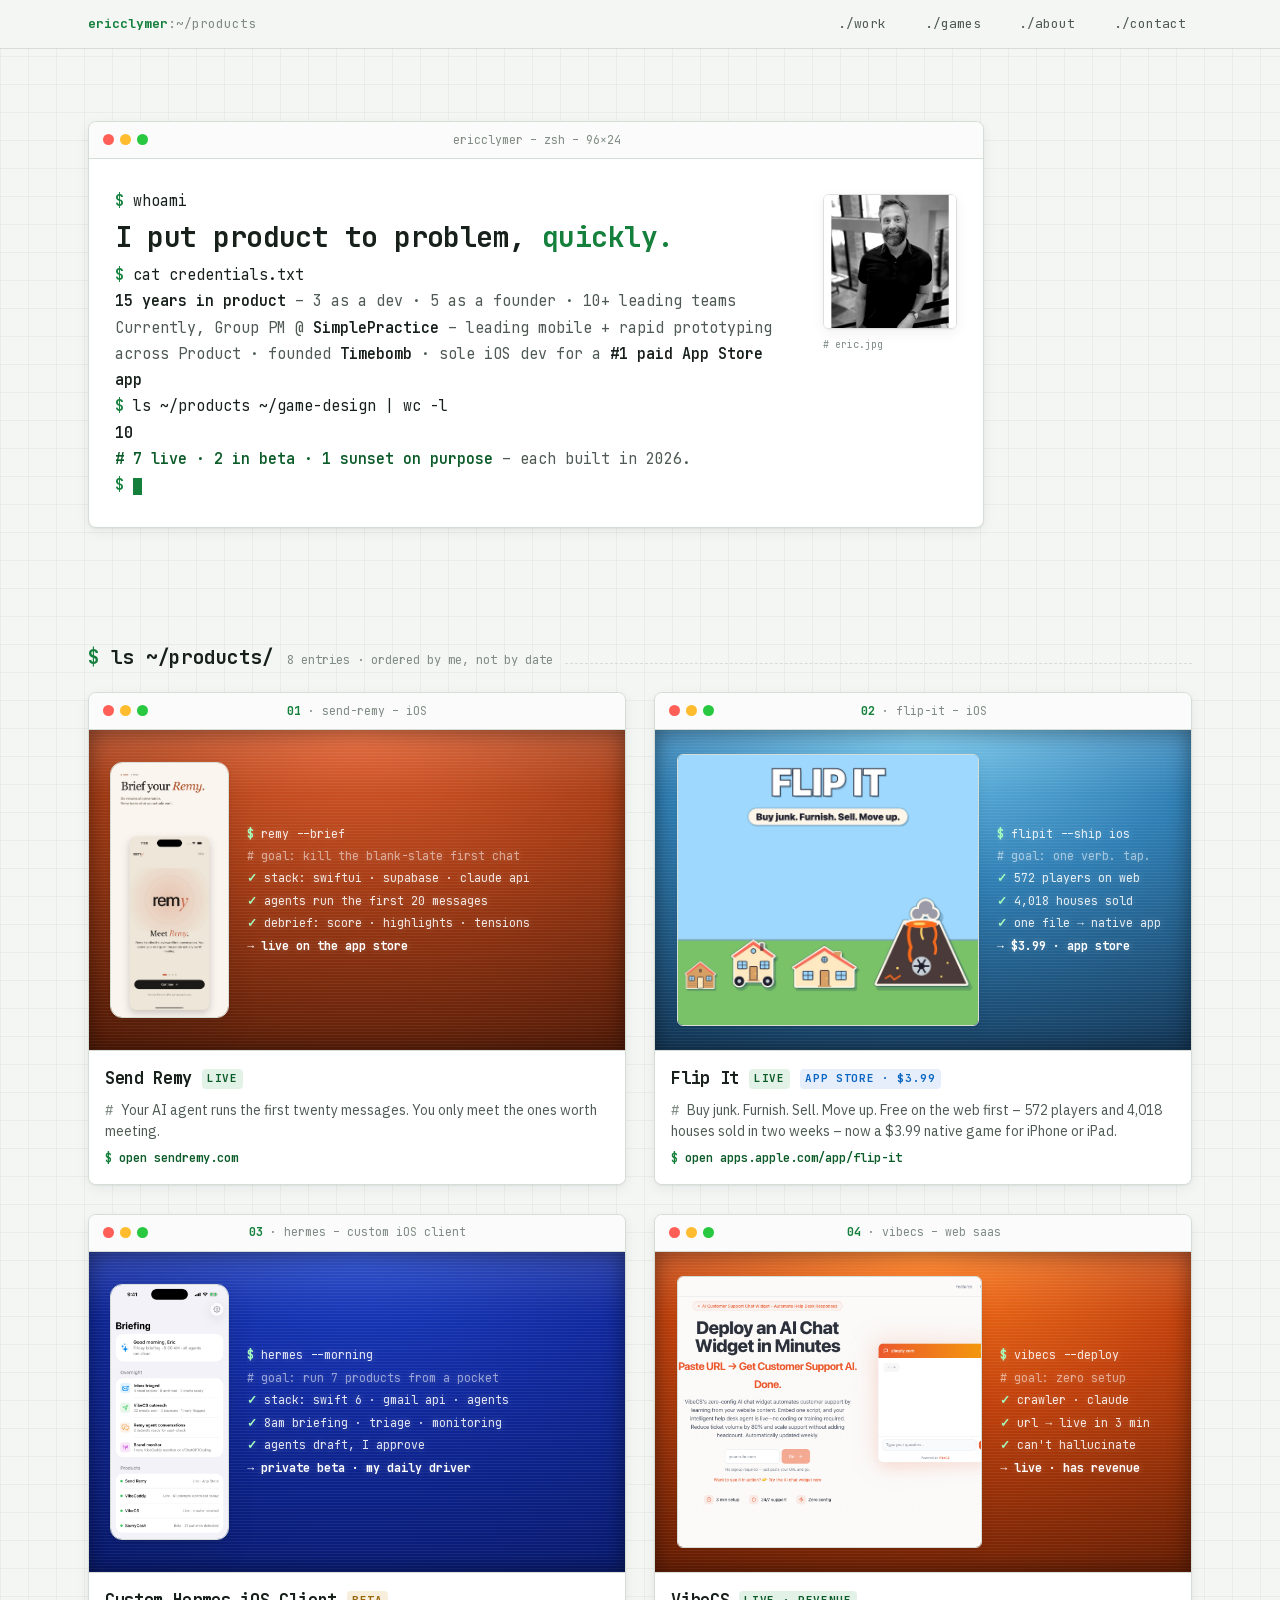
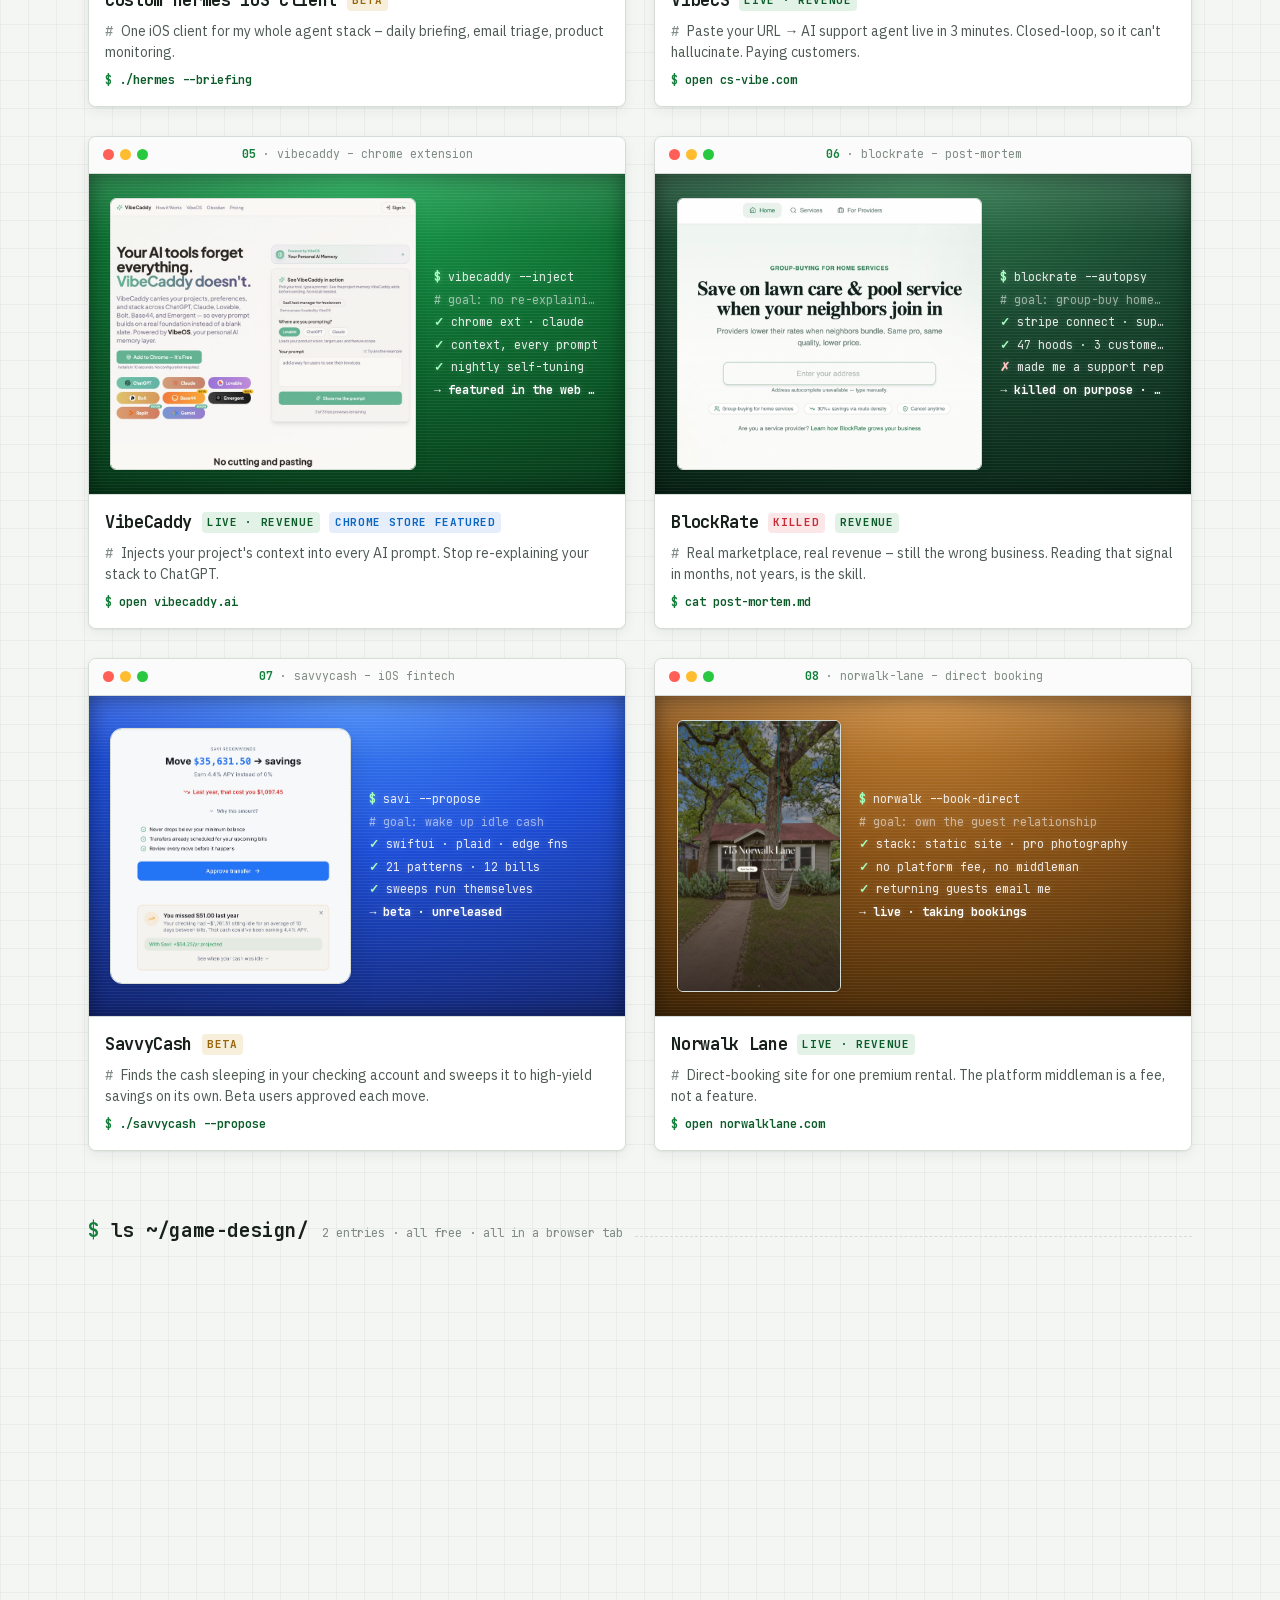
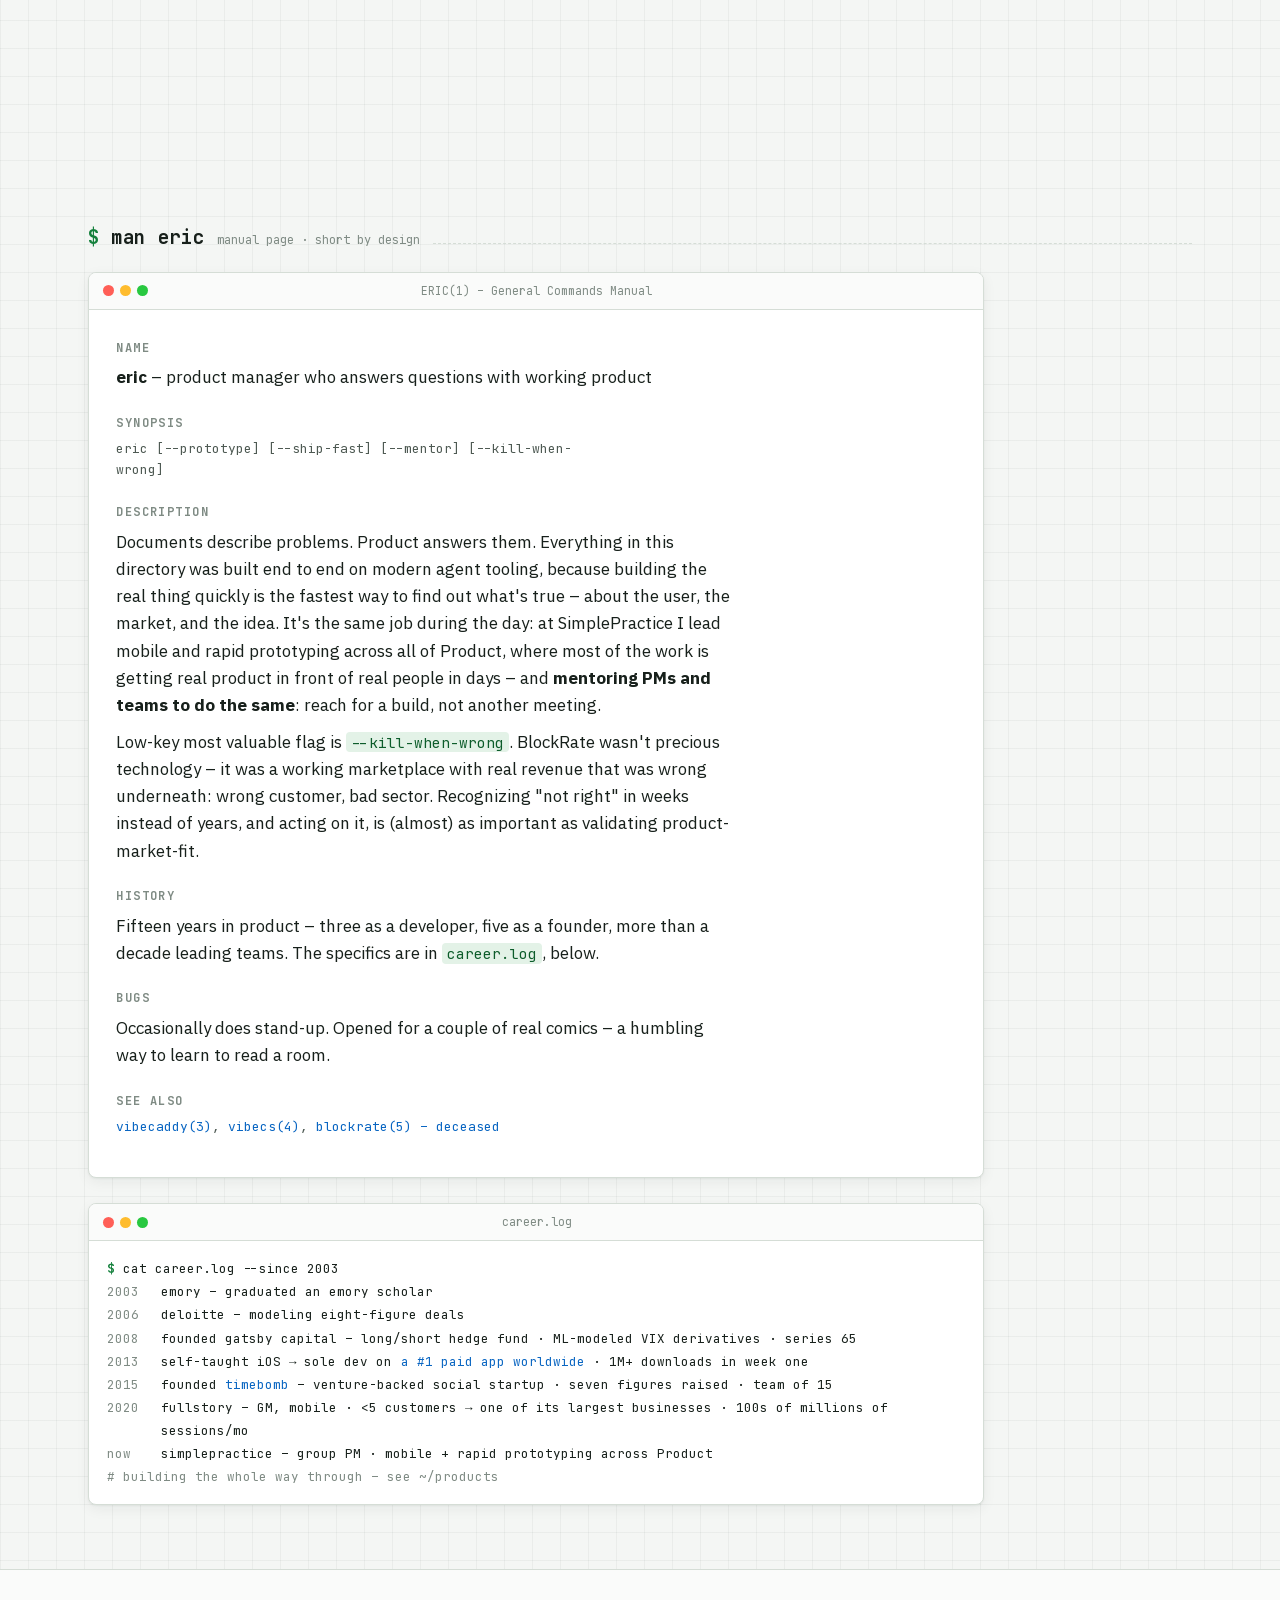
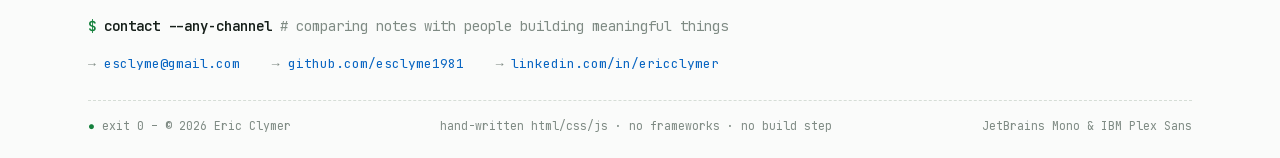
==== commit 31f08f72: "Flip It: iPhone or iPad Co-Authored-By: Claude Opus 5 <noreply@anthropic.com>" ====
--- a/index.html
+++ b/index.html
@@ -96,7 +96,7 @@
         </span>
         <span class="proj-meta">
           <span class="name-row"><h3>Flip It</h3><span class="tag tag-live">LIVE</span><span class="tag tag-featured">APP STORE · $3.99</span></span>
-          <p class="hook">Buy junk. Furnish. Sell. Move up. Free on the web first – 572 players and 4,018 houses sold in two weeks – now a $3.99 native game for iPhone and iPad.</p>
+          <p class="hook">Buy junk. Furnish. Sell. Move up. Free on the web first – 572 players and 4,018 houses sold in two weeks – now a $3.99 native game for iPhone or iPad.</p>
           <span class="open">open apps.apple.com/app/flip-it</span>
         </span>
       </a>
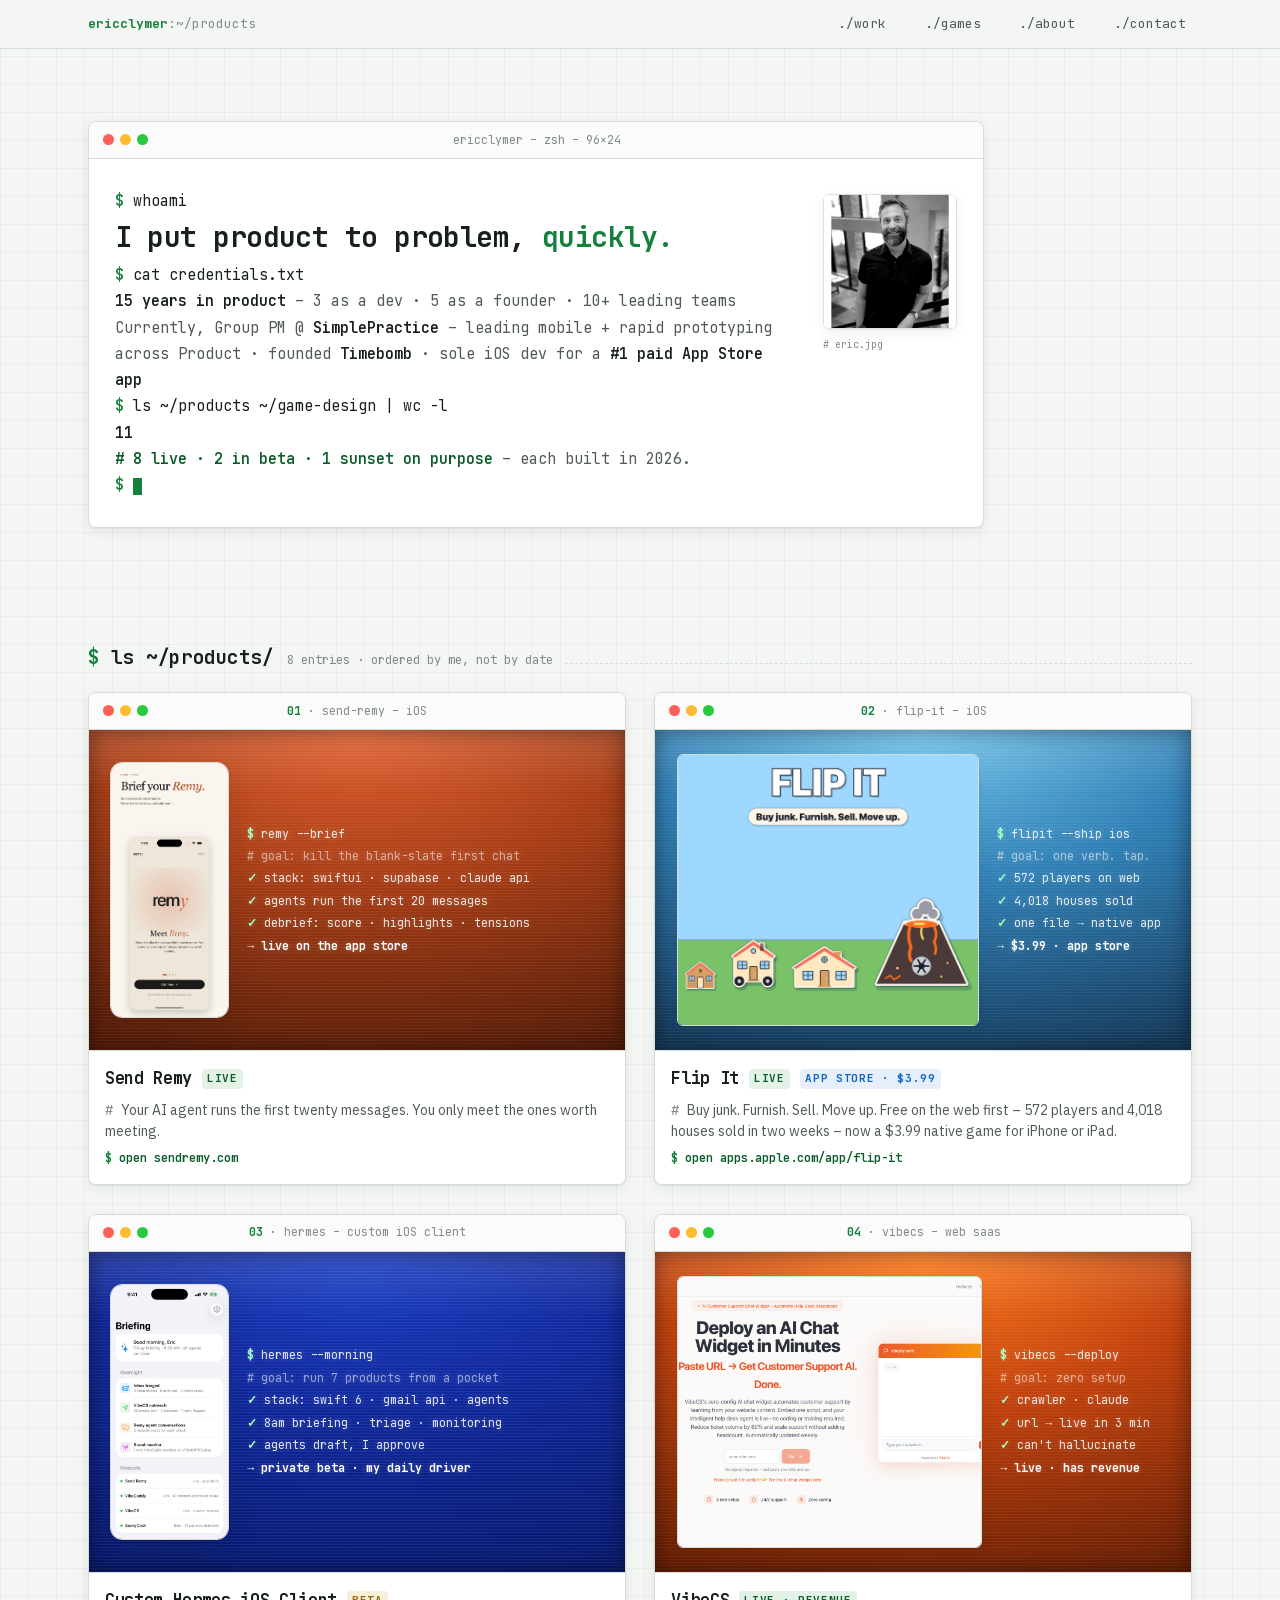
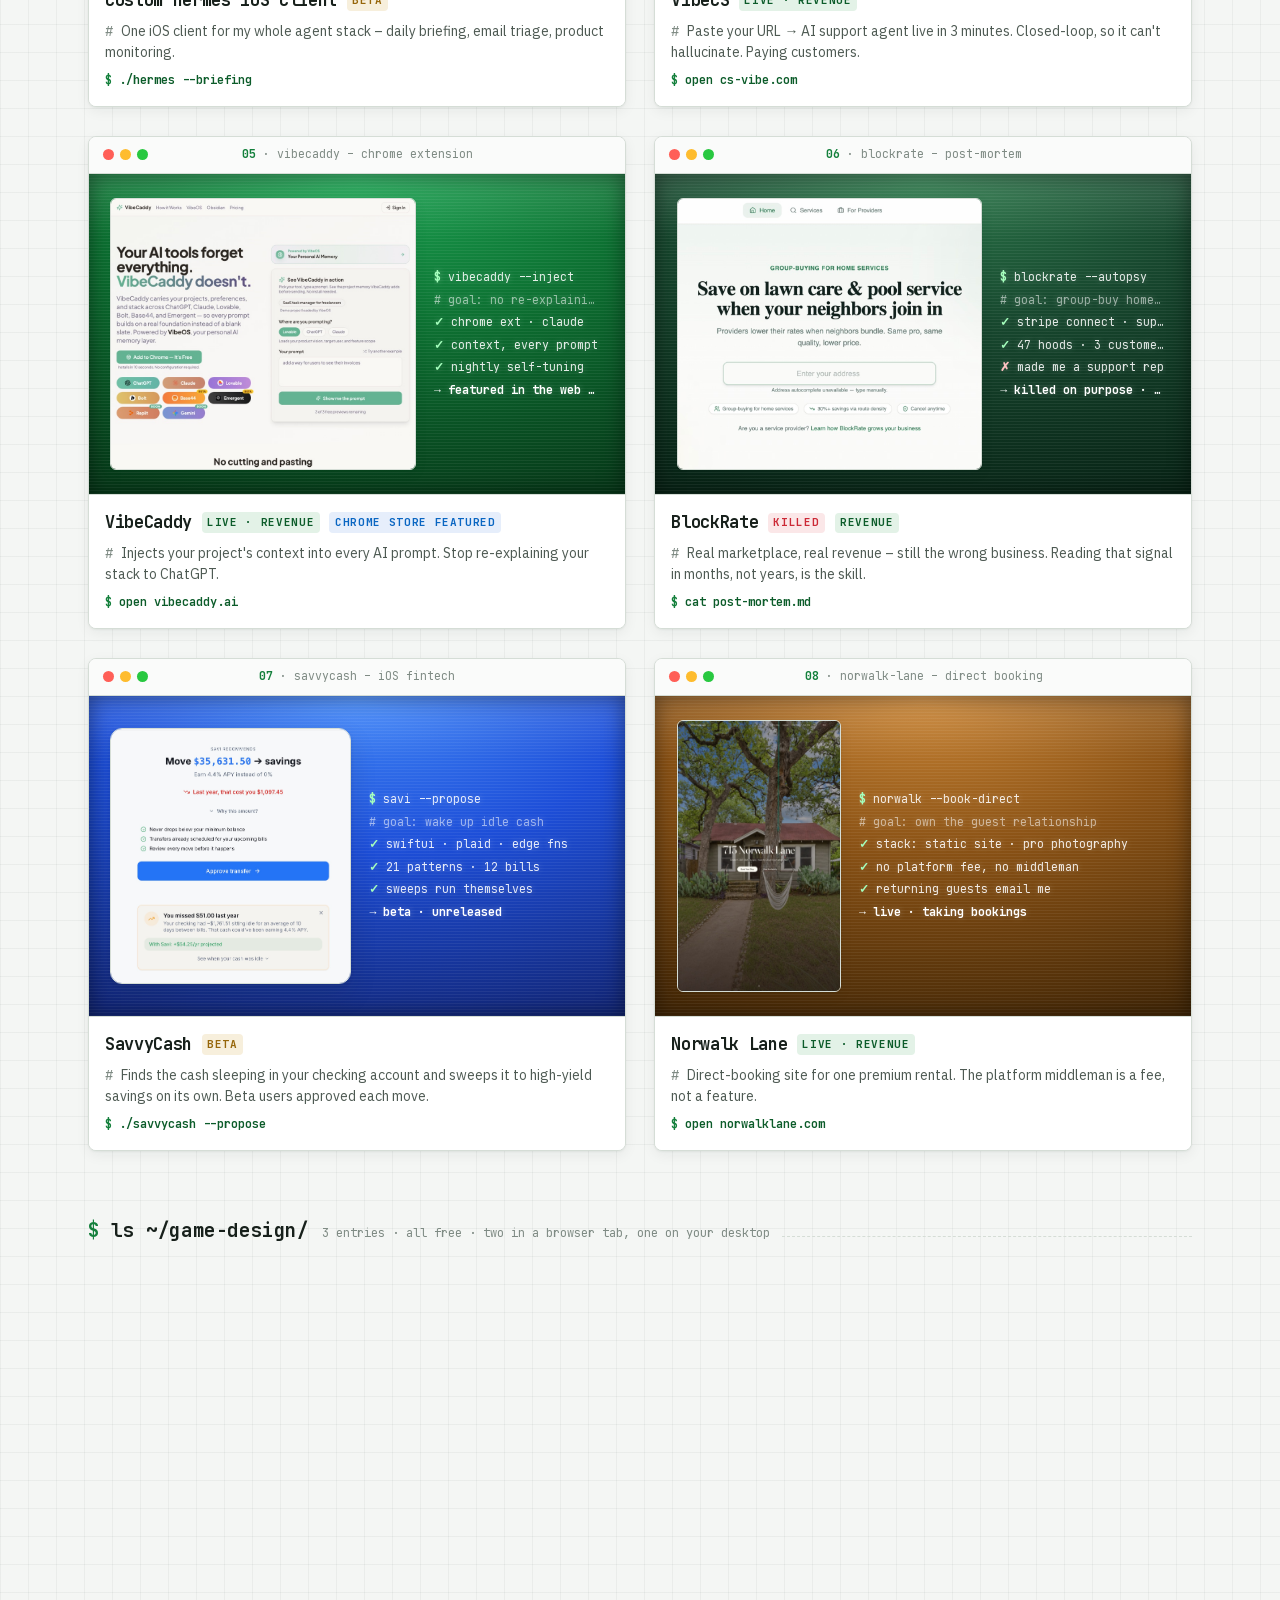
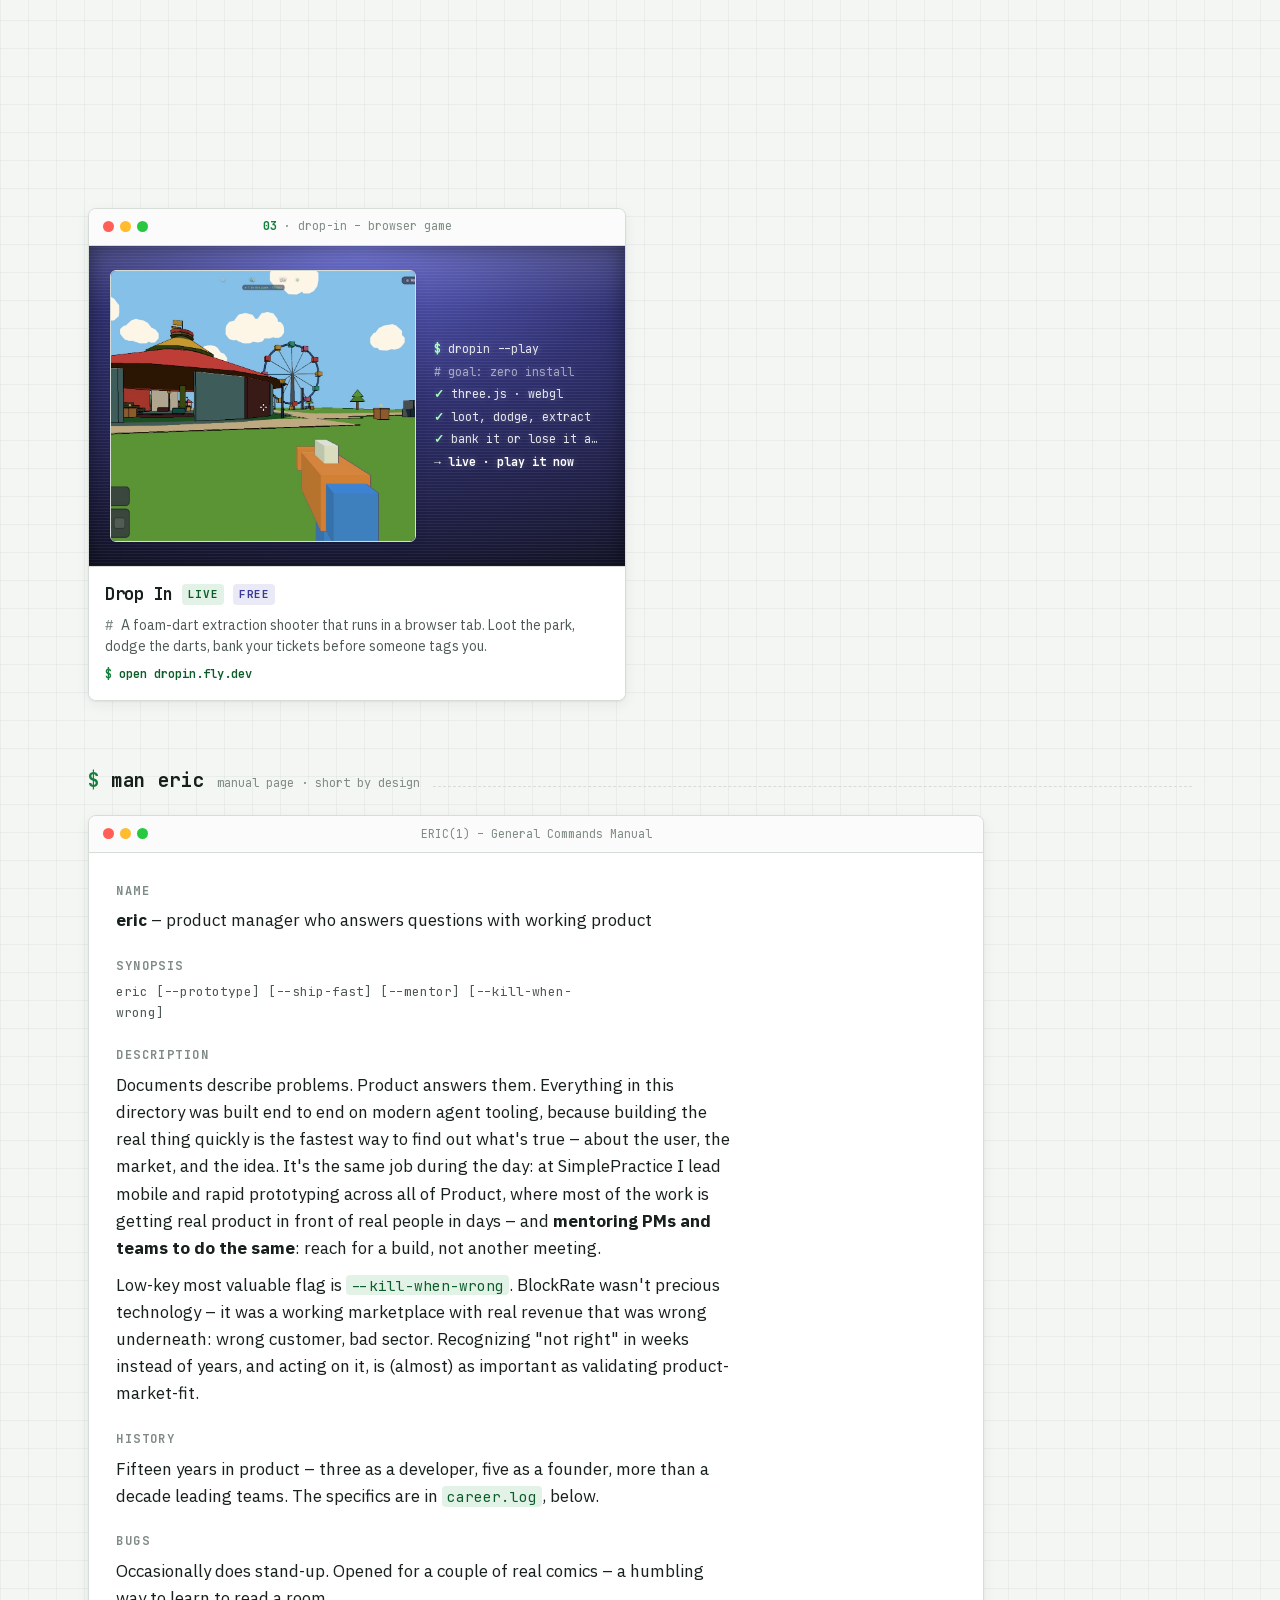
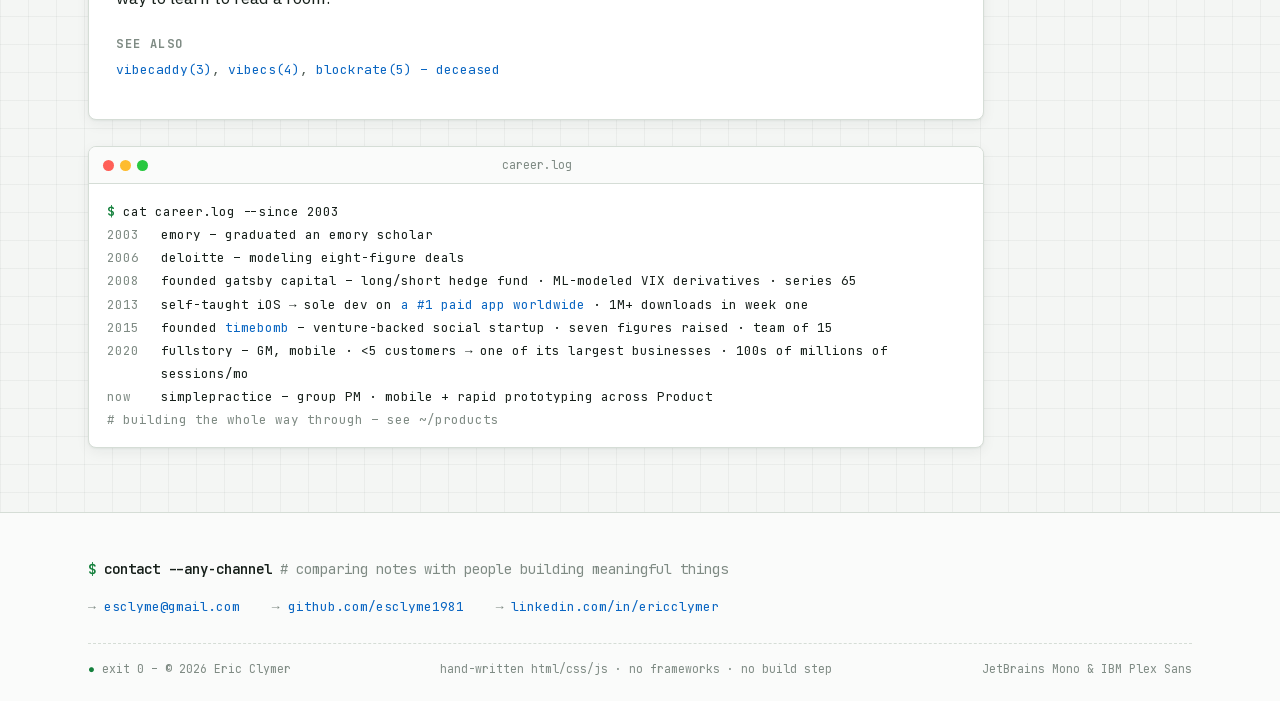
==== commit 4644ee2f: "Add Rustfall at ~/game-design 01 - index: rustfall card (crt-dust, cover art, LIVE · FREE PREVIEW); " ====
--- a/index.html
+++ b/index.html
@@ -4,9 +4,9 @@
   <meta charset="UTF-8">
   <meta name="viewport" content="width=device-width, initial-scale=1.0">
   <title>Eric Clymer – PM Who Ships</title>
-  <meta name="description" content="Ten real products, shipped fast: iOS apps and games, browser games, Chrome extensions, SaaS. Four with revenue. One sunset on purpose.">
+  <meta name="description" content="Eleven real products, shipped fast: iOS apps and games, browser and desktop games, Chrome extensions, SaaS. Four with revenue. One sunset on purpose.">
   <meta property="og:title" content="Eric Clymer – PM Who Ships">
-  <meta property="og:description" content="Ten real products, shipped fast. Four with revenue. One sunset on purpose.">
+  <meta property="og:description" content="Eleven real products, shipped fast. Four with revenue. One sunset on purpose.">
   <meta property="og:type" content="website">
   <meta property="og:image" content="https://esclyme1981.github.io/PortfolioSite/assets/og-image.png">
   <meta name="twitter:card" content="summary_large_image">
@@ -40,8 +40,8 @@
           <span class="ln out fade f2"><strong>15 years in product</strong> – 3 as a dev · 5 as a founder · 10+ leading teams</span>
           <span class="ln out fade f2">Currently, Group PM @ <strong>SimplePractice</strong> – leading mobile + rapid prototyping across Product · founded <strong>Timebomb</strong> · sole iOS dev for a <strong>#1 paid App&nbsp;Store app</strong></span>
           <span class="ln prompt"><span class="typed t3">ls ~/products ~/game-design | wc -l</span></span>
-          <span class="ln out fade f3"><strong>10</strong></span>
-          <span class="ln out fade f4"><em># 7 live · 2 in beta · 1 sunset on purpose</em> – each built in 2026.</span>
+          <span class="ln out fade f3"><strong>11</strong></span>
+          <span class="ln out fade f4"><em># 8 live · 2 in beta · 1 sunset on purpose</em> – each built in 2026.</span>
           <span class="ln prompt fade f4"><span class="cursor"></span></span>
         </div>
         <figure class="headshot fade f1">
@@ -224,13 +224,33 @@
 
     <div class="sec-head" id="games">
       <h2>ls ~/game-design/</h2>
-      <span class="note">2 entries · all free · all in a browser tab</span>
+      <span class="note">3 entries · all free · two in a browser tab, one on your desktop</span>
     </div>
 
     <div class="proj-grid">
-      <!-- 01 stackers -->
+      <!-- 01 rustfall -->
+      <a class="proj win reveal" href="projects/rustfall.html">
+        <span class="win-bar"><span class="dots"><i></i><i></i><i></i></span><span class="title"><span class="idx">01</span> · rustfall – desktop game</span><span class="spacer"></span></span>
+        <span class="collage crt-dust">
+          <img class="shot-site" src="assets/screenshots/rustfall-cover.jpg" alt="Rustfall – Ray and the robot pack at dusk" loading="lazy">
+          <span class="pane">
+            <span class="ln prompt">rustfall --preview</span>
+            <span class="ln cmt"># goal: no art team</span>
+            <span class="ln ok">godot · blender py</span>
+            <span class="ln ok">20 robots, all code</span>
+            <span class="ln ok">600+ headless checks</span>
+            <span class="ln hl">→ free on itch.io</span>
+          </span>
+        </span>
+        <span class="proj-meta">
+          <span class="name-row"><h3>Rustfall</h3><span class="tag tag-live">LIVE</span><span class="tag tag-free">FREE PREVIEW</span></span>
+          <p class="hook">Outfight robot packs, strip a dead basin for parts, and build a home out of its junk. An open-world shooter where every model, texture and robot is generated in code.</p>
+          <span class="open">open esclyme.itch.io/rustfall</span>
+        </span>
+      </a>
+      <!-- 02 stackers -->
       <a class="proj win reveal" href="projects/stackers.html">
-        <span class="win-bar"><span class="dots"><i></i><i></i><i></i></span><span class="title"><span class="idx">01</span> · stackers – browser game</span><span class="spacer"></span></span>
+        <span class="win-bar"><span class="dots"><i></i><i></i><i></i></span><span class="title"><span class="idx">02</span> · stackers – browser game</span><span class="spacer"></span></span>
         <span class="collage crt-steel">
           <img class="shot-site" src="assets/screenshots/stackers-cover.jpg" alt="Stackers – cover art, the smelter stack at night" loading="lazy">
           <span class="pane">
@@ -248,9 +268,9 @@
           <span class="open">open esclyme.itch.io/stackers</span>
         </span>
       </a>
-      <!-- 02 drop-in -->
+      <!-- 03 drop-in -->
       <a class="proj win reveal" href="projects/dropin.html">
-        <span class="win-bar"><span class="dots"><i></i><i></i><i></i></span><span class="title"><span class="idx">02</span> · drop-in – browser game</span><span class="spacer"></span></span>
+        <span class="win-bar"><span class="dots"><i></i><i></i><i></i></span><span class="title"><span class="idx">03</span> · drop-in – browser game</span><span class="spacer"></span></span>
         <span class="collage crt-indigo">
           <img class="shot-site" src="assets/screenshots/dropin-web.jpg" alt="Drop In gameplay – the park with a ferris wheel and open extraction gates" loading="lazy">
           <span class="pane">
--- a/css/style.css
+++ b/css/style.css
@@ -337,6 +337,7 @@
 .crt-indigo { --crt-hi: #5b5fc7; --crt-mid: #2f3070; --crt-lo: #16162e; }  /* drop in */
 .crt-steel  { --crt-hi: #6f7d8c; --crt-mid: #3b4653; --crt-lo: #171c22; }  /* stackers */
 .crt-sky    { --crt-hi: #6fc3ea; --crt-mid: #2f7fb5; --crt-lo: #143a5c; }  /* flip it */
+.crt-dust   { --crt-hi: #a8964f; --crt-mid: #625526; --crt-lo: #2a240e; }  /* rustfall */
 /* the zoomed-out full page — whole capture visible, scaled by height.
    max-width + cover keeps landscape shots from starving their neighbor. */
 .collage .shot-site {
@@ -525,6 +526,7 @@
 .theme-indigo { --accent: #3b3a99; }
 .theme-steel  { --accent: #3f5163; }
 .theme-sky    { --accent: #2f7fb5; }
+.theme-dust   { --accent: #6b5a1f; }
 .case-wrap { padding-top: clamp(1.6rem, 4vw, 2.8rem); }
 .case-head-win { border-top: 3px solid var(--accent, var(--green)); }
 .case-head-win .term { padding-block: 1rem 1.2rem; }
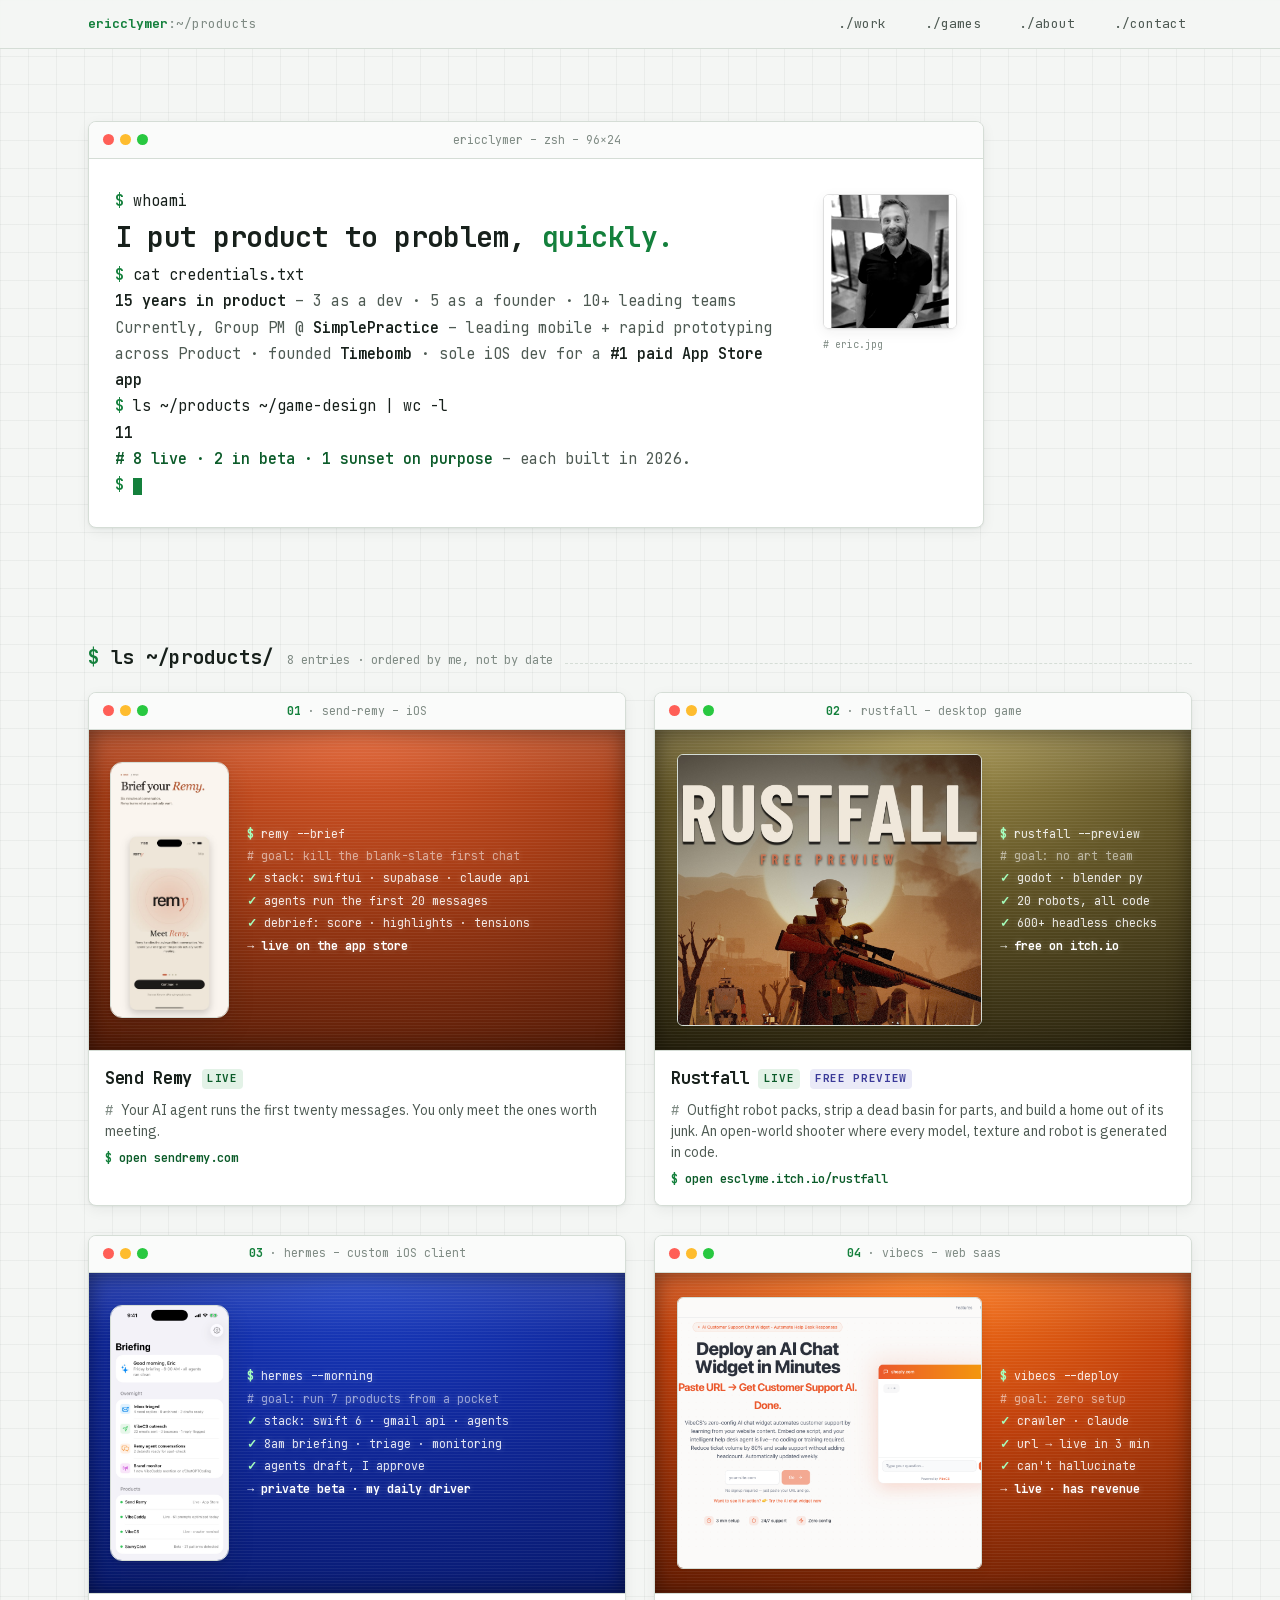
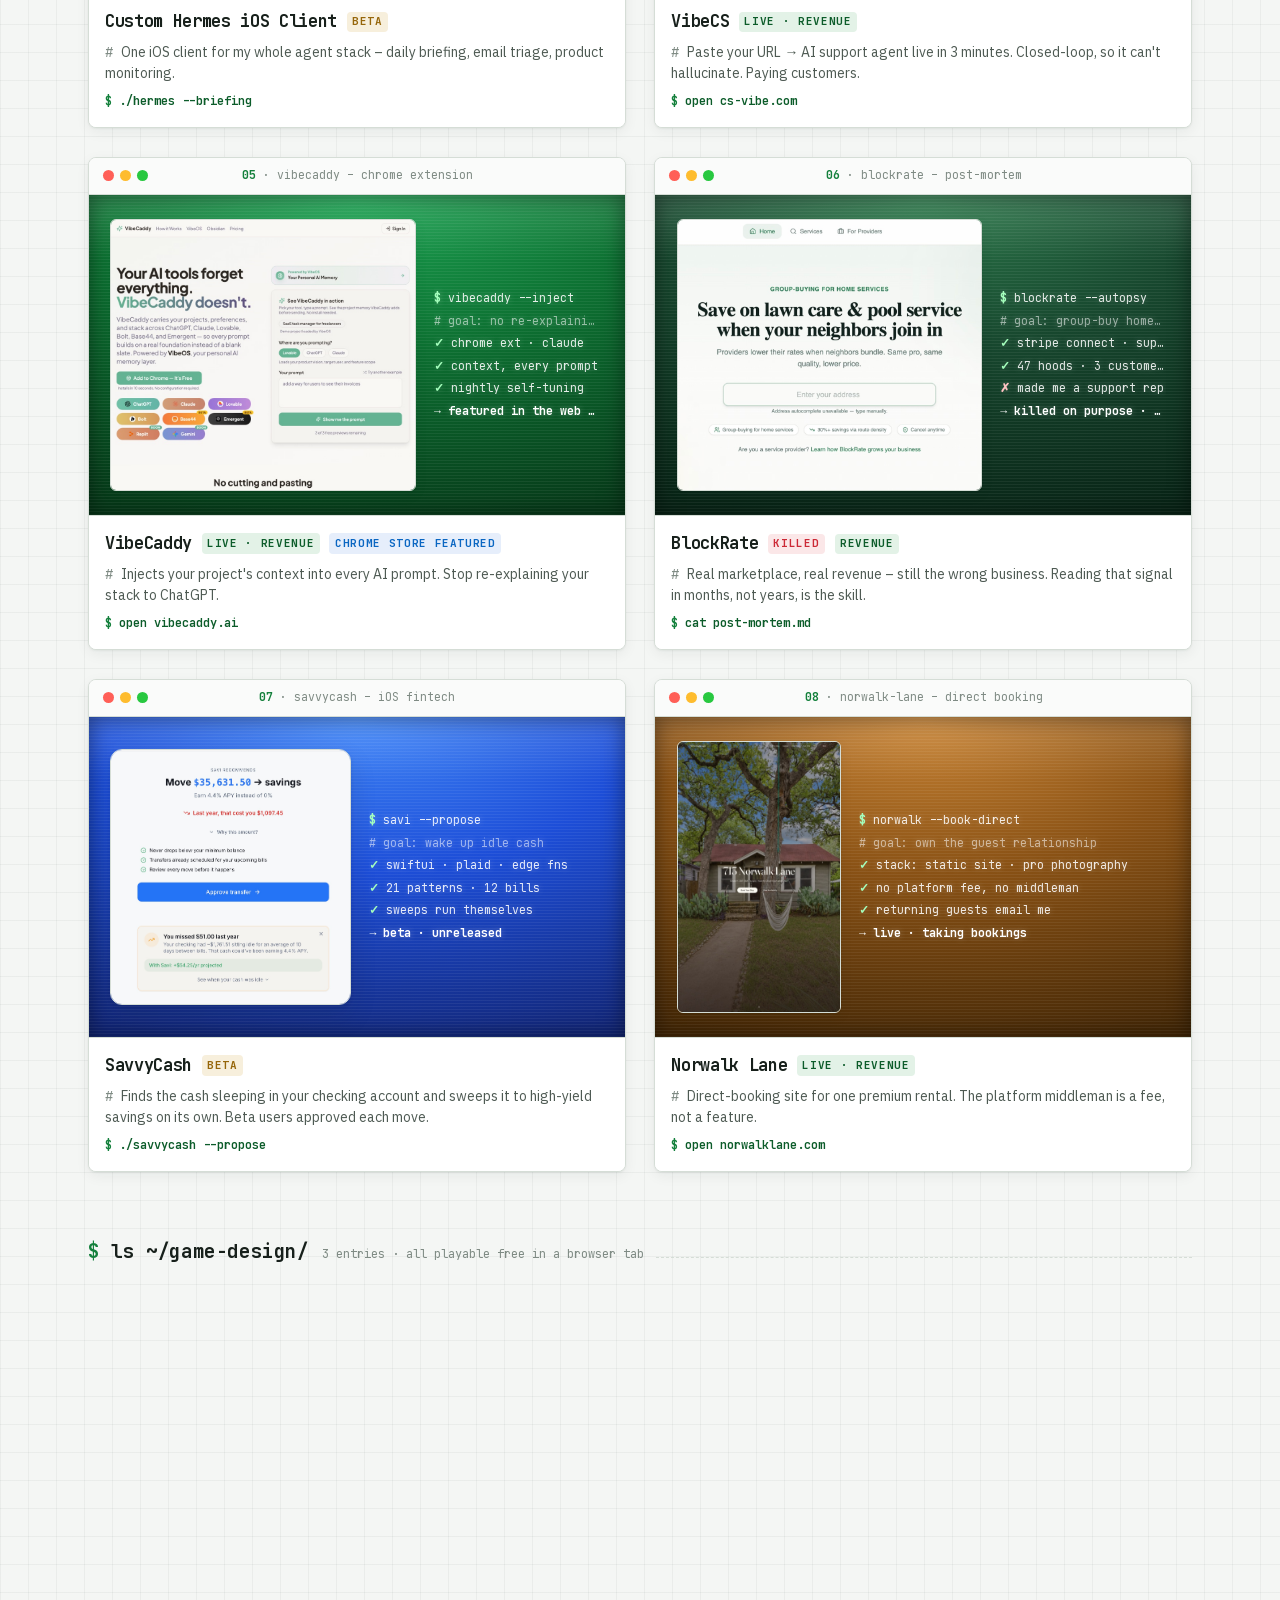
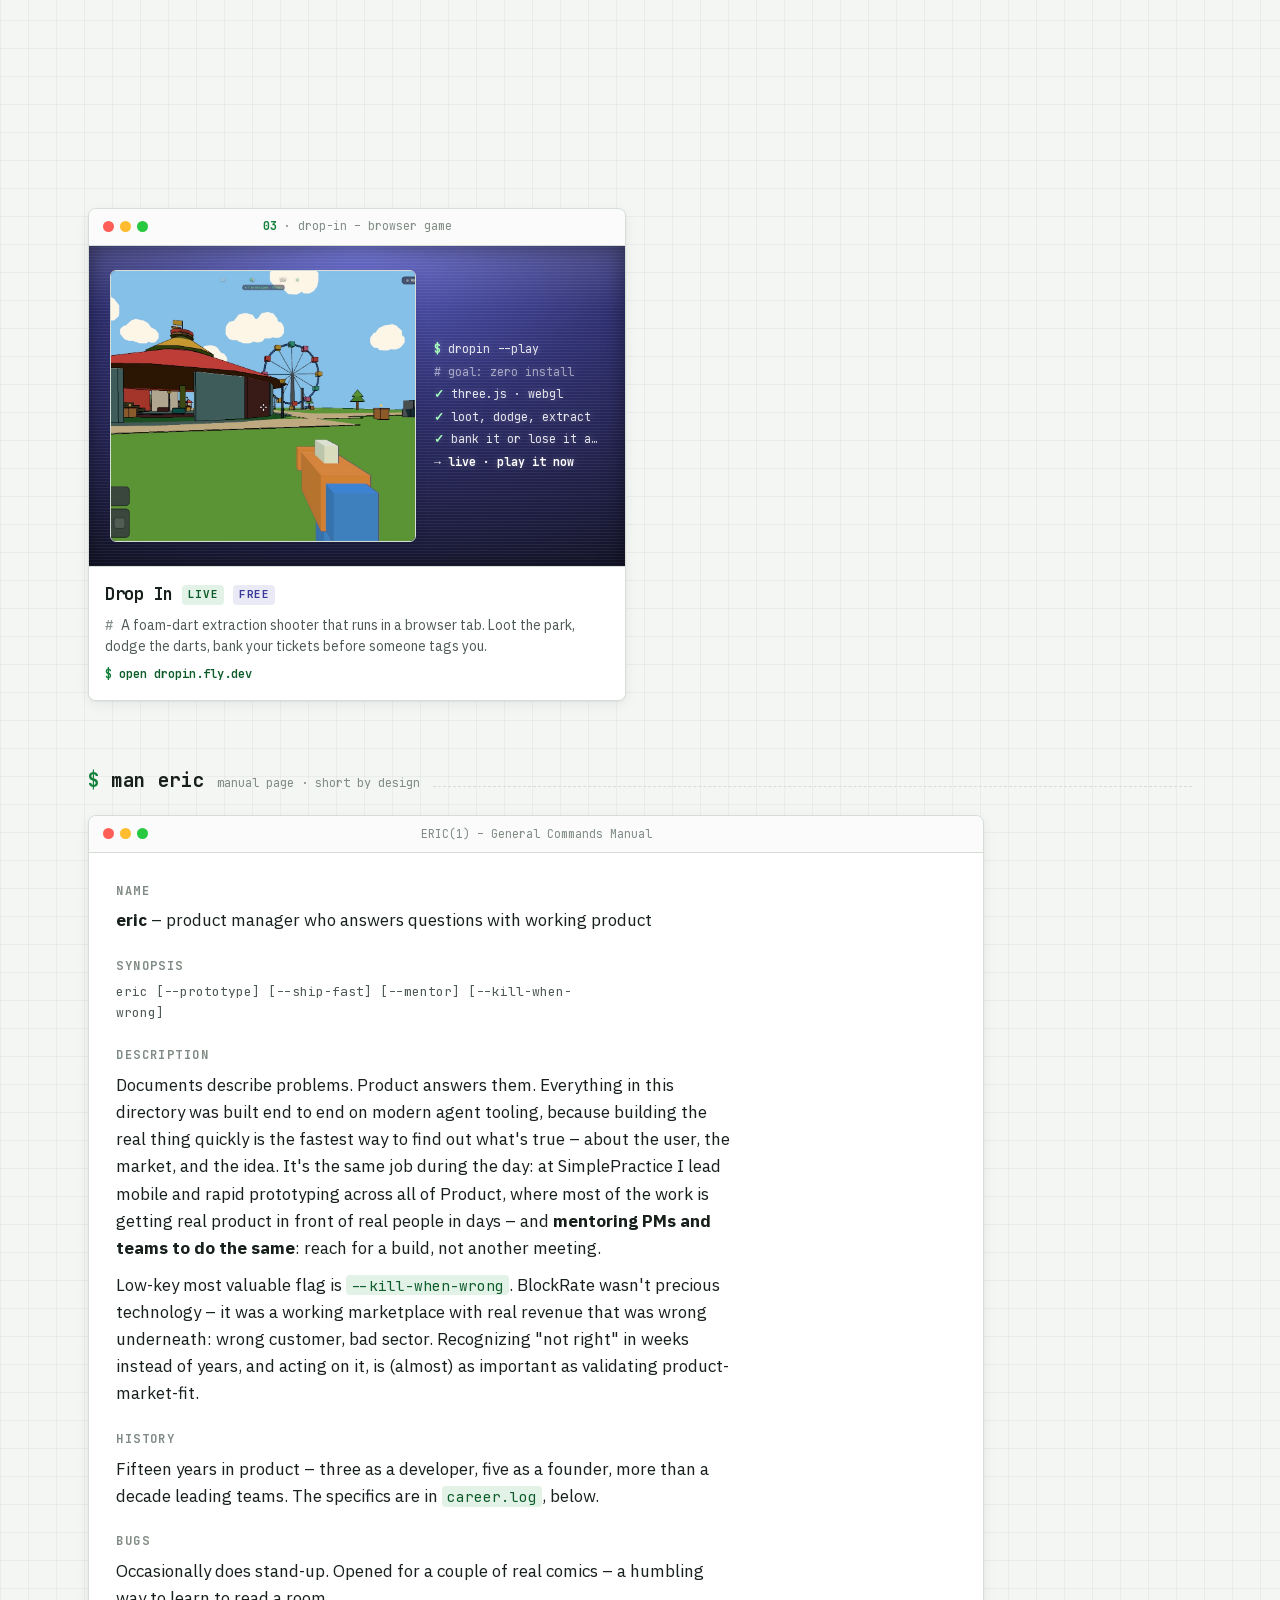
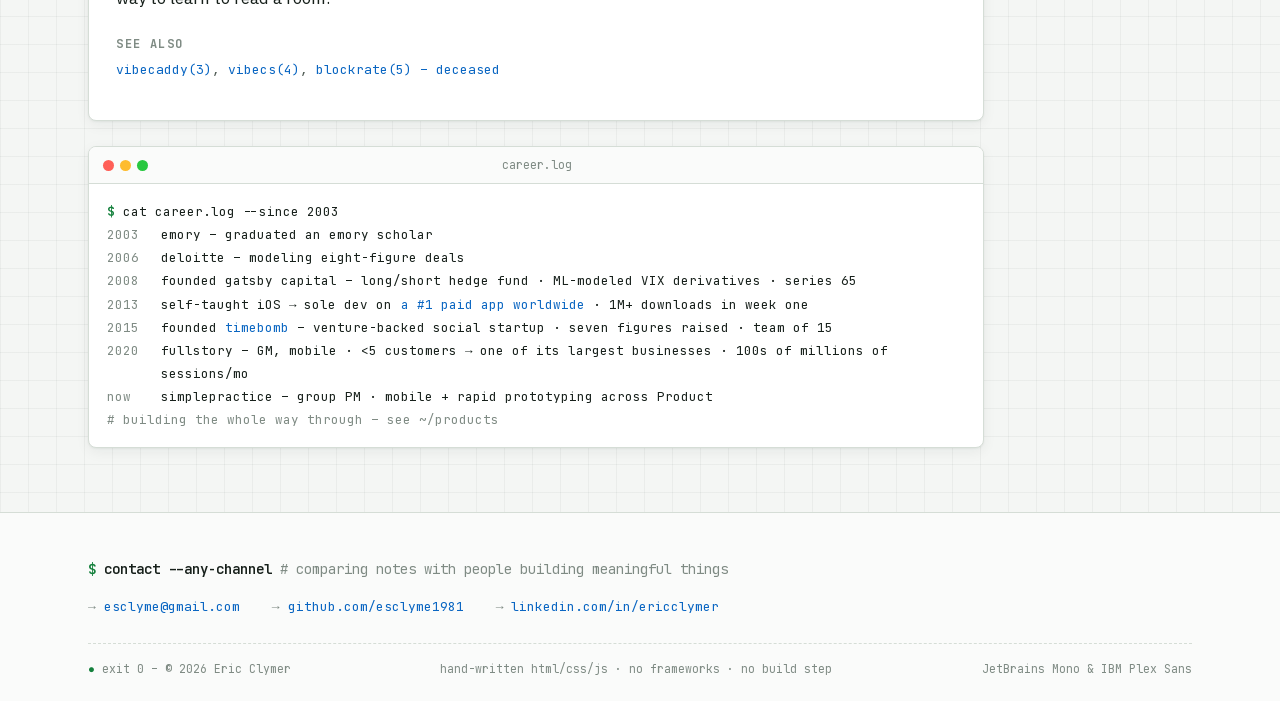
==== commit 1f25b1b3: "Swap Rustfall and Flip It: Rustfall to ~/products 02, Flip It to ~/game-design 01 - index: cards swa" ====
--- a/index.html
+++ b/index.html
@@ -80,9 +80,157 @@
           <span class="open">open sendremy.com</span>
         </span>
       </a>
-      <!-- 02 flip-it -->
+      <!-- 02 rustfall -->
+      <a class="proj win reveal" href="projects/rustfall.html">
+        <span class="win-bar"><span class="dots"><i></i><i></i><i></i></span><span class="title"><span class="idx">02</span> · rustfall – desktop game</span><span class="spacer"></span></span>
+        <span class="collage crt-dust">
+          <img class="shot-site" src="assets/screenshots/rustfall-cover.jpg" alt="Rustfall – Ray and the robot pack at dusk" loading="lazy">
+          <span class="pane">
+            <span class="ln prompt">rustfall --preview</span>
+            <span class="ln cmt"># goal: no art team</span>
+            <span class="ln ok">godot · blender py</span>
+            <span class="ln ok">20 robots, all code</span>
+            <span class="ln ok">600+ headless checks</span>
+            <span class="ln hl">→ free on itch.io</span>
+          </span>
+        </span>
+        <span class="proj-meta">
+          <span class="name-row"><h3>Rustfall</h3><span class="tag tag-live">LIVE</span><span class="tag tag-free">FREE PREVIEW</span></span>
+          <p class="hook">Outfight robot packs, strip a dead basin for parts, and build a home out of its junk. An open-world shooter where every model, texture and robot is generated in code.</p>
+          <span class="open">open esclyme.itch.io/rustfall</span>
+        </span>
+      </a>
+      <!-- 03 hermes -->
+      <a class="proj win reveal" href="projects/hermes.html">
+        <span class="win-bar"><span class="dots"><i></i><i></i><i></i></span><span class="title"><span class="idx">03</span> · hermes – custom iOS client</span><span class="spacer"></span></span>
+        <span class="collage phone-primary">
+          <img class="shot-phone" src="assets/screenshots/hermes-briefing.jpg" alt="Hermes – daily briefing" loading="lazy">
+          <span class="pane">
+            <span class="ln prompt">hermes --morning</span>
+            <span class="ln cmt"># goal: run 7 products from a pocket</span>
+            <span class="ln ok">stack: swift 6 · gmail api · agents</span>
+            <span class="ln ok">8am briefing · triage · monitoring</span>
+            <span class="ln ok">agents draft, I approve</span>
+            <span class="ln hl">→ private beta · my daily driver</span>
+          </span>
+        </span>
+        <span class="proj-meta">
+          <span class="name-row"><h3>Custom Hermes iOS Client</h3><span class="tag tag-beta">BETA</span></span>
+          <p class="hook">One iOS client for my whole agent stack – daily briefing, email triage, product monitoring.</p>
+          <span class="open">./hermes --briefing</span>
+        </span>
+      </a>
+      <!-- 04 vibecs -->
+      <a class="proj win reveal" href="projects/vibecs.html">
+        <span class="win-bar"><span class="dots"><i></i><i></i><i></i></span><span class="title"><span class="idx">04</span> · vibecs – web saas</span><span class="spacer"></span></span>
+        <span class="collage crt-orange">
+          <img class="shot-site" src="assets/screenshots/vibecs-desktop.png" alt="VibeCS landing page – above the fold" loading="lazy">
+          <span class="pane">
+            <span class="ln prompt">vibecs --deploy</span>
+            <span class="ln cmt"># goal: zero setup</span>
+            <span class="ln ok">crawler · claude</span>
+            <span class="ln ok">url → live in 3 min</span>
+            <span class="ln ok">can't hallucinate</span>
+            <span class="ln hl">→ live · has revenue</span>
+          </span>
+        </span>
+        <span class="proj-meta">
+          <span class="name-row"><h3>VibeCS</h3><span class="tag tag-live">LIVE · REVENUE</span></span>
+          <p class="hook">Paste your URL → AI support agent live in 3 minutes. Closed-loop, so it can't hallucinate. Paying customers.</p>
+          <span class="open">open cs-vibe.com</span>
+        </span>
+      </a>
+      <!-- 05 vibecaddy -->
+      <a class="proj win reveal" href="projects/vibecaddy.html">
+        <span class="win-bar"><span class="dots"><i></i><i></i><i></i></span><span class="title"><span class="idx">05</span> · vibecaddy – chrome extension</span><span class="spacer"></span></span>
+        <span class="collage crt-green">
+          <img class="shot-site" src="assets/screenshots/vibecaddy-desktop.jpg" alt="VibeCaddy landing page – above the fold" loading="lazy">
+          <span class="pane">
+            <span class="ln prompt">vibecaddy --inject</span>
+            <span class="ln cmt"># goal: no re-explaining</span>
+            <span class="ln ok">chrome ext · claude</span>
+            <span class="ln ok">context, every prompt</span>
+            <span class="ln ok">nightly self-tuning</span>
+            <span class="ln hl">→ featured in the web store</span>
+          </span>
+        </span>
+        <span class="proj-meta">
+          <span class="name-row"><h3>VibeCaddy</h3><span class="tag tag-live">LIVE · REVENUE</span><span class="tag tag-featured">CHROME STORE FEATURED</span></span>
+          <p class="hook">Injects your project's context into every AI prompt. Stop re-explaining your stack to ChatGPT.</p>
+          <span class="open">open vibecaddy.ai</span>
+        </span>
+      </a>
+      <!-- 06 blockrate -->
+      <a class="proj win reveal" href="projects/blockrate.html">
+        <span class="win-bar"><span class="dots"><i></i><i></i><i></i></span><span class="title"><span class="idx">06</span> · blockrate – post-mortem</span><span class="spacer"></span></span>
+        <span class="collage crt-pine">
+          <img class="shot-site" src="assets/screenshots/blockrate-web.jpg" alt="BlockRate landing page – group-buying for home services" loading="lazy">
+          <span class="pane">
+            <span class="ln prompt">blockrate --autopsy</span>
+            <span class="ln cmt"># goal: group-buy home services</span>
+            <span class="ln ok">stripe connect · supabase</span>
+            <span class="ln ok">47 hoods · 3 customers</span>
+            <span class="ln err">made me a support rep</span>
+            <span class="ln hl">→ killed on purpose · 137</span>
+          </span>
+        </span>
+        <span class="proj-meta">
+          <span class="name-row"><h3>BlockRate</h3><span class="tag tag-killed">KILLED</span><span class="tag tag-live">REVENUE</span></span>
+          <p class="hook">Real marketplace, real revenue – still the wrong business. Reading that signal in months, not years, is the skill.</p>
+          <span class="open">cat post-mortem.md</span>
+        </span>
+      </a>
+      <!-- 07 savvycash -->
+      <a class="proj win reveal" href="projects/savvycash.html">
+        <span class="win-bar"><span class="dots"><i></i><i></i><i></i></span><span class="title"><span class="idx">07</span> · savvycash – iOS fintech</span><span class="spacer"></span></span>
+        <span class="collage phone-primary crt-azure">
+          <img class="shot-phone" src="assets/screenshots/savvycash-web.jpg" alt="SavvyCash – Savi recommends a sweep to savings" loading="lazy">
+          <span class="pane">
+            <span class="ln prompt">savi --propose</span>
+            <span class="ln cmt"># goal: wake up idle cash</span>
+            <span class="ln ok">swiftui · plaid · edge fns</span>
+            <span class="ln ok">21 patterns · 12 bills</span>
+            <span class="ln ok">sweeps run themselves</span>
+            <span class="ln hl">→ beta · unreleased</span>
+          </span>
+        </span>
+        <span class="proj-meta">
+          <span class="name-row"><h3>SavvyCash</h3><span class="tag tag-beta">BETA</span></span>
+          <p class="hook">Finds the cash sleeping in your checking account and sweeps it to high-yield savings on its own. Beta users approved each move.</p>
+          <span class="open">./savvycash --propose</span>
+        </span>
+      </a>
+      <!-- 08 norwalk -->
+      <a class="proj win reveal" href="projects/norwalk-rental.html">
+        <span class="win-bar"><span class="dots"><i></i><i></i><i></i></span><span class="title"><span class="idx">08</span> · norwalk-lane – direct booking</span><span class="spacer"></span></span>
+        <span class="collage crt-amber">
+          <img class="shot-site" src="assets/screenshots/norwalklane-tall.jpg" alt="Norwalk Lane booking site – full site" loading="lazy">
+          <span class="pane">
+            <span class="ln prompt">norwalk --book-direct</span>
+            <span class="ln cmt"># goal: own the guest relationship</span>
+            <span class="ln ok">stack: static site · pro photography</span>
+            <span class="ln ok">no platform fee, no middleman</span>
+            <span class="ln ok">returning guests email me</span>
+            <span class="ln hl">→ live · taking bookings</span>
+          </span>
+        </span>
+        <span class="proj-meta">
+          <span class="name-row"><h3>Norwalk Lane</h3><span class="tag tag-live">LIVE · REVENUE</span></span>
+          <p class="hook">Direct-booking site for one premium rental. The platform middleman is a fee, not a feature.</p>
+          <span class="open">open norwalklane.com</span>
+        </span>
+      </a>
+    </div>
+
+    <div class="sec-head" id="games">
+      <h2>ls ~/game-design/</h2>
+      <span class="note">3 entries · all playable free in a browser tab</span>
+    </div>
+
+    <div class="proj-grid">
+      <!-- 01 flip-it -->
       <a class="proj win reveal" href="projects/flipit.html">
-        <span class="win-bar"><span class="dots"><i></i><i></i><i></i></span><span class="title"><span class="idx">02</span> · flip-it – iOS</span><span class="spacer"></span></span>
+        <span class="win-bar"><span class="dots"><i></i><i></i><i></i></span><span class="title"><span class="idx">01</span> · flip-it – iOS</span><span class="spacer"></span></span>
         <span class="collage crt-sky">
           <img class="shot-site" src="assets/screenshots/flipit-appstore.jpg" alt="Flip It on the App Store – buy junk, furnish, sell, move up" loading="lazy">
           <span class="pane">
@@ -98,154 +246,6 @@
           <span class="name-row"><h3>Flip It</h3><span class="tag tag-live">LIVE</span><span class="tag tag-featured">APP STORE · $3.99</span></span>
           <p class="hook">Buy junk. Furnish. Sell. Move up. Free on the web first – 572 players and 4,018 houses sold in two weeks – now a $3.99 native game for iPhone or iPad.</p>
           <span class="open">open apps.apple.com/app/flip-it</span>
-        </span>
-      </a>
-      <!-- 03 hermes -->
-      <a class="proj win reveal" href="projects/hermes.html">
-        <span class="win-bar"><span class="dots"><i></i><i></i><i></i></span><span class="title"><span class="idx">03</span> · hermes – custom iOS client</span><span class="spacer"></span></span>
-        <span class="collage phone-primary">
-          <img class="shot-phone" src="assets/screenshots/hermes-briefing.jpg" alt="Hermes – daily briefing" loading="lazy">
-          <span class="pane">
-            <span class="ln prompt">hermes --morning</span>
-            <span class="ln cmt"># goal: run 7 products from a pocket</span>
-            <span class="ln ok">stack: swift 6 · gmail api · agents</span>
-            <span class="ln ok">8am briefing · triage · monitoring</span>
-            <span class="ln ok">agents draft, I approve</span>
-            <span class="ln hl">→ private beta · my daily driver</span>
-          </span>
-        </span>
-        <span class="proj-meta">
-          <span class="name-row"><h3>Custom Hermes iOS Client</h3><span class="tag tag-beta">BETA</span></span>
-          <p class="hook">One iOS client for my whole agent stack – daily briefing, email triage, product monitoring.</p>
-          <span class="open">./hermes --briefing</span>
-        </span>
-      </a>
-      <!-- 04 vibecs -->
-      <a class="proj win reveal" href="projects/vibecs.html">
-        <span class="win-bar"><span class="dots"><i></i><i></i><i></i></span><span class="title"><span class="idx">04</span> · vibecs – web saas</span><span class="spacer"></span></span>
-        <span class="collage crt-orange">
-          <img class="shot-site" src="assets/screenshots/vibecs-desktop.png" alt="VibeCS landing page – above the fold" loading="lazy">
-          <span class="pane">
-            <span class="ln prompt">vibecs --deploy</span>
-            <span class="ln cmt"># goal: zero setup</span>
-            <span class="ln ok">crawler · claude</span>
-            <span class="ln ok">url → live in 3 min</span>
-            <span class="ln ok">can't hallucinate</span>
-            <span class="ln hl">→ live · has revenue</span>
-          </span>
-        </span>
-        <span class="proj-meta">
-          <span class="name-row"><h3>VibeCS</h3><span class="tag tag-live">LIVE · REVENUE</span></span>
-          <p class="hook">Paste your URL → AI support agent live in 3 minutes. Closed-loop, so it can't hallucinate. Paying customers.</p>
-          <span class="open">open cs-vibe.com</span>
-        </span>
-      </a>
-      <!-- 05 vibecaddy -->
-      <a class="proj win reveal" href="projects/vibecaddy.html">
-        <span class="win-bar"><span class="dots"><i></i><i></i><i></i></span><span class="title"><span class="idx">05</span> · vibecaddy – chrome extension</span><span class="spacer"></span></span>
-        <span class="collage crt-green">
-          <img class="shot-site" src="assets/screenshots/vibecaddy-desktop.jpg" alt="VibeCaddy landing page – above the fold" loading="lazy">
-          <span class="pane">
-            <span class="ln prompt">vibecaddy --inject</span>
-            <span class="ln cmt"># goal: no re-explaining</span>
-            <span class="ln ok">chrome ext · claude</span>
-            <span class="ln ok">context, every prompt</span>
-            <span class="ln ok">nightly self-tuning</span>
-            <span class="ln hl">→ featured in the web store</span>
-          </span>
-        </span>
-        <span class="proj-meta">
-          <span class="name-row"><h3>VibeCaddy</h3><span class="tag tag-live">LIVE · REVENUE</span><span class="tag tag-featured">CHROME STORE FEATURED</span></span>
-          <p class="hook">Injects your project's context into every AI prompt. Stop re-explaining your stack to ChatGPT.</p>
-          <span class="open">open vibecaddy.ai</span>
-        </span>
-      </a>
-      <!-- 06 blockrate -->
-      <a class="proj win reveal" href="projects/blockrate.html">
-        <span class="win-bar"><span class="dots"><i></i><i></i><i></i></span><span class="title"><span class="idx">06</span> · blockrate – post-mortem</span><span class="spacer"></span></span>
-        <span class="collage crt-pine">
-          <img class="shot-site" src="assets/screenshots/blockrate-web.jpg" alt="BlockRate landing page – group-buying for home services" loading="lazy">
-          <span class="pane">
-            <span class="ln prompt">blockrate --autopsy</span>
-            <span class="ln cmt"># goal: group-buy home services</span>
-            <span class="ln ok">stripe connect · supabase</span>
-            <span class="ln ok">47 hoods · 3 customers</span>
-            <span class="ln err">made me a support rep</span>
-            <span class="ln hl">→ killed on purpose · 137</span>
-          </span>
-        </span>
-        <span class="proj-meta">
-          <span class="name-row"><h3>BlockRate</h3><span class="tag tag-killed">KILLED</span><span class="tag tag-live">REVENUE</span></span>
-          <p class="hook">Real marketplace, real revenue – still the wrong business. Reading that signal in months, not years, is the skill.</p>
-          <span class="open">cat post-mortem.md</span>
-        </span>
-      </a>
-      <!-- 07 savvycash -->
-      <a class="proj win reveal" href="projects/savvycash.html">
-        <span class="win-bar"><span class="dots"><i></i><i></i><i></i></span><span class="title"><span class="idx">07</span> · savvycash – iOS fintech</span><span class="spacer"></span></span>
-        <span class="collage phone-primary crt-azure">
-          <img class="shot-phone" src="assets/screenshots/savvycash-web.jpg" alt="SavvyCash – Savi recommends a sweep to savings" loading="lazy">
-          <span class="pane">
-            <span class="ln prompt">savi --propose</span>
-            <span class="ln cmt"># goal: wake up idle cash</span>
-            <span class="ln ok">swiftui · plaid · edge fns</span>
-            <span class="ln ok">21 patterns · 12 bills</span>
-            <span class="ln ok">sweeps run themselves</span>
-            <span class="ln hl">→ beta · unreleased</span>
-          </span>
-        </span>
-        <span class="proj-meta">
-          <span class="name-row"><h3>SavvyCash</h3><span class="tag tag-beta">BETA</span></span>
-          <p class="hook">Finds the cash sleeping in your checking account and sweeps it to high-yield savings on its own. Beta users approved each move.</p>
-          <span class="open">./savvycash --propose</span>
-        </span>
-      </a>
-      <!-- 08 norwalk -->
-      <a class="proj win reveal" href="projects/norwalk-rental.html">
-        <span class="win-bar"><span class="dots"><i></i><i></i><i></i></span><span class="title"><span class="idx">08</span> · norwalk-lane – direct booking</span><span class="spacer"></span></span>
-        <span class="collage crt-amber">
-          <img class="shot-site" src="assets/screenshots/norwalklane-tall.jpg" alt="Norwalk Lane booking site – full site" loading="lazy">
-          <span class="pane">
-            <span class="ln prompt">norwalk --book-direct</span>
-            <span class="ln cmt"># goal: own the guest relationship</span>
-            <span class="ln ok">stack: static site · pro photography</span>
-            <span class="ln ok">no platform fee, no middleman</span>
-            <span class="ln ok">returning guests email me</span>
-            <span class="ln hl">→ live · taking bookings</span>
-          </span>
-        </span>
-        <span class="proj-meta">
-          <span class="name-row"><h3>Norwalk Lane</h3><span class="tag tag-live">LIVE · REVENUE</span></span>
-          <p class="hook">Direct-booking site for one premium rental. The platform middleman is a fee, not a feature.</p>
-          <span class="open">open norwalklane.com</span>
-        </span>
-      </a>
-    </div>
-
-    <div class="sec-head" id="games">
-      <h2>ls ~/game-design/</h2>
-      <span class="note">3 entries · all free · two in a browser tab, one on your desktop</span>
-    </div>
-
-    <div class="proj-grid">
-      <!-- 01 rustfall -->
-      <a class="proj win reveal" href="projects/rustfall.html">
-        <span class="win-bar"><span class="dots"><i></i><i></i><i></i></span><span class="title"><span class="idx">01</span> · rustfall – desktop game</span><span class="spacer"></span></span>
-        <span class="collage crt-dust">
-          <img class="shot-site" src="assets/screenshots/rustfall-cover.jpg" alt="Rustfall – Ray and the robot pack at dusk" loading="lazy">
-          <span class="pane">
-            <span class="ln prompt">rustfall --preview</span>
-            <span class="ln cmt"># goal: no art team</span>
-            <span class="ln ok">godot · blender py</span>
-            <span class="ln ok">20 robots, all code</span>
-            <span class="ln ok">600+ headless checks</span>
-            <span class="ln hl">→ free on itch.io</span>
-          </span>
-        </span>
-        <span class="proj-meta">
-          <span class="name-row"><h3>Rustfall</h3><span class="tag tag-live">LIVE</span><span class="tag tag-free">FREE PREVIEW</span></span>
-          <p class="hook">Outfight robot packs, strip a dead basin for parts, and build a home out of its junk. An open-world shooter where every model, texture and robot is generated in code.</p>
-          <span class="open">open esclyme.itch.io/rustfall</span>
         </span>
       </a>
       <!-- 02 stackers -->
